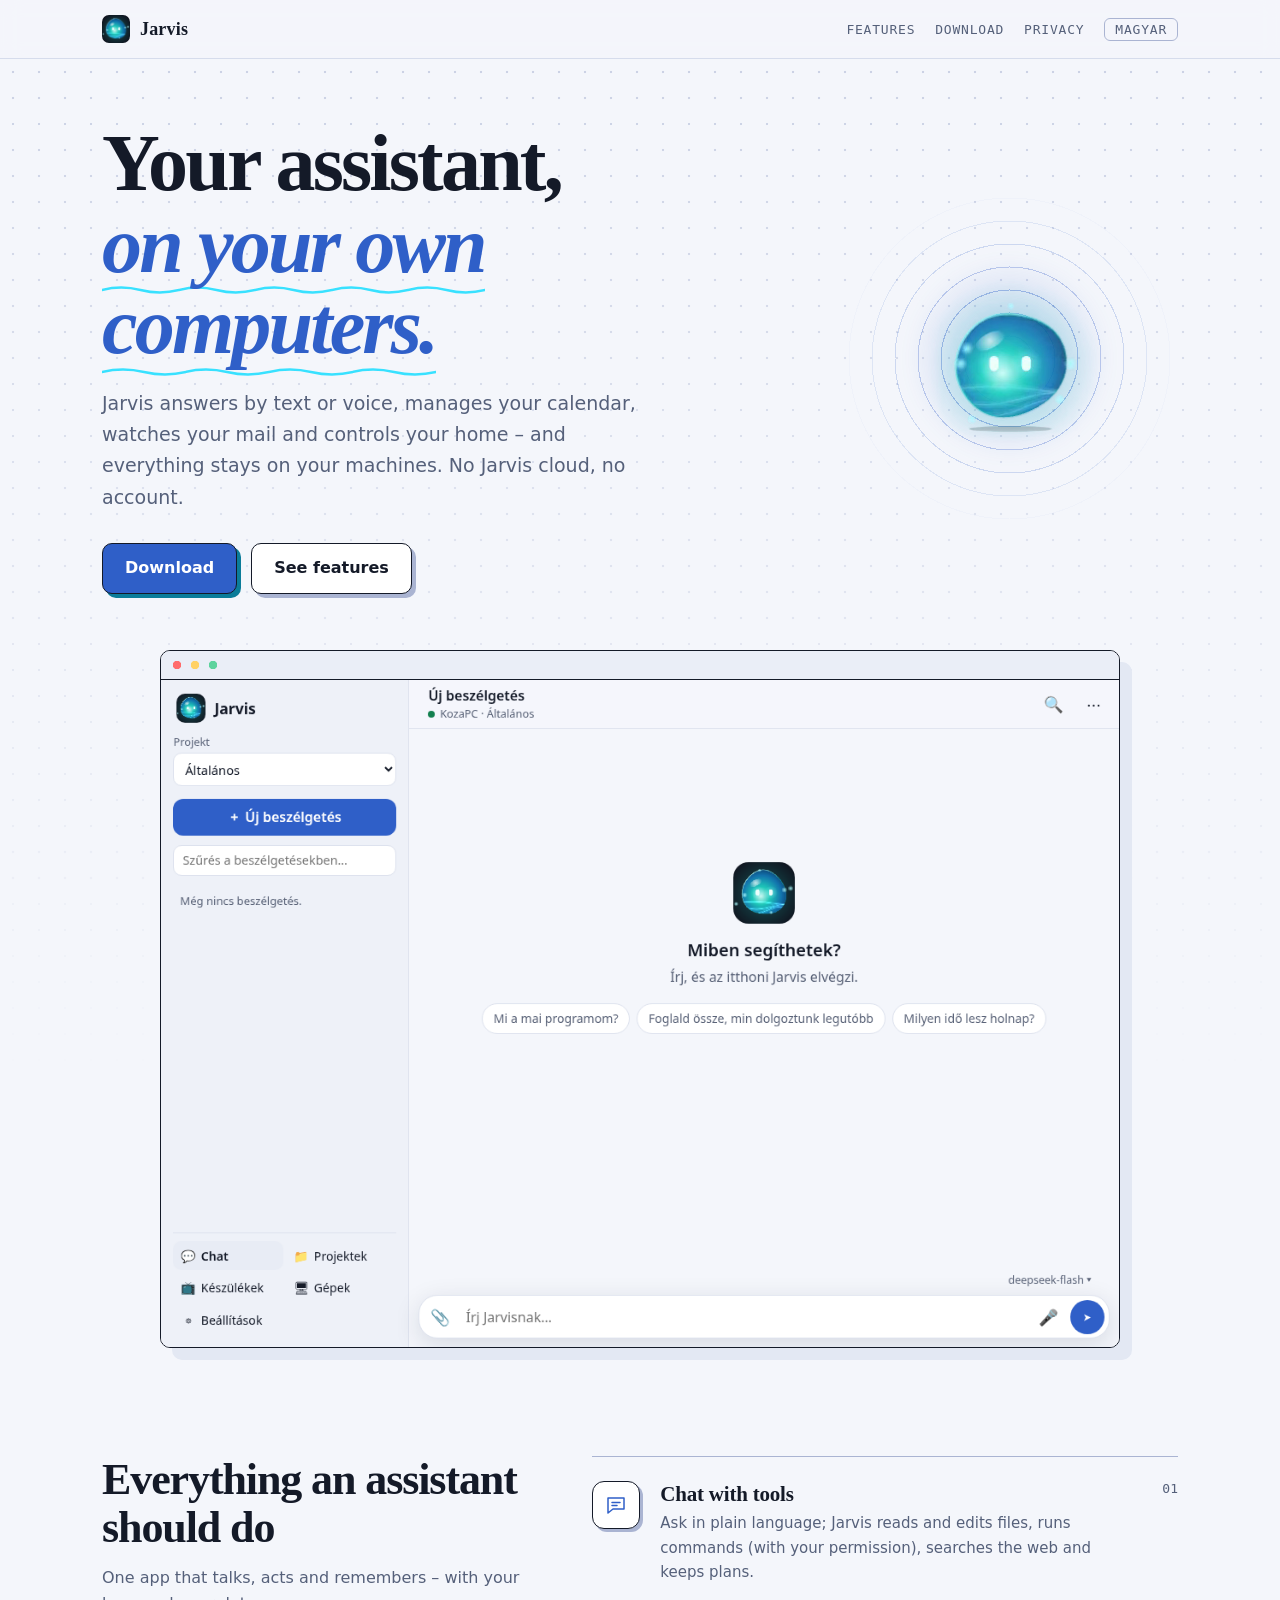
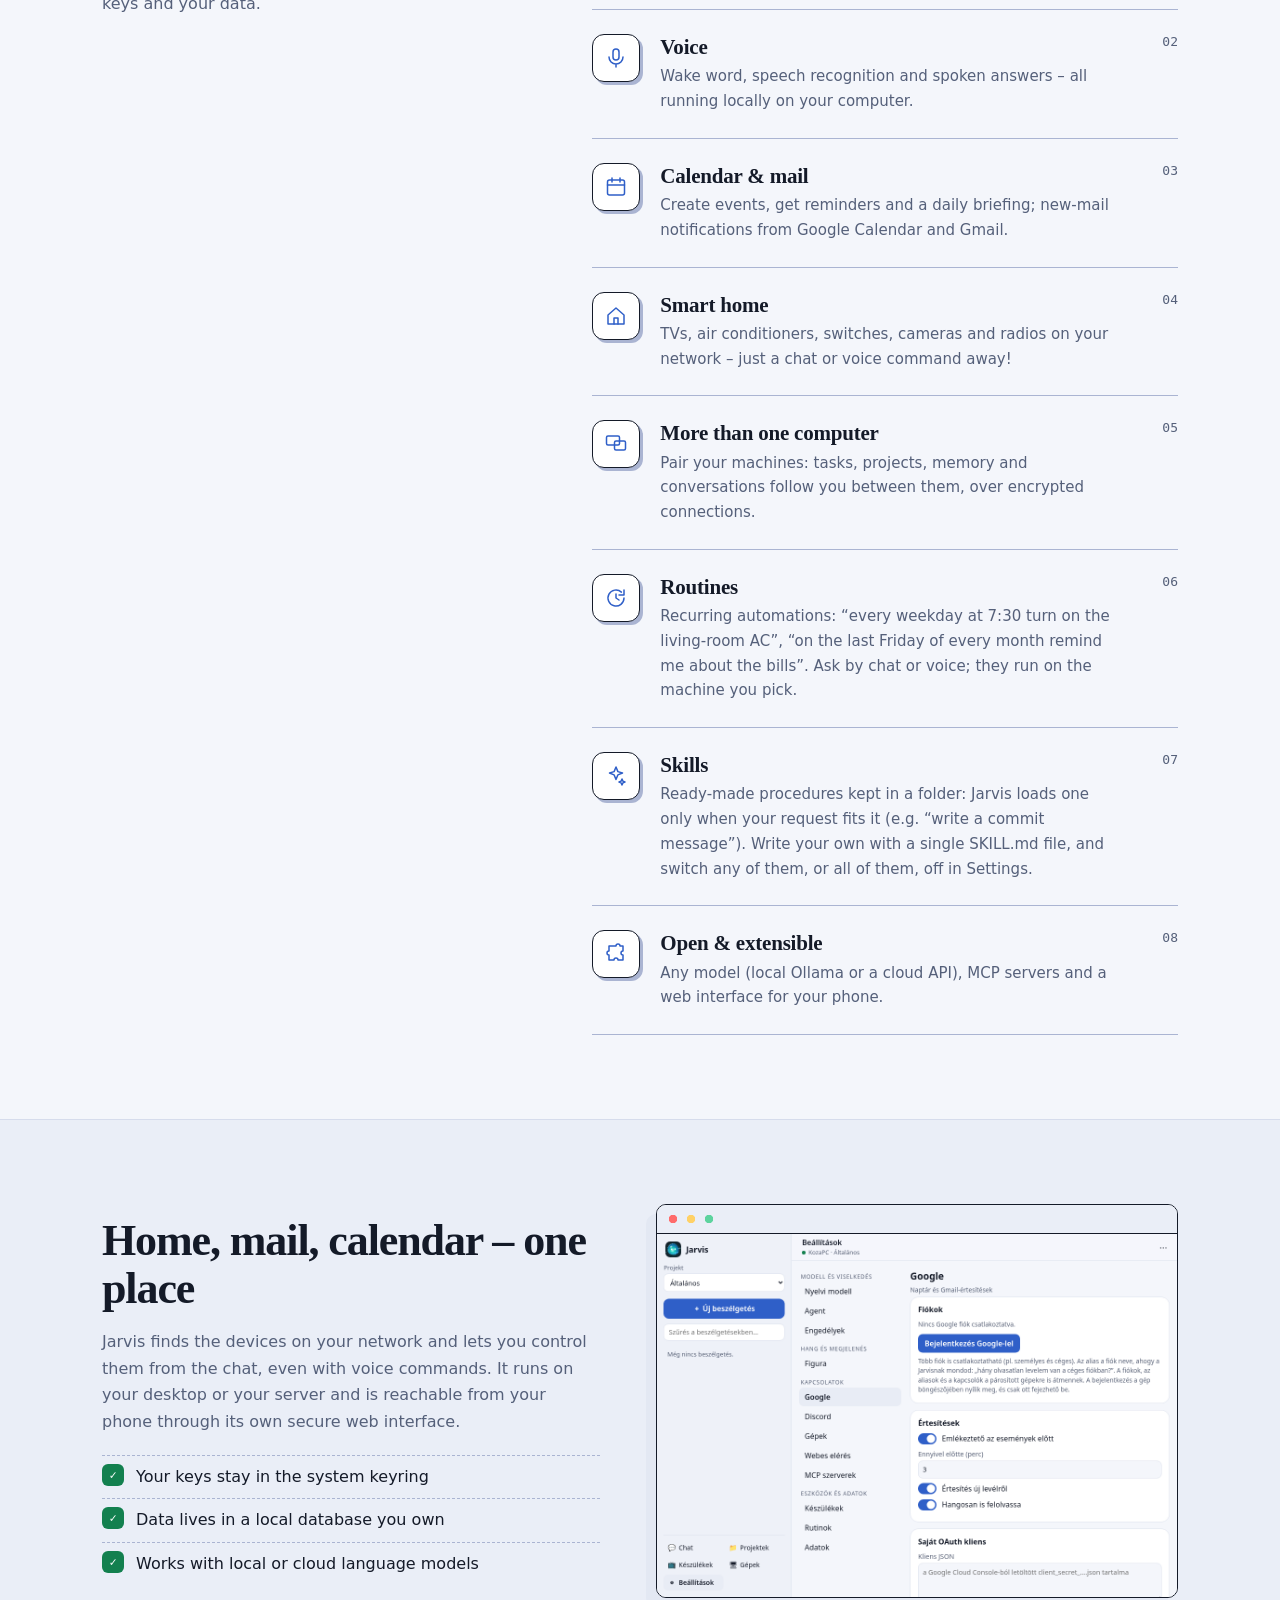
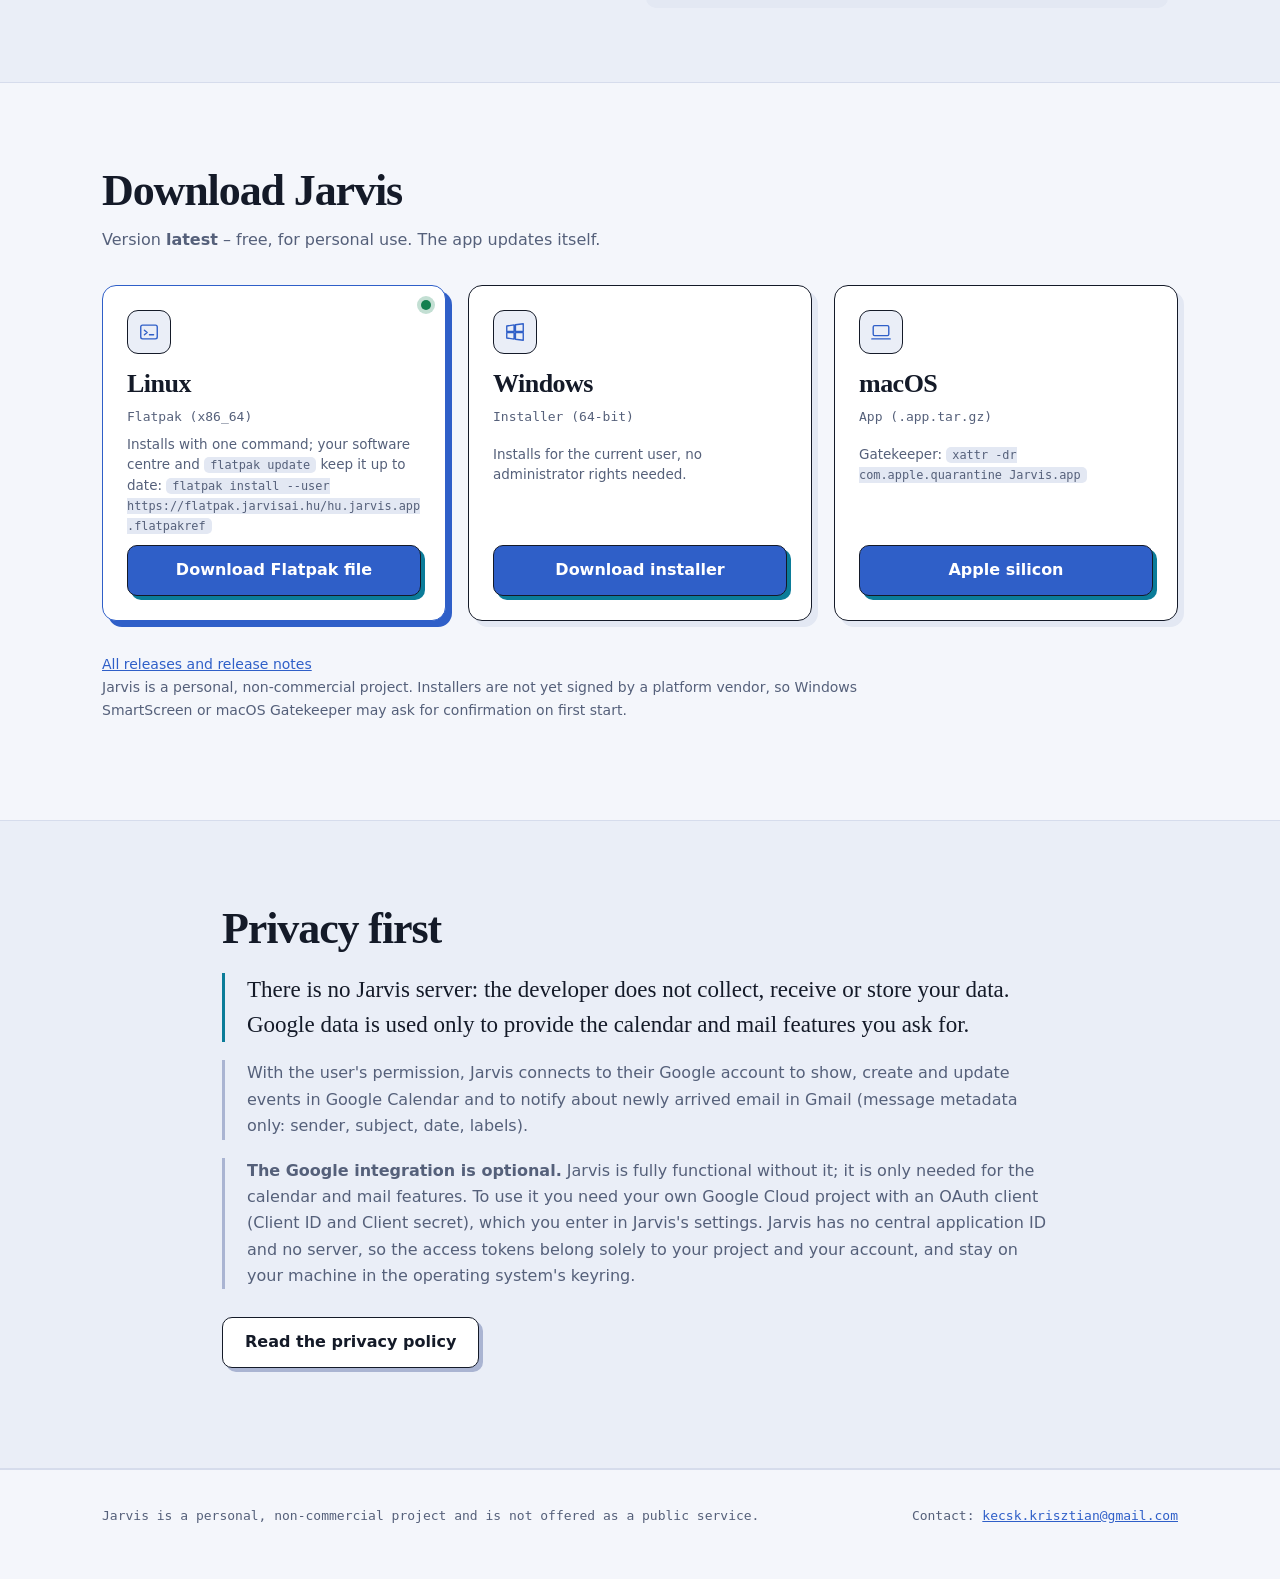
==== en/index.html @ 1eec2621 "Hős cím: a hullámos aláhúzás soronként a szöveg alá kerül (az angol sortörésnél nem fut a teljes szé" ====
<!doctype html>
<html lang="en"><head><meta charset="utf-8"><meta name="viewport" content="width=device-width,initial-scale=1">
<title>Jarvis – your private desktop assistant</title>
<meta name="description" content="Jarvis is a private, self-hosted desktop assistant for Linux, macOS and Windows: chat, voice, calendar, mail and your smart home – running on your own computers.">
<meta property="og:title" content="Jarvis – your private desktop assistant"><meta property="og:description" content="Jarvis is a private, self-hosted desktop assistant for Linux, macOS and Windows: chat, voice, calendar, mail and your smart home – running on your own computers."><meta property="og:image" content="https://jarvisai.hu/img/mascot.png">
<link rel="alternate" hreflang="hu" href="../"><link rel="alternate" hreflang="en" href="./"><script src="../lang.js"></script><link rel="stylesheet" href="../style.css?v=wave2"><link rel="icon" href="../logo.png"></head>
<body>
<header class="top"><div class="wrap">
  <a class="brand" href="index.html"><img src="../logo.png" alt="">Jarvis</a>
  <nav><a class="hide-s" href="#features">Features</a><a href="#download">Download</a><a class="hide-s" href="privacy.html">Privacy</a><a class="lang" data-lang="hu" href="../">Magyar</a></nav>
</div></header>

<div class="hero"><div class="wrap">
  <div class="orb"><img class="mascot" src="../img/mascot-idle.png" data-anim="../img/mascot-idle" alt="" width="198" height="190"></div>
  <div class="hero-copy">
  <h1>Your assistant,<br><span>on your own computers.</span></h1>
  <p class="lead">Jarvis answers by text or voice, manages your calendar, watches your mail and controls your home – and everything stays on your machines. No Jarvis cloud, no account.</p>
  <div class="cta"><a class="btn primary" href="#download">Download</a><a class="btn" href="#features">See features</a></div>
  </div>
  <div class="shot"><img class="dark-only" src="../img/chat-dark.png" alt="Jarvis chat window" width="1120" height="780"><img class="light-only" src="../img/chat-light.png" alt="Jarvis chat window" width="1120" height="780"></div>
</div></div>

<section id="features" class="feat"><div class="wrap">
  <h2>Everything an assistant should do</h2><p class="sub">One app that talks, acts and remembers – with your keys and your data.</p>
  <div class="grid">
<div class="card"><div class="ico"><svg class="gl" viewBox="0 0 24 24" aria-hidden="true"><path d="M4 5h16v11H9l-5 4z"/><path d="M8 9.5h8M8 12.5h5"/></svg></div><h3>Chat with tools</h3><p>Ask in plain language; Jarvis reads and edits files, runs commands (with your permission), searches the web and keeps plans.</p></div>
<div class="card"><div class="ico"><svg class="gl" viewBox="0 0 24 24" aria-hidden="true"><rect x="9" y="3" width="6" height="11" rx="3"/><path d="M5 11a7 7 0 0 0 14 0M12 18v3"/></svg></div><h3>Voice</h3><p>Wake word, speech recognition and spoken answers – all running locally on your computer.</p></div>
<div class="card"><div class="ico"><svg class="gl" viewBox="0 0 24 24" aria-hidden="true"><rect x="3.5" y="5" width="17" height="15" rx="2"/><path d="M3.5 10h17M8 3v4M16 3v4"/></svg></div><h3>Calendar & mail</h3><p>Create events, get reminders and a daily briefing; new-mail notifications from Google Calendar and Gmail.</p></div>
<div class="card"><div class="ico"><svg class="gl" viewBox="0 0 24 24" aria-hidden="true"><path d="M4 11l8-7 8 7v9H4z"/><path d="M10 20v-6h4v6"/></svg></div><h3>Smart home</h3><p>TVs, air conditioners, switches, cameras and radios on your network – just a chat or voice command away!</p></div>
<div class="card"><div class="ico"><svg class="gl" viewBox="0 0 24 24" aria-hidden="true"><rect x="2.5" y="4" width="13" height="9" rx="1.5"/><rect x="10.5" y="9" width="11" height="9" rx="1.5"/></svg></div><h3>More than one computer</h3><p>Pair your machines: tasks, projects, memory and conversations follow you between them, over encrypted connections.</p></div>
<div class="card"><div class="ico"><svg class="gl" viewBox="0 0 24 24" aria-hidden="true"><path d="M20 12a8 8 0 1 1-2.6-5.9"/><path d="M20 4v5h-5M12 8v4l3 2"/></svg></div><h3>Routines</h3><p>Recurring automations: “every weekday at 7:30 turn on the living-room AC”, “on the last Friday of every month remind me about the bills”. Ask by chat or voice; they run on the machine you pick.</p></div>
<div class="card"><div class="ico"><svg class="gl" viewBox="0 0 24 24" aria-hidden="true"><path d="M12 3l1.9 4.6L18.5 9l-4.6 1.9L12 15.5l-1.9-4.6L5.5 9l4.6-1.4z"/><path d="M18 15l.9 2.1L21 18l-2.1.9L18 21l-.9-2.1L15 18l2.1-.9z"/></svg></div><h3>Skills</h3><p>Ready-made procedures kept in a folder: Jarvis loads one only when your request fits it (e.g. “write a commit message”). Write your own with a single SKILL.md file, and switch any of them, or all of them, off in Settings.</p></div>
<div class="card"><div class="ico"><svg class="gl" viewBox="0 0 24 24" aria-hidden="true"><path d="M9 4h3a2 2 0 1 1 4 0h3v5a2 2 0 1 0 0 4v5h-5a2 2 0 1 0-4 0H5v-5a2 2 0 1 1 0-4V4z"/></svg></div><h3>Open & extensible</h3><p>Any model (local Ollama or a cloud API), MCP servers and a web interface for your phone.</p></div>
  </div>
</div></section>

<section class="alt"><div class="wrap split">
  <div><h2>Home, mail, calendar – one place</h2><p class="muted">Jarvis finds the devices on your network and lets you control them from the chat, even with voice commands. It runs on your desktop or your server and is reachable from your phone through its own secure web interface.</p><ul class="checks"><li>Your keys stay in the system keyring</li><li>Data lives in a local database you own</li><li>Works with local or cloud language models</li></ul></div>
  <div class="shot"><img class="dark-only" src="../img/google-dark.png" alt="Jarvis Google settings: calendar reminders and new-mail notifications" loading="lazy"><img class="light-only" src="../img/google-light.png" alt="Jarvis Google settings: calendar reminders and new-mail notifications" loading="lazy"></div>
</div></section>

<section id="download"><div class="wrap">
  <h2>Download Jarvis</h2><p class="sub">Version <b data-version>latest</b> – free, for personal use. The app updates itself.</p>
  <div class="dl">
    <div class="card" data-os="linux">
      <div class="ico"><svg class="gl" viewBox="0 0 24 24" aria-hidden="true"><rect x="3" y="4.5" width="18" height="15" rx="2"/><path d="M7 10l3 2.5L7 15M12.5 15H17"/></svg></div><h3>Linux</h3><span class="muted">Flatpak (x86_64)</span>
      <small>Installs with one command; your software centre and <code>flatpak update</code> keep it up to date: <code>flatpak install --user https://flatpak.jarvisai.hu/hu.jarvis.app.flatpakref</code></small>
      <a class="btn primary" href="https://flatpak.jarvisai.hu/hu.jarvis.app.flatpakref">Download Flatpak file</a>
    </div>
    <div class="card" data-os="windows">
      <div class="ico"><svg class="gl" viewBox="0 0 24 24" aria-hidden="true"><path d="M3 5.5l8-1.2v7.2H3zM12.5 4.1L21 3v8.5h-8.5zM3 12.5h8v7.2l-8-1.2zM12.5 12.5H21V21l-8.5-1.1z"/></svg></div><h3>Windows</h3><span class="muted">Installer (64-bit)</span>
      <small data-size></small>
      <small>Installs for the current user, no administrator rights needed.</small>
      <a class="btn primary" data-kind="windows" href="https://github.com/KriszKecskes/jarvis-app/releases/latest">Download installer</a>
    </div>
    <div class="card" data-os="mac">
      <div class="ico"><svg class="gl" viewBox="0 0 24 24" aria-hidden="true"><rect x="3.5" y="5" width="17" height="11" rx="1.5"/><path d="M2 19.5h20"/></svg></div><h3>macOS</h3><span class="muted">App (.app.tar.gz)</span>
      <small data-size></small>
      <small>Gatekeeper: <code>xattr -dr com.apple.quarantine Jarvis.app</code></small>
      <a class="btn primary" data-kind="mac-arm" href="https://github.com/KriszKecskes/jarvis-app/releases/latest">Apple silicon</a>
    </div>
  </div>
  <p class="note"><a href="https://github.com/KriszKecskes/jarvis-app/releases">All releases and release notes</a><br>Jarvis is a personal, non-commercial project. Installers are not yet signed by a platform vendor, so Windows SmartScreen or macOS Gatekeeper may ask for confirmation on first start.</p>
</div></section>

<section class="alt priv"><div class="wrap">
  <h2>Privacy first</h2><p class="muted" style="max-width:720px">There is no Jarvis server: the developer does not collect, receive or store your data. Google data is used only to provide the calendar and mail features you ask for.</p>
  <p class="muted" style="max-width:720px">With the user's permission, Jarvis connects to their Google account to show, create and update events in Google Calendar and to notify about newly arrived email in Gmail (message metadata only: sender, subject, date, labels).</p>
  <p class="muted" style="max-width:720px"><b>The Google integration is optional.</b> Jarvis is fully functional without it; it is only needed for the calendar and mail features. To use it you need your own Google Cloud project with an OAuth client (Client ID and Client secret), which you enter in Jarvis's settings. Jarvis has no central application ID and no server, so the access tokens belong solely to your project and your account, and stay on your machine in the operating system's keyring.</p>
  <p><a class="btn" href="privacy.html">Read the privacy policy</a></p>
</div></section>

<footer><div class="wrap"><span>Jarvis is a personal, non-commercial project and is not offered as a public service.</span><span>Contact: <a href="mailto:kecsk.krisztian@gmail.com">kecsk.krisztian@gmail.com</a></span></div></footer>
<script src="../app.js?v=flatpak1"></script>
</body></html>
---- style.css ----
/* A Jarvis app színei (crates/jarvis-web/static/style.css tokenjei): sötét alapból, világos a rendszer szerint.
   Betűk: rendszerbetűk (nincs külső betöltés) – a címek szerifesek, a címkék monospace-ek. */
:root {
  --bg: #0e1220; --bg-2: #121729; --panel: #171d31; --panel-2: #222a43; --line: #262f4a; --line-2: #36406a;
  --text: #e9edf7; --muted: #98a2bb; --accent: #5b8cff; --accent-2: #38e1ff; --on-accent: #0e1220;
  --ok: #5dd39e; --radius: 14px; --ink: #e9edf7;
  --serif: "Iowan Old Style", "Palatino Linotype", Palatino, "Book Antiqua", Georgia, serif;
  --mono: ui-monospace, "SF Mono", Menlo, Consolas, "DejaVu Sans Mono", monospace;
  color-scheme: dark;
}
@media (prefers-color-scheme: light) {
  :root {
    --bg: #f4f6fb; --bg-2: #eaeef7; --panel: #ffffff; --panel-2: #e3e8f3; --line: #d6dcec; --line-2: #aab4d2;
    --text: #141a28; --muted: #55607a; --accent: #2f5fc8; --accent-2: #0b7c99; --on-accent: #ffffff;
    --ok: #13804f; --ink: #141a28;
    color-scheme: light;
  }
}
* { box-sizing: border-box; }
html { scroll-behavior: smooth; }
body { margin: 0; background: var(--bg); color: var(--text); font: 16px/1.65 system-ui, -apple-system, "Segoe UI", sans-serif; overflow-x: hidden; }
a { color: var(--accent); }
img { max-width: 100%; height: auto; }
code { font: 0.88em var(--mono); background: var(--panel-2); padding: 1px 6px; border-radius: 5px; overflow-wrap: anywhere; }
.wrap { max-width: 1120px; margin: 0 auto; padding: 0 22px; }
.muted { color: var(--muted); }
.gl { width: 100%; height: 100%; fill: none; stroke: currentColor; stroke-width: 1.5; stroke-linecap: round; stroke-linejoin: round; }

/* fejléc */
.top { position: sticky; top: 0; z-index: 5; background: color-mix(in srgb, var(--bg) 90%, transparent); backdrop-filter: blur(10px); border-bottom: 1px solid var(--line); }
.top .wrap { display: flex; align-items: center; gap: 20px; height: 58px; }
.brand { display: flex; align-items: center; gap: 10px; font: 700 18px var(--serif); letter-spacing: 0.01em; color: var(--text); text-decoration: none; }
.brand img { width: 28px; height: 28px; border-radius: 7px; }
.top nav { margin-left: auto; display: flex; align-items: center; gap: 20px; font: 500 13px var(--mono); text-transform: uppercase; letter-spacing: 0.06em; }
.top nav a { color: var(--muted); text-decoration: none; }
.top nav a:hover { color: var(--text); }
.top .lang { border: 1px solid var(--line-2); border-radius: 6px; padding: 3px 10px; }
@media (max-width: 560px) { .top nav .hide-s { display: none; } .top nav { gap: 14px; } }

/* hős: pontrács háttér, bal oldalt a szöveg, jobb oldalt a figura a gyűrűk közt */
.hero { position: relative; padding: 64px 0 24px; }
.hero::before {
  content: ""; position: absolute; inset: 0; z-index: -1;
  background: radial-gradient(circle, var(--line-2) 1px, transparent 1.6px) 0 0 / 26px 26px;
  -webkit-mask-image: linear-gradient(to bottom, #000 0, transparent 78%); mask-image: linear-gradient(to bottom, #000 0, transparent 78%);
  opacity: 0.55;
}
.hero .wrap { display: grid; grid-template-columns: minmax(0, 1.35fr) minmax(0, 0.65fr); column-gap: 40px; align-items: center; }
.hero-copy { grid-column: 1; grid-row: 1; }
.hero .shot { grid-column: 1 / -1; grid-row: 2; width: 100%; }
.orb { grid-column: 2; grid-row: 1; position: relative; display: grid; place-items: center; aspect-ratio: 1; max-width: 340px; width: 100%; justify-self: center; }
.orb::before, .orb::after { content: ""; position: absolute; border-radius: 50%; }
.orb::before { inset: 0; background: repeating-radial-gradient(circle, transparent 0 22px, color-mix(in srgb, var(--accent) 38%, transparent) 22px 23px); -webkit-mask-image: radial-gradient(circle, #000 28%, transparent 70%); mask-image: radial-gradient(circle, #000 28%, transparent 70%); animation: ripple 7s linear infinite; }
.orb::after { inset: 18%; background: radial-gradient(circle, color-mix(in srgb, var(--accent) 30%, transparent), transparent 68%); filter: blur(10px); }
@keyframes ripple { from { transform: scale(0.9); opacity: 1; } to { transform: scale(1.12); opacity: 0.75; } }
.hero .mascot { position: relative; z-index: 1; width: 58%; transform: translate(8%, -5%); height: auto; aspect-ratio: 198 / 190; pointer-events: none; }
.hero h1 { font: 700 clamp(40px, 7vw, 80px)/1.02 var(--serif); letter-spacing: -0.035em; margin: 0 0 20px; }
.hero h1 span { display: inline; -webkit-box-decoration-break: clone; box-decoration-break: clone; font-style: italic; font-weight: 600; color: var(--accent); padding-bottom: 0.08em;
  /* a hullám egy 1em széles, szabályosan ismétlődő csempe, soronként a szöveg alatt (inline + clone): a sortörésnél sem fut a doboz teljes szélességére */
  background: url("data:image/svg+xml,%3Csvg xmlns='http://www.w3.org/2000/svg' width='100' height='10' viewBox='0 0 100 10' preserveAspectRatio='none'%3E%3Cpath d='M0 5 Q25 0 50 5 T100 5' fill='none' stroke='%2338e1ff' stroke-width='2.4' stroke-linecap='round'/%3E%3C/svg%3E") left bottom / 1em 0.12em round no-repeat; }
.hero p.lead { max-width: 560px; margin: 0 0 30px; font-size: 19px; color: var(--muted); }
.cta { display: flex; flex-wrap: wrap; gap: 14px; }
.btn { display: inline-flex; align-items: center; justify-content: center; gap: 8px; padding: 11px 22px; border-radius: 10px; font-weight: 700; text-decoration: none; border: 1.5px solid var(--ink); color: var(--text); background: var(--panel); box-shadow: 4px 4px 0 var(--line-2); transition: transform 0.12s, box-shadow 0.12s; }
.btn:hover { transform: translate(2px, 2px); box-shadow: 2px 2px 0 var(--line-2); }
.btn:active { transform: translate(4px, 4px); box-shadow: 0 0 0 var(--line-2); }
.btn.primary { background: var(--accent); border-color: var(--ink); color: var(--on-accent); box-shadow: 4px 4px 0 var(--accent-2); }
.btn.primary:hover { box-shadow: 2px 2px 0 var(--accent-2); }
.btn.primary:active { box-shadow: 0 0 0 var(--accent-2); }
.btn:focus-visible, a:focus-visible { outline: 3px solid var(--accent-2); outline-offset: 3px; }

/* képernyőképek: ablakkeret, eltolt „árnyék” */
.shot { position: relative; margin: 56px auto 0; max-width: 960px; border-radius: 10px; overflow: hidden; border: 1.5px solid var(--ink); background: var(--panel); box-shadow: 12px 12px 0 var(--panel-2); }
.shot::before { content: ""; display: block; height: 28px; border-bottom: 1.5px solid var(--ink);
  background: radial-gradient(circle at 16px 14px, #ff6b6b 4px, transparent 4.5px), radial-gradient(circle at 34px 14px, #ffd166 4px, transparent 4.5px), radial-gradient(circle at 52px 14px, #5dd39e 4px, transparent 4.5px), var(--bg-2); }
.shot img { display: block; width: 100%; }
.shot img.light-only { display: none; }
@media (prefers-color-scheme: light) { .shot img.dark-only { display: none; } .shot img.light-only { display: block; } }

/* szekciók */
section { padding: 84px 0; }
section h2 { font: 700 clamp(28px, 4.4vw, 44px)/1.1 var(--serif); letter-spacing: -0.025em; margin: 0 0 12px; }
section .sub { color: var(--muted); max-width: 520px; margin: 0 0 32px; }
.alt { background: var(--bg-2); border-block: 1px solid var(--line); }

/* funkciók: bal oldalt a cím, jobb oldalt a számozott lista (nem kártyarács) */
.feat .wrap { display: grid; grid-template-columns: minmax(0, 5fr) minmax(0, 7fr); column-gap: 72px; align-items: start; }
.feat h2, .feat .sub { grid-column: 1; }
.feat .sub { margin-bottom: 0; }
.feat .grid { grid-column: 2; grid-row: 1 / span 3; counter-reset: f; border-bottom: 1px solid var(--line-2); }
.grid .card { counter-increment: f; position: relative; display: grid; grid-template-columns: 48px 1fr; column-gap: 20px; padding: 24px 56px 24px 0; border-top: 1px solid var(--line-2); transition: padding-left 0.18s, background 0.18s; }
.grid .card::after { content: counter(f, decimal-leading-zero); position: absolute; right: 0; top: 24px; font: 500 13px var(--mono); color: var(--muted); }
.grid .card:hover { padding-left: 12px; background: linear-gradient(90deg, color-mix(in srgb, var(--accent) 10%, transparent), transparent 70%); }
.grid .card .ico { grid-row: 1 / span 2; width: 48px; height: 48px; padding: 11px; border: 1.5px solid var(--ink); border-radius: 12px; color: var(--accent); background: var(--panel); box-shadow: 3px 3px 0 var(--line-2); }
.grid .card h3 { margin: 0 0 4px; font: 700 21px/1.25 var(--serif); letter-spacing: -0.01em; }
.grid .card p { margin: 0; color: var(--muted); font-size: 15px; }
@media (max-width: 900px) {
  .feat .wrap { grid-template-columns: 1fr; }
  .feat .grid { grid-column: 1; grid-row: auto; margin-top: 32px; }
}

.split { display: grid; gap: 56px; align-items: center; grid-template-columns: 1fr 1.05fr; }
@media (max-width: 860px) { .split { grid-template-columns: 1fr; gap: 40px; } }
.split .shot { margin: 0; box-shadow: -10px 10px 0 var(--panel-2); }
.checks { list-style: none; padding: 0; margin: 20px 0 0; }
.checks li { padding: 8px 0 8px 34px; position: relative; border-top: 1px dashed var(--line-2); }
.checks li::before { content: "✓"; position: absolute; left: 0; top: 8px; width: 22px; height: 22px; display: grid; place-items: center; font: 700 12px var(--mono); color: var(--on-accent); background: var(--ok); border-radius: 6px; }

/* letöltő: egyforma magas kártyák, a gomb mindig az alján */
.dl { display: grid; gap: 22px; grid-template-columns: repeat(auto-fit, minmax(260px, 1fr)); align-items: stretch; margin-top: 8px; }
.dl .card { position: relative; display: flex; flex-direction: column; gap: 10px; padding: 24px; background: var(--panel); border: 1.5px solid var(--ink); border-radius: var(--radius); box-shadow: 6px 6px 0 var(--panel-2); }
.dl .card .ico { width: 44px; height: 44px; padding: 10px; border: 1.5px solid var(--ink); border-radius: 11px; color: var(--accent); background: var(--bg-2); }
.dl .card h3 { margin: 6px 0 0; font: 700 26px/1.1 var(--serif); letter-spacing: -0.02em; }
.dl .card .muted { font: 500 13px var(--mono); }
.dl .card small { color: var(--muted); font-size: 13.5px; line-height: 1.5; overflow-wrap: anywhere; }
.dl .card .btn { margin-top: auto; align-self: stretch; }
.dl .card.me { border-color: var(--accent); box-shadow: 6px 6px 0 var(--accent); }
.dl .card.me::after { content: ""; position: absolute; top: 14px; right: 14px; width: 10px; height: 10px; border-radius: 50%; background: var(--ok); box-shadow: 0 0 0 4px color-mix(in srgb, var(--ok) 25%, transparent); }
.badge { align-self: flex-start; font-size: 12px; font-weight: 700; color: var(--on-accent); background: var(--accent); border-radius: 6px; padding: 2px 10px; }
.note { margin-top: 32px; color: var(--muted); font-size: 14px; max-width: 760px; }

/* adatvédelem: nagy betűs bevezető, bal oldali vonallal */
.priv .wrap { max-width: 880px; }
.priv h2 { margin-bottom: 20px; }
.priv p.muted { max-width: none !important; padding-left: 22px; border-left: 3px solid var(--line-2); margin: 0 0 18px; }
.priv h2 + p.muted { font: 400 clamp(19px, 2.4vw, 23px)/1.5 var(--serif); color: var(--text); border-left-color: var(--accent-2); }
.priv .btn { margin-top: 10px; }

/* oldal alja, jogi oldal */
footer { padding: 36px 0 52px; color: var(--muted); font: 13px/1.6 var(--mono); border-top: 1px solid var(--line); }
footer .wrap { display: flex; flex-wrap: wrap; gap: 8px 28px; justify-content: space-between; }
.doc { max-width: 760px; margin: 0 auto; padding: 56px 22px 72px; }
.doc h1 { font: 700 clamp(34px, 6vw, 48px)/1.05 var(--serif); letter-spacing: -0.03em; margin: 0 0 6px; }
.doc h2 { margin-top: 2em; font: 700 24px var(--serif); }
.doc li { margin: 6px 0; }

/* telefon */
@media (max-width: 760px) {
  .hero { padding: 36px 0 8px; }
  .hero .wrap { grid-template-columns: 1fr; row-gap: 8px; }
  .orb { grid-column: 1; grid-row: 1; max-width: 210px; justify-self: center; }
  .hero-copy { grid-row: 2; }
  .hero .shot { grid-row: 3; }
  .hero p.lead { font-size: 17.5px; }
  .shot { margin-top: 40px; box-shadow: 7px 7px 0 var(--panel-2); }
  .split .shot { box-shadow: 7px 7px 0 var(--panel-2); }
  section { padding: 60px 0; }
  .cta .btn { flex: 1 1 140px; }
}
@media (prefers-reduced-motion: reduce) {
  .orb::before { animation: none; }
  .btn, .grid .card { transition: none; }
  html { scroll-behavior: auto; }
}
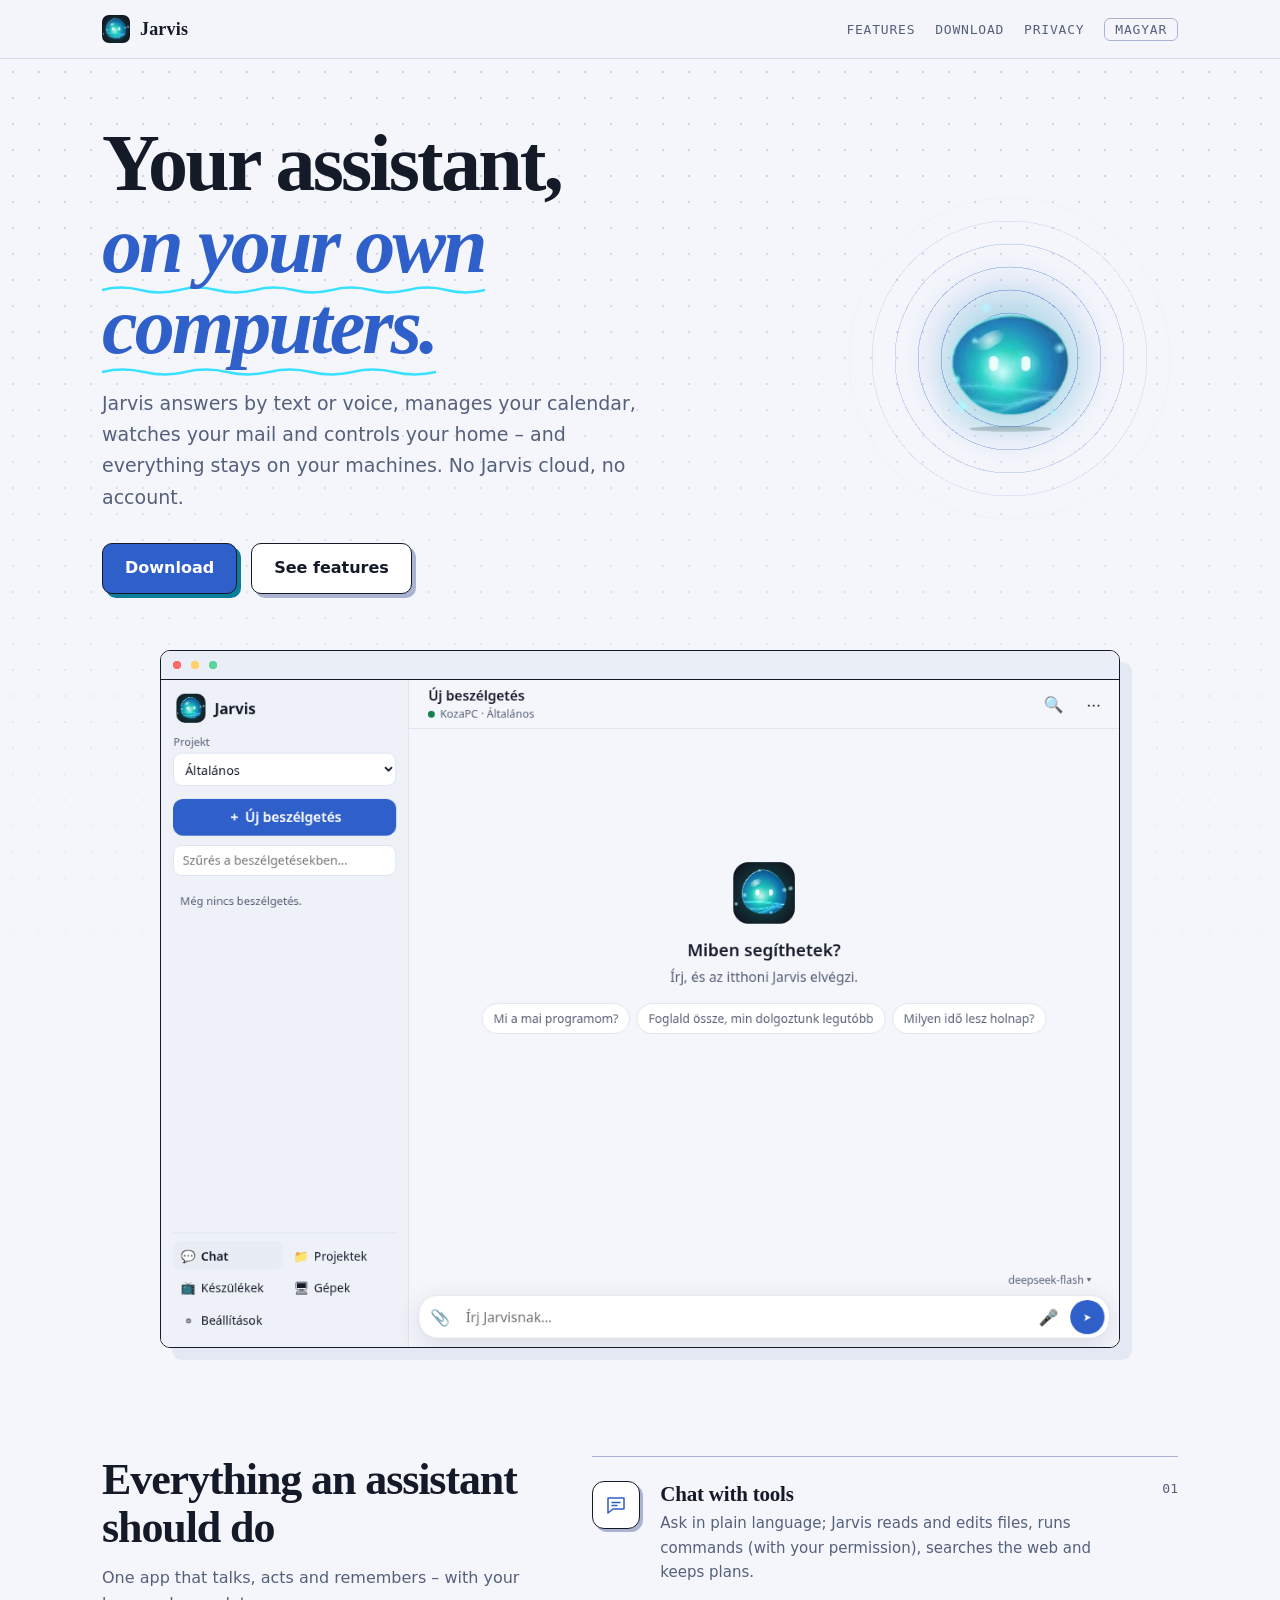
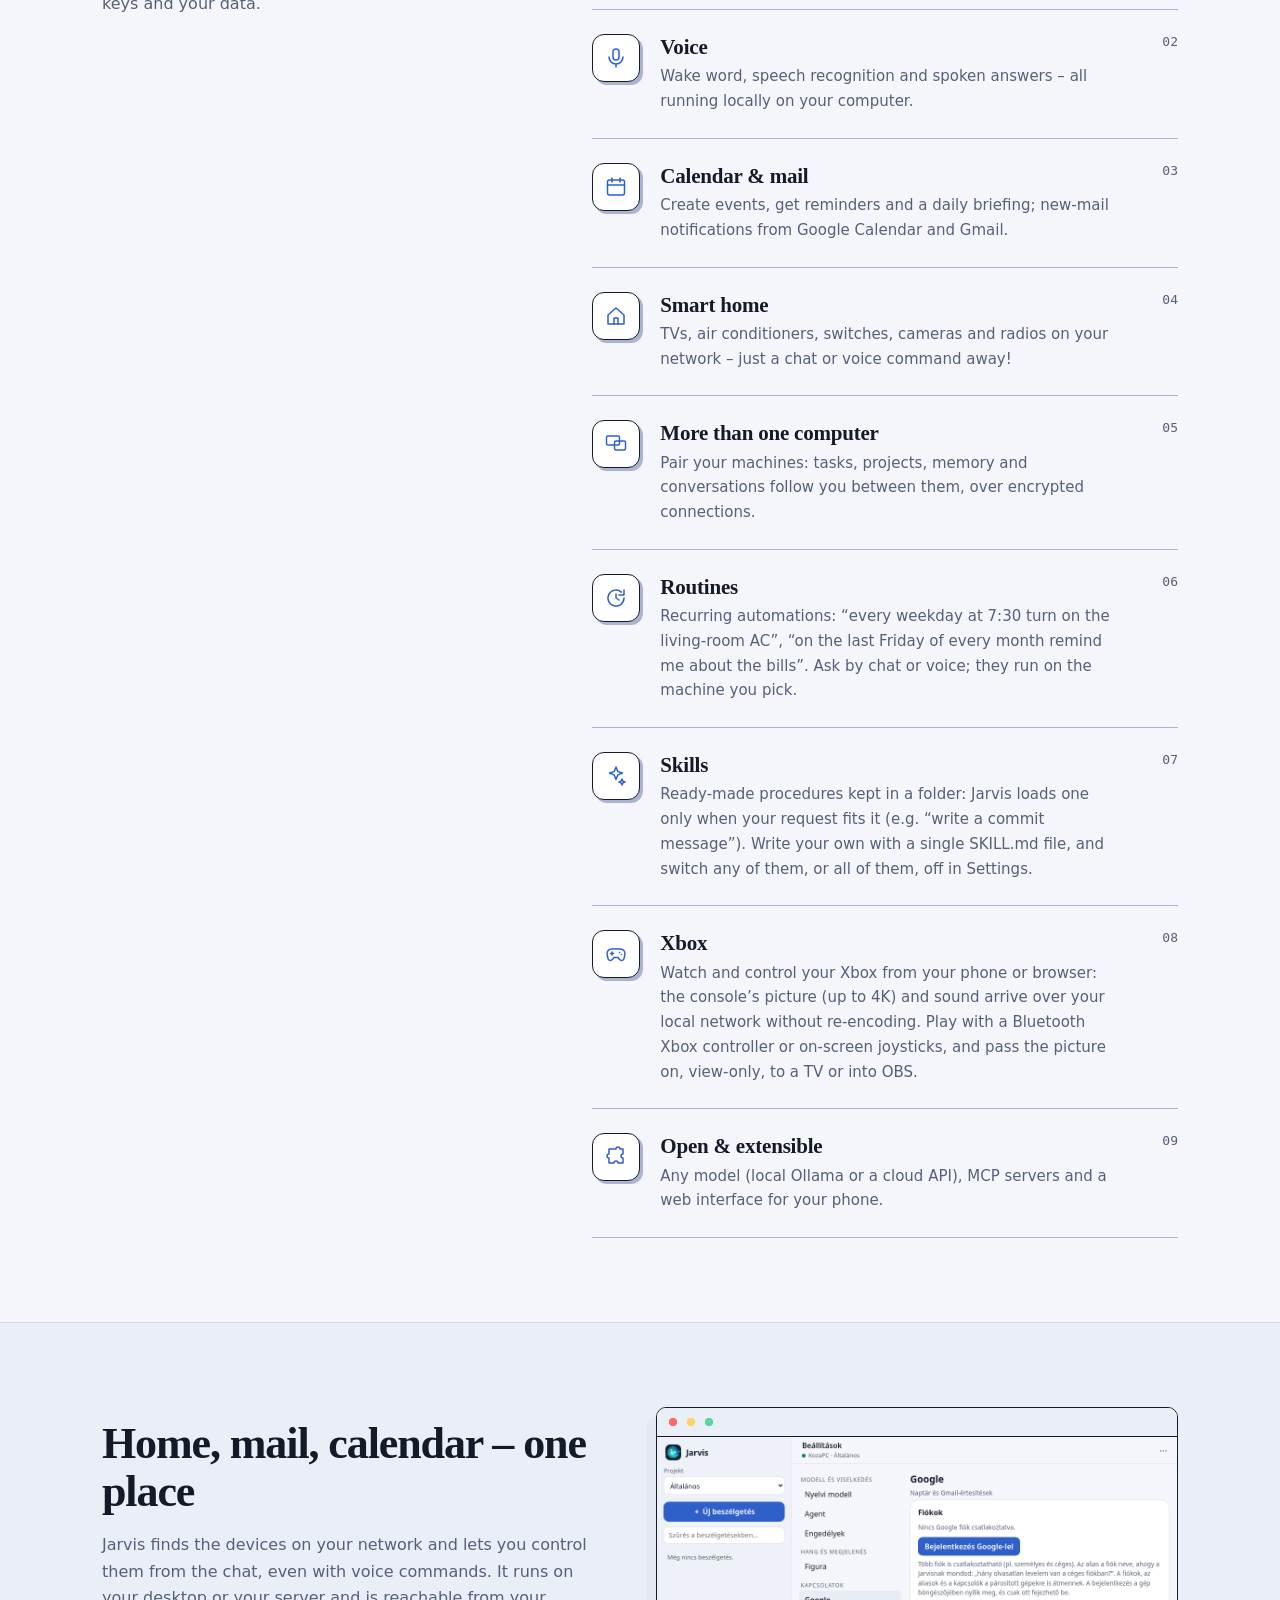
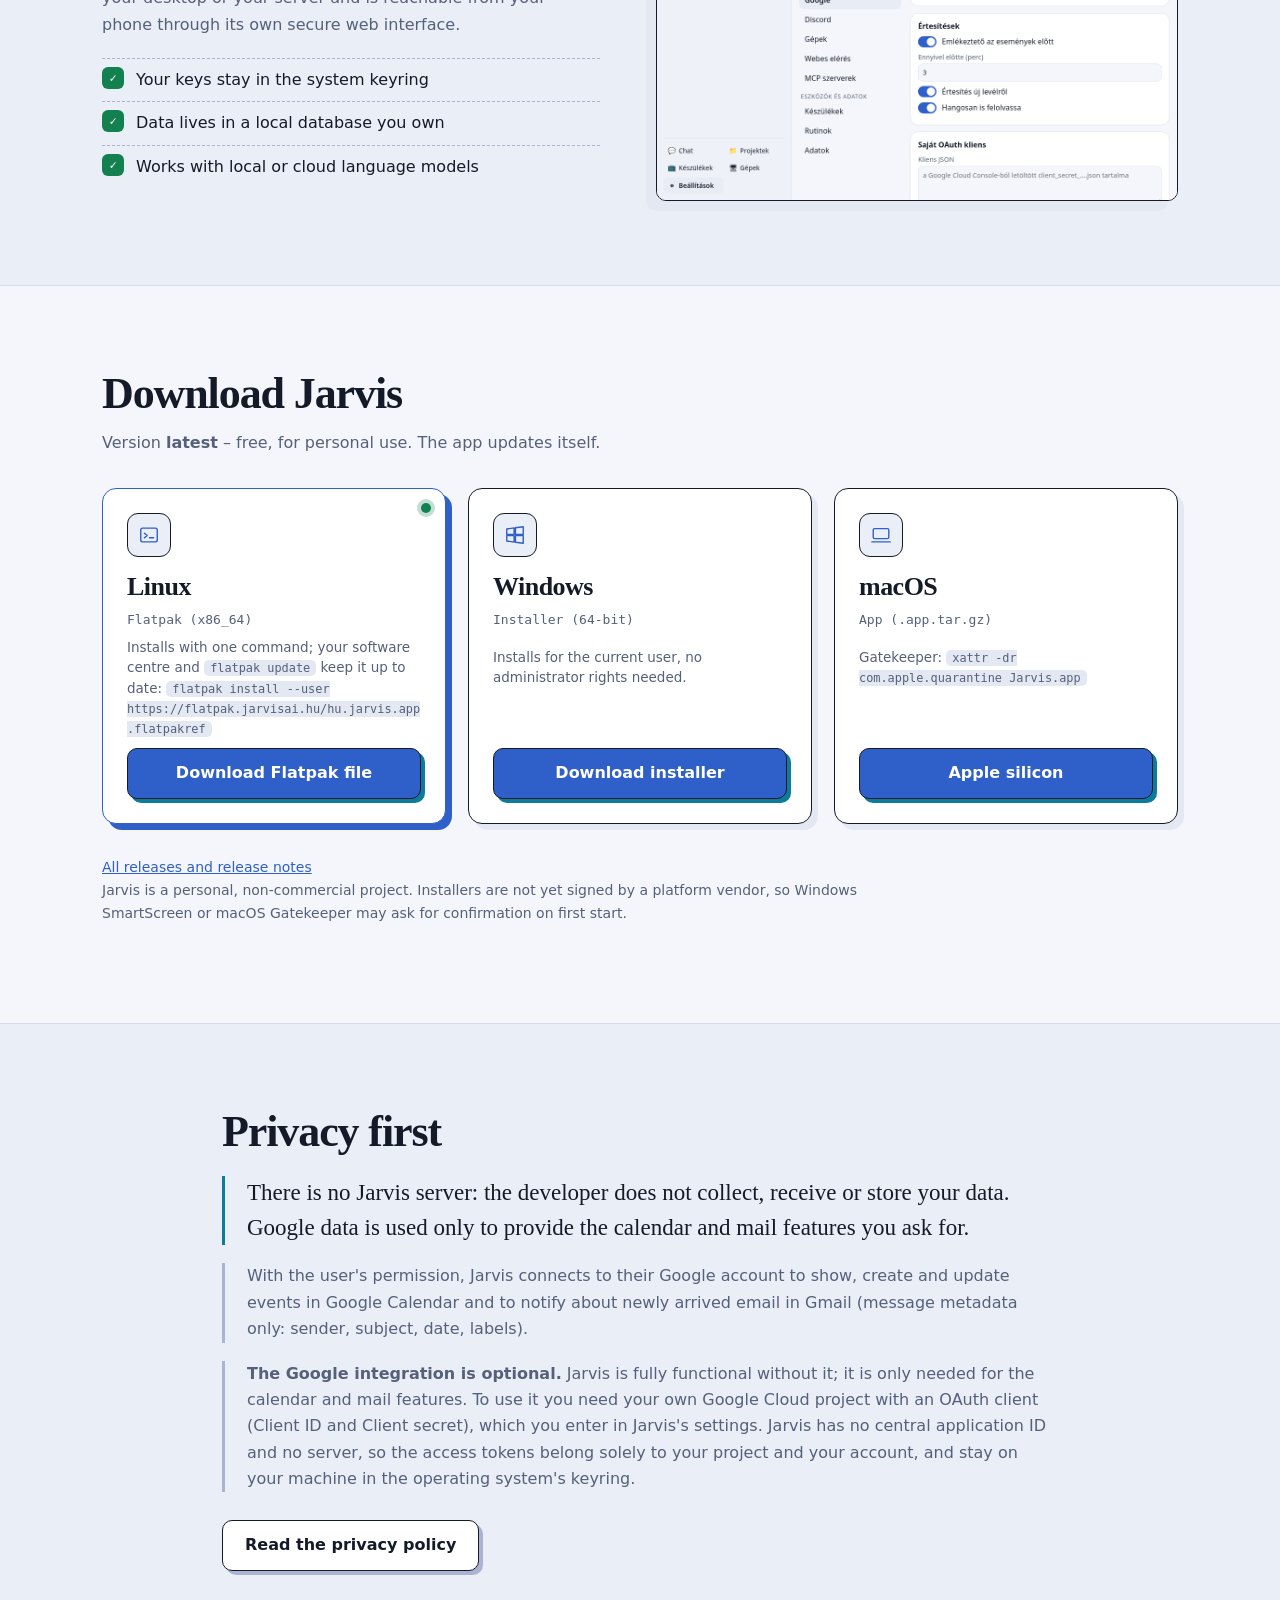
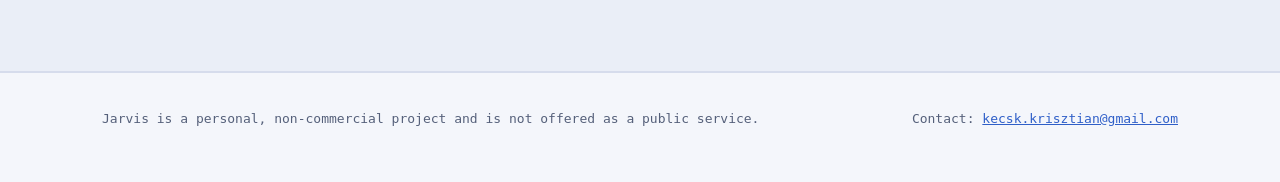
==== commit af767d72: "Funkciók: új pont az Xboxról (magyar és angol)" ====
--- a/en/index.html
+++ b/en/index.html
@@ -30,6 +30,7 @@
 <div class="card"><div class="ico"><svg class="gl" viewBox="0 0 24 24" aria-hidden="true"><rect x="2.5" y="4" width="13" height="9" rx="1.5"/><rect x="10.5" y="9" width="11" height="9" rx="1.5"/></svg></div><h3>More than one computer</h3><p>Pair your machines: tasks, projects, memory and conversations follow you between them, over encrypted connections.</p></div>
 <div class="card"><div class="ico"><svg class="gl" viewBox="0 0 24 24" aria-hidden="true"><path d="M20 12a8 8 0 1 1-2.6-5.9"/><path d="M20 4v5h-5M12 8v4l3 2"/></svg></div><h3>Routines</h3><p>Recurring automations: “every weekday at 7:30 turn on the living-room AC”, “on the last Friday of every month remind me about the bills”. Ask by chat or voice; they run on the machine you pick.</p></div>
 <div class="card"><div class="ico"><svg class="gl" viewBox="0 0 24 24" aria-hidden="true"><path d="M12 3l1.9 4.6L18.5 9l-4.6 1.9L12 15.5l-1.9-4.6L5.5 9l4.6-1.4z"/><path d="M18 15l.9 2.1L21 18l-2.1.9L18 21l-.9-2.1L15 18l2.1-.9z"/></svg></div><h3>Skills</h3><p>Ready-made procedures kept in a folder: Jarvis loads one only when your request fits it (e.g. “write a commit message”). Write your own with a single SKILL.md file, and switch any of them, or all of them, off in Settings.</p></div>
+<div class="card"><div class="ico"><svg class="gl" viewBox="0 0 24 24" aria-hidden="true"><path d="M7.5 7h9a4.5 4.5 0 0 1 4.4 5.4l-.8 4a2.6 2.6 0 0 1-4.5 1.2L14 15.5h-4l-1.6 2.1a2.6 2.6 0 0 1-4.5-1.2l-.8-4A4.5 4.5 0 0 1 7.5 7z"/><path d="M8 10v3M6.5 11.5h3M15.5 10.5h.01M17.5 12.5h.01"/></svg></div><h3>Xbox</h3><p>Watch and control your Xbox from your phone or browser: the console’s picture (up to 4K) and sound arrive over your local network without re-encoding. Play with a Bluetooth Xbox controller or on-screen joysticks, and pass the picture on, view-only, to a TV or into OBS.</p></div>
 <div class="card"><div class="ico"><svg class="gl" viewBox="0 0 24 24" aria-hidden="true"><path d="M9 4h3a2 2 0 1 1 4 0h3v5a2 2 0 1 0 0 4v5h-5a2 2 0 1 0-4 0H5v-5a2 2 0 1 1 0-4V4z"/></svg></div><h3>Open & extensible</h3><p>Any model (local Ollama or a cloud API), MCP servers and a web interface for your phone.</p></div>
   </div>
 </div></section>
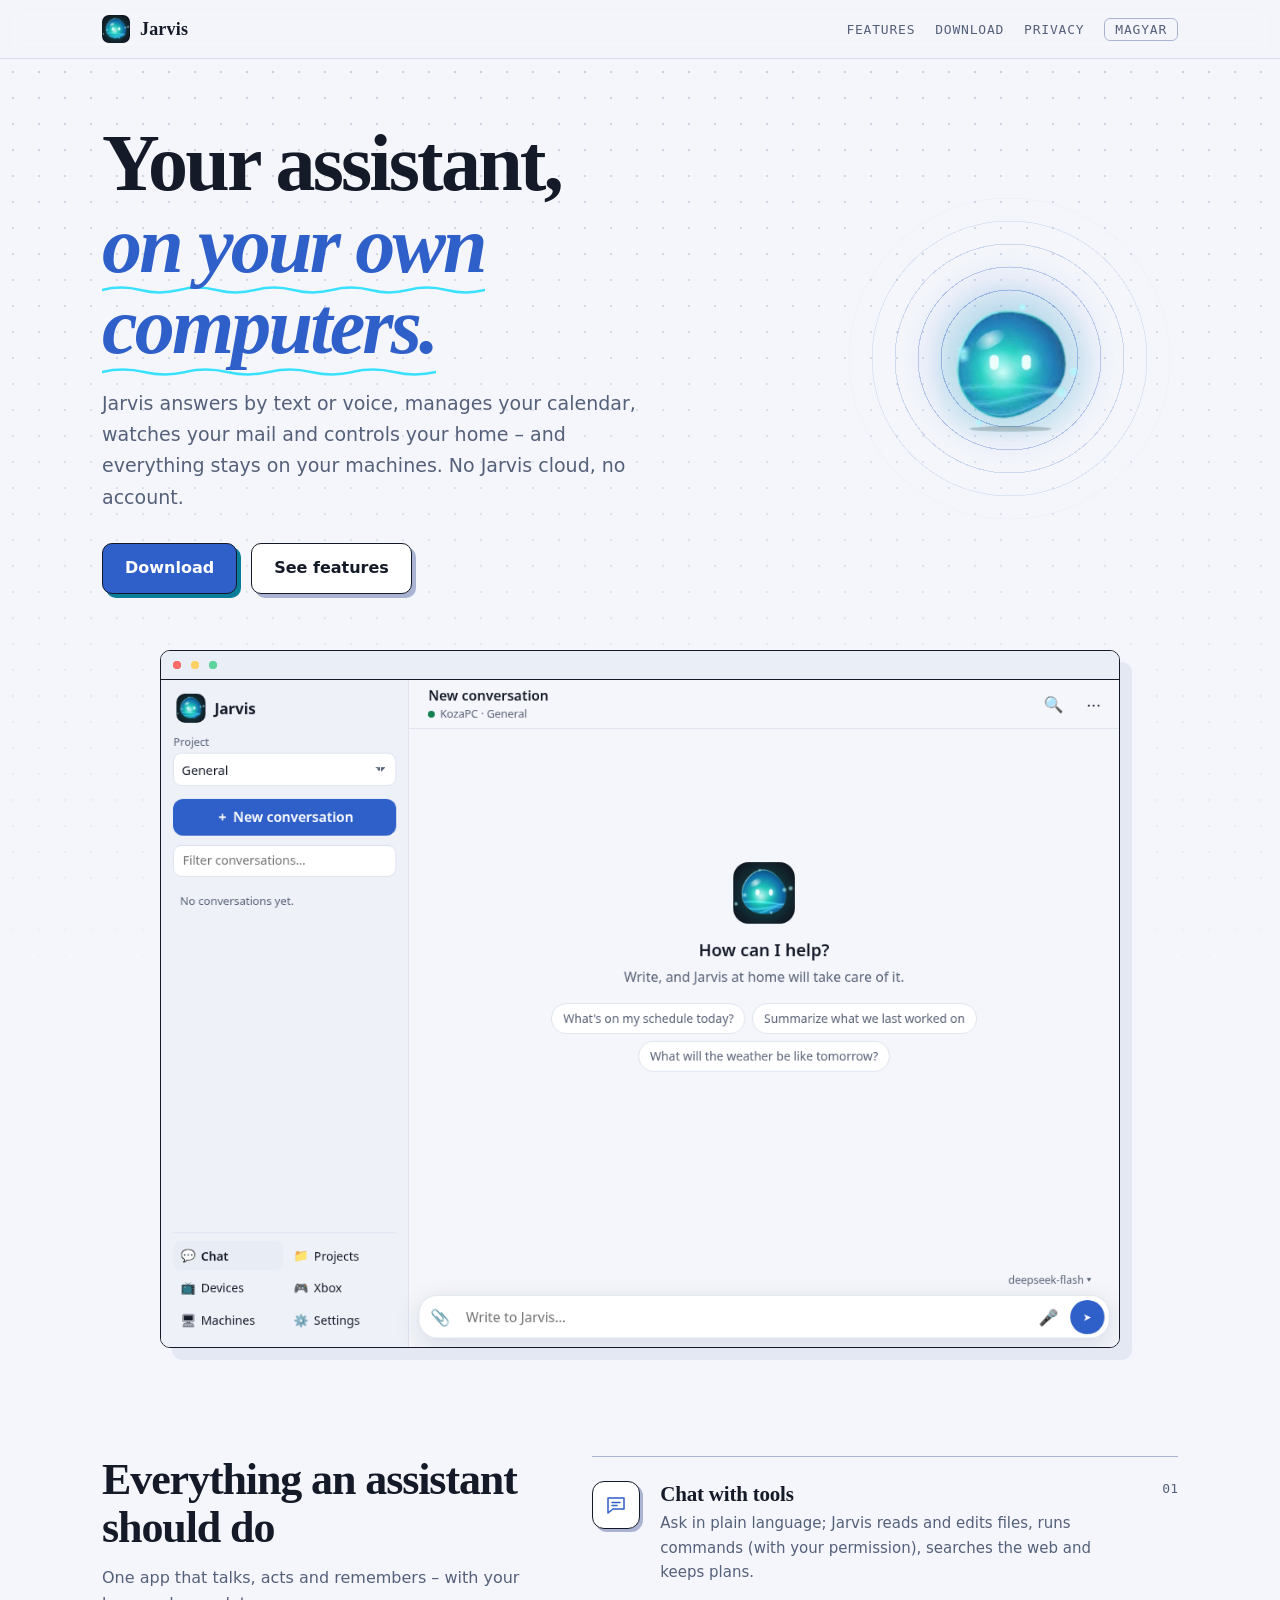
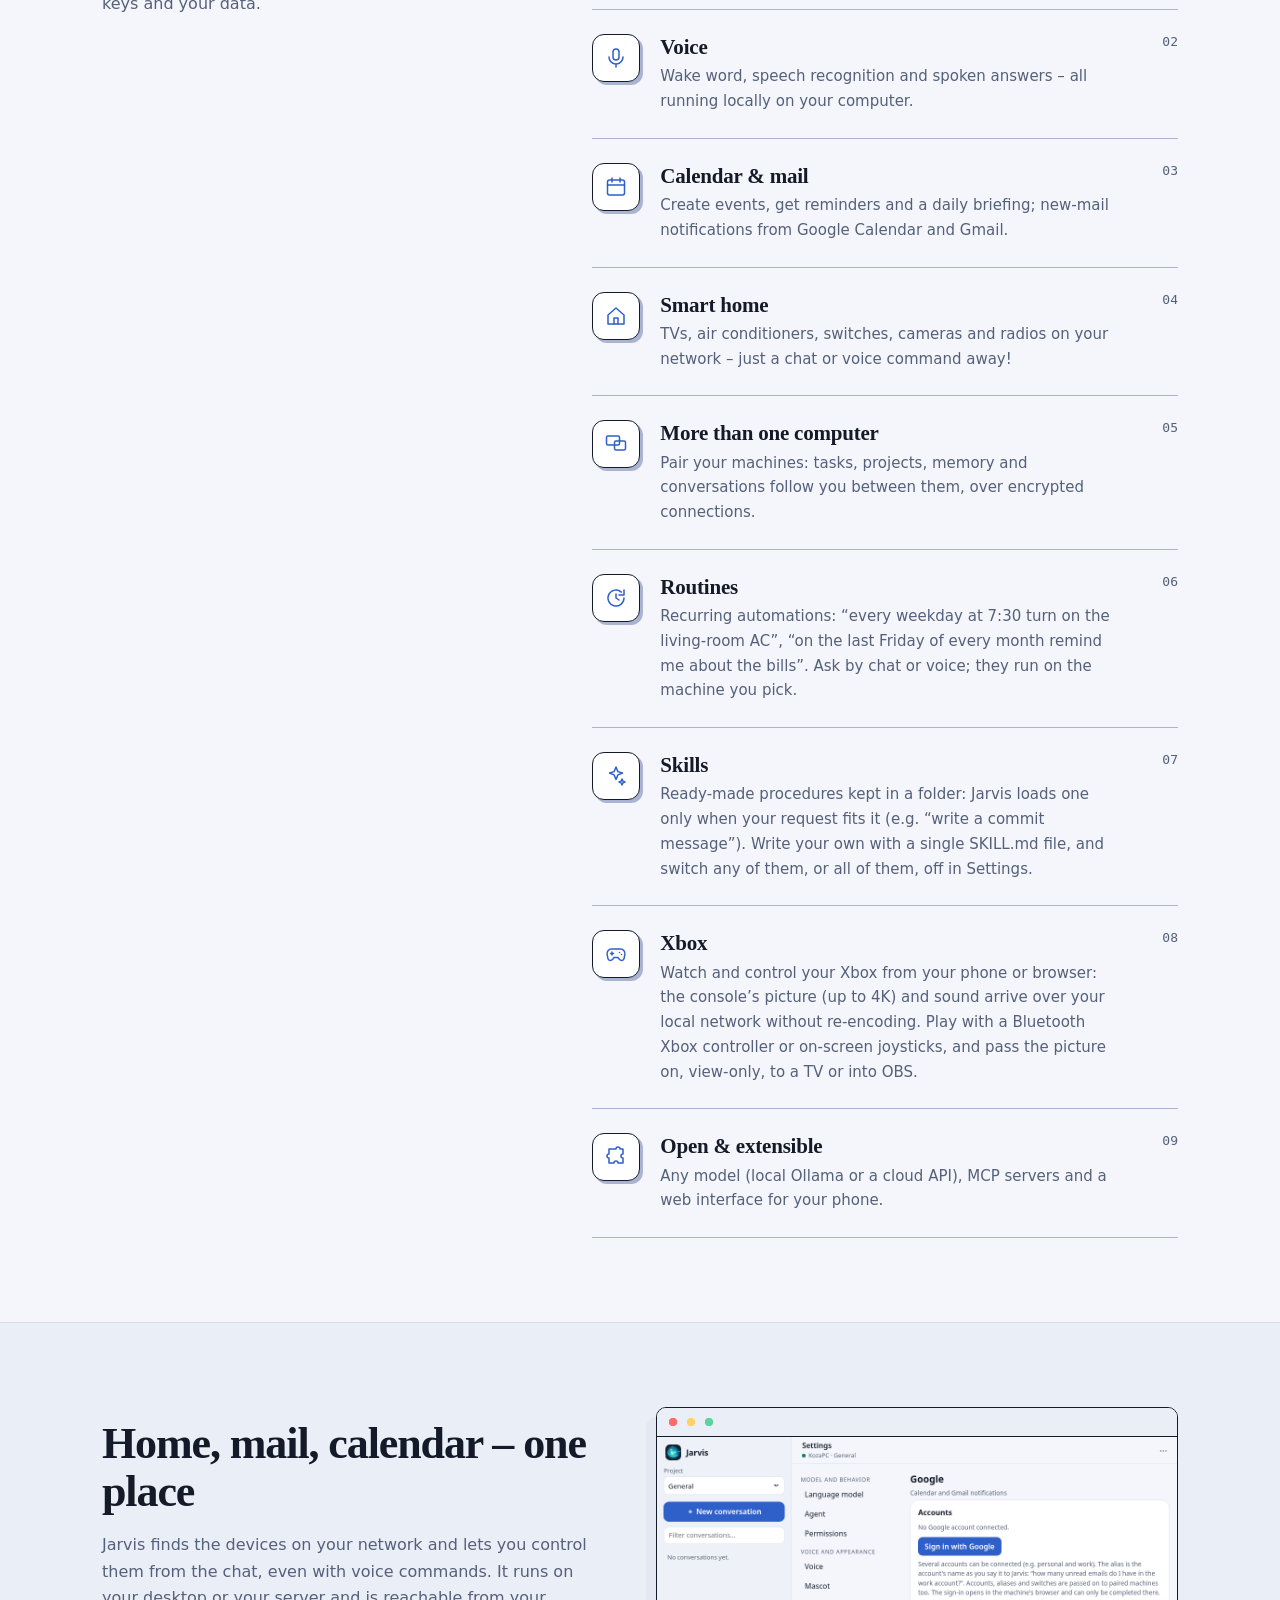
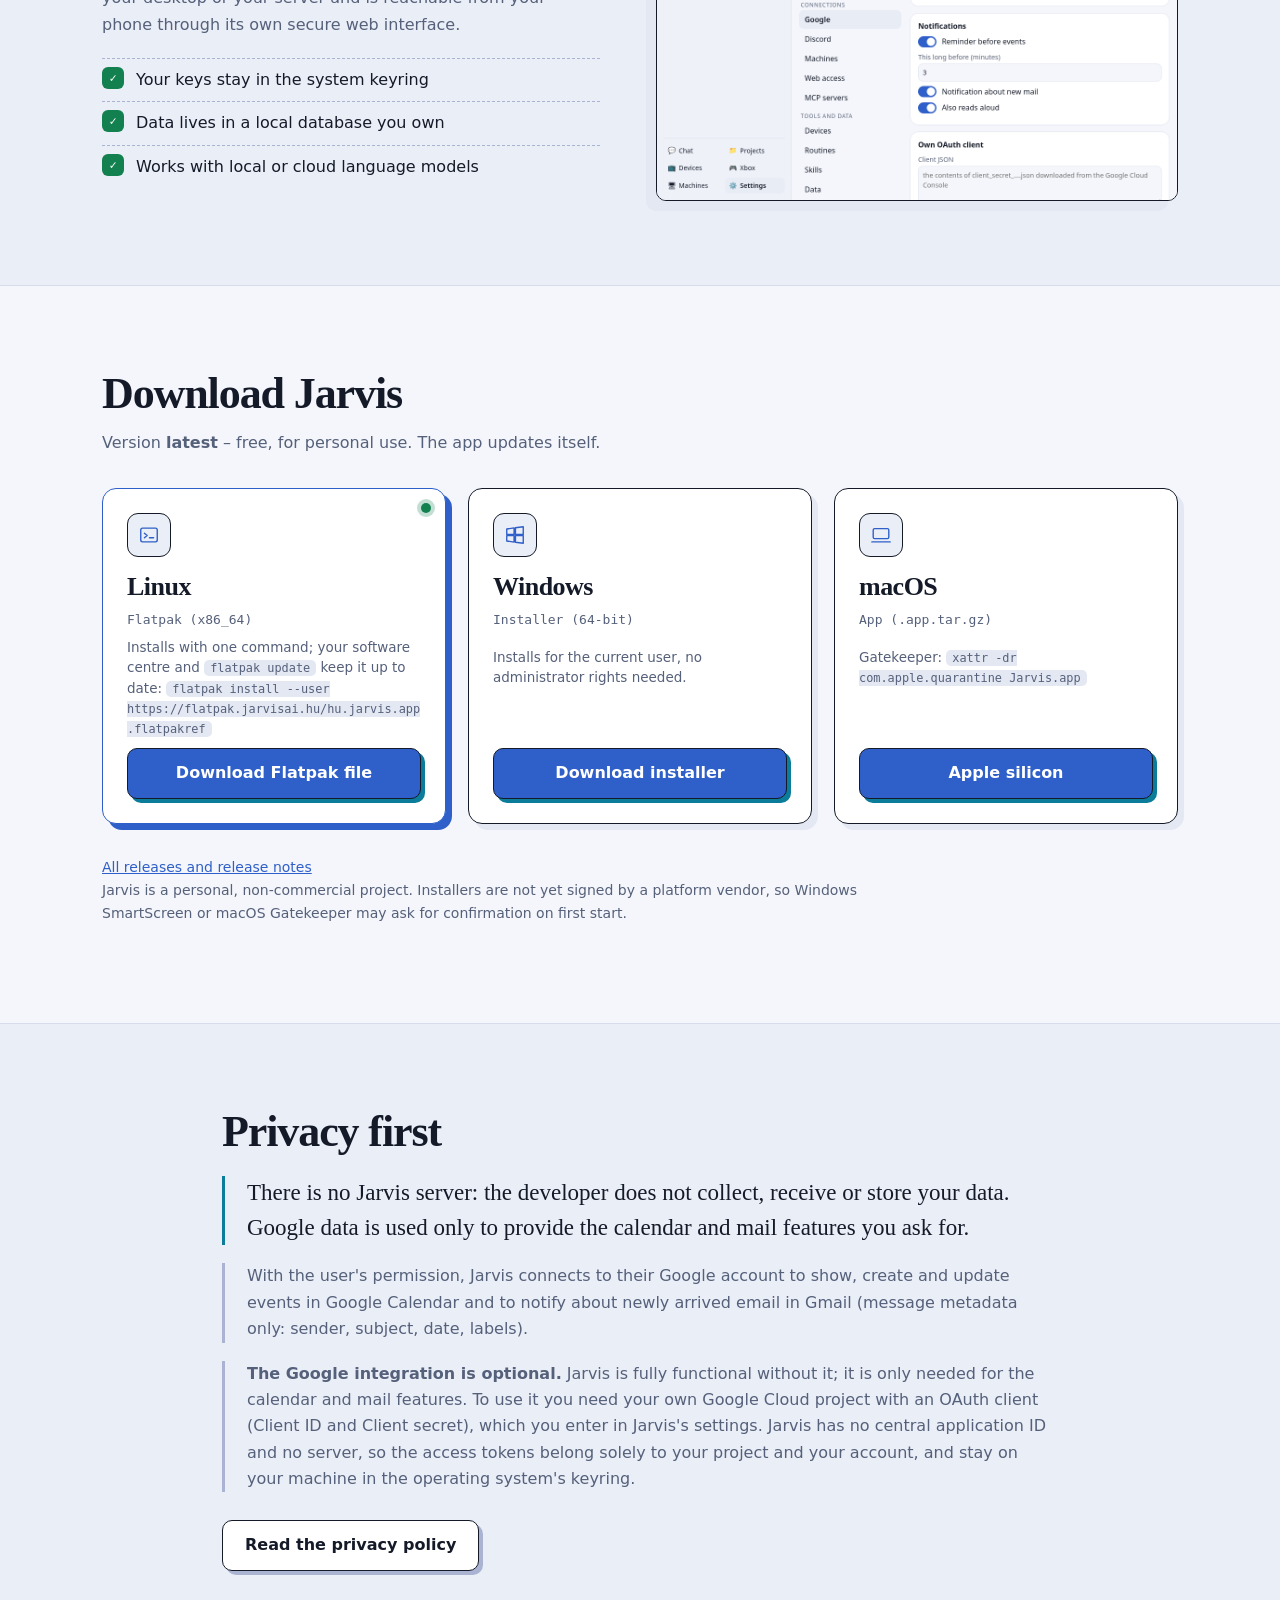
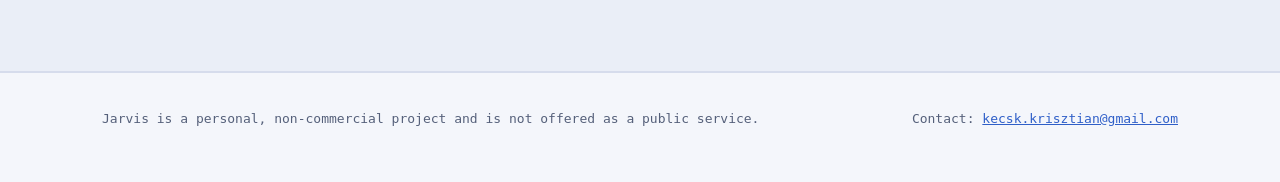
==== commit bc43f7e9: "Angol oldal: a képek angol felületű képernyőképekre cserélve (chat, Google-beállítások; világos/söté" ====
--- a/en/index.html
+++ b/en/index.html
@@ -17,7 +17,7 @@
   <p class="lead">Jarvis answers by text or voice, manages your calendar, watches your mail and controls your home – and everything stays on your machines. No Jarvis cloud, no account.</p>
   <div class="cta"><a class="btn primary" href="#download">Download</a><a class="btn" href="#features">See features</a></div>
   </div>
-  <div class="shot"><img class="dark-only" src="../img/chat-dark.png" alt="Jarvis chat window" width="1120" height="780"><img class="light-only" src="../img/chat-light.png" alt="Jarvis chat window" width="1120" height="780"></div>
+  <div class="shot"><img class="dark-only" src="../img/chat-dark-en.png" alt="Jarvis chat window" width="1120" height="780"><img class="light-only" src="../img/chat-light-en.png" alt="Jarvis chat window" width="1120" height="780"></div>
 </div></div>
 
 <section id="features" class="feat"><div class="wrap">
@@ -37,7 +37,7 @@
 
 <section class="alt"><div class="wrap split">
   <div><h2>Home, mail, calendar – one place</h2><p class="muted">Jarvis finds the devices on your network and lets you control them from the chat, even with voice commands. It runs on your desktop or your server and is reachable from your phone through its own secure web interface.</p><ul class="checks"><li>Your keys stay in the system keyring</li><li>Data lives in a local database you own</li><li>Works with local or cloud language models</li></ul></div>
-  <div class="shot"><img class="dark-only" src="../img/google-dark.png" alt="Jarvis Google settings: calendar reminders and new-mail notifications" loading="lazy"><img class="light-only" src="../img/google-light.png" alt="Jarvis Google settings: calendar reminders and new-mail notifications" loading="lazy"></div>
+  <div class="shot"><img class="dark-only" src="../img/google-dark-en.png" alt="Jarvis Google settings: calendar reminders and new-mail notifications" loading="lazy"><img class="light-only" src="../img/google-light-en.png" alt="Jarvis Google settings: calendar reminders and new-mail notifications" loading="lazy"></div>
 </div></section>
 
 <section id="download"><div class="wrap">
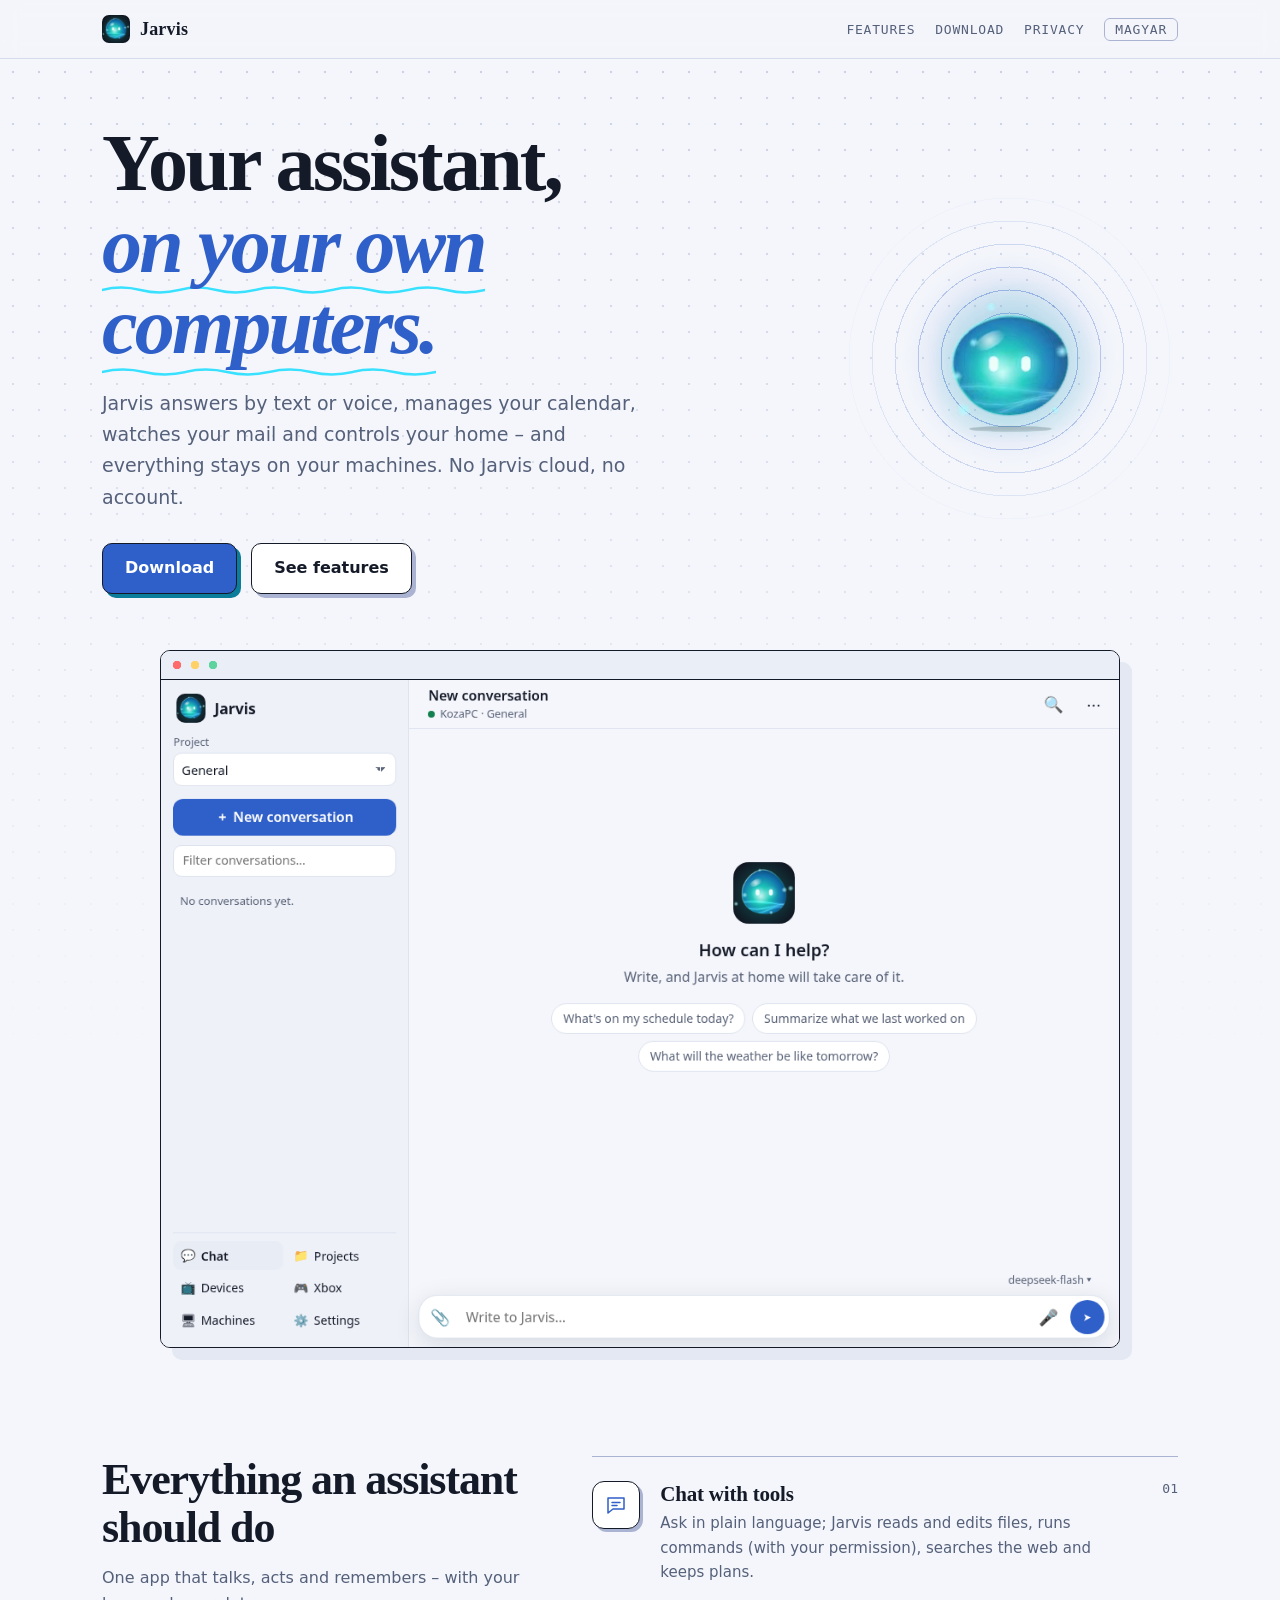
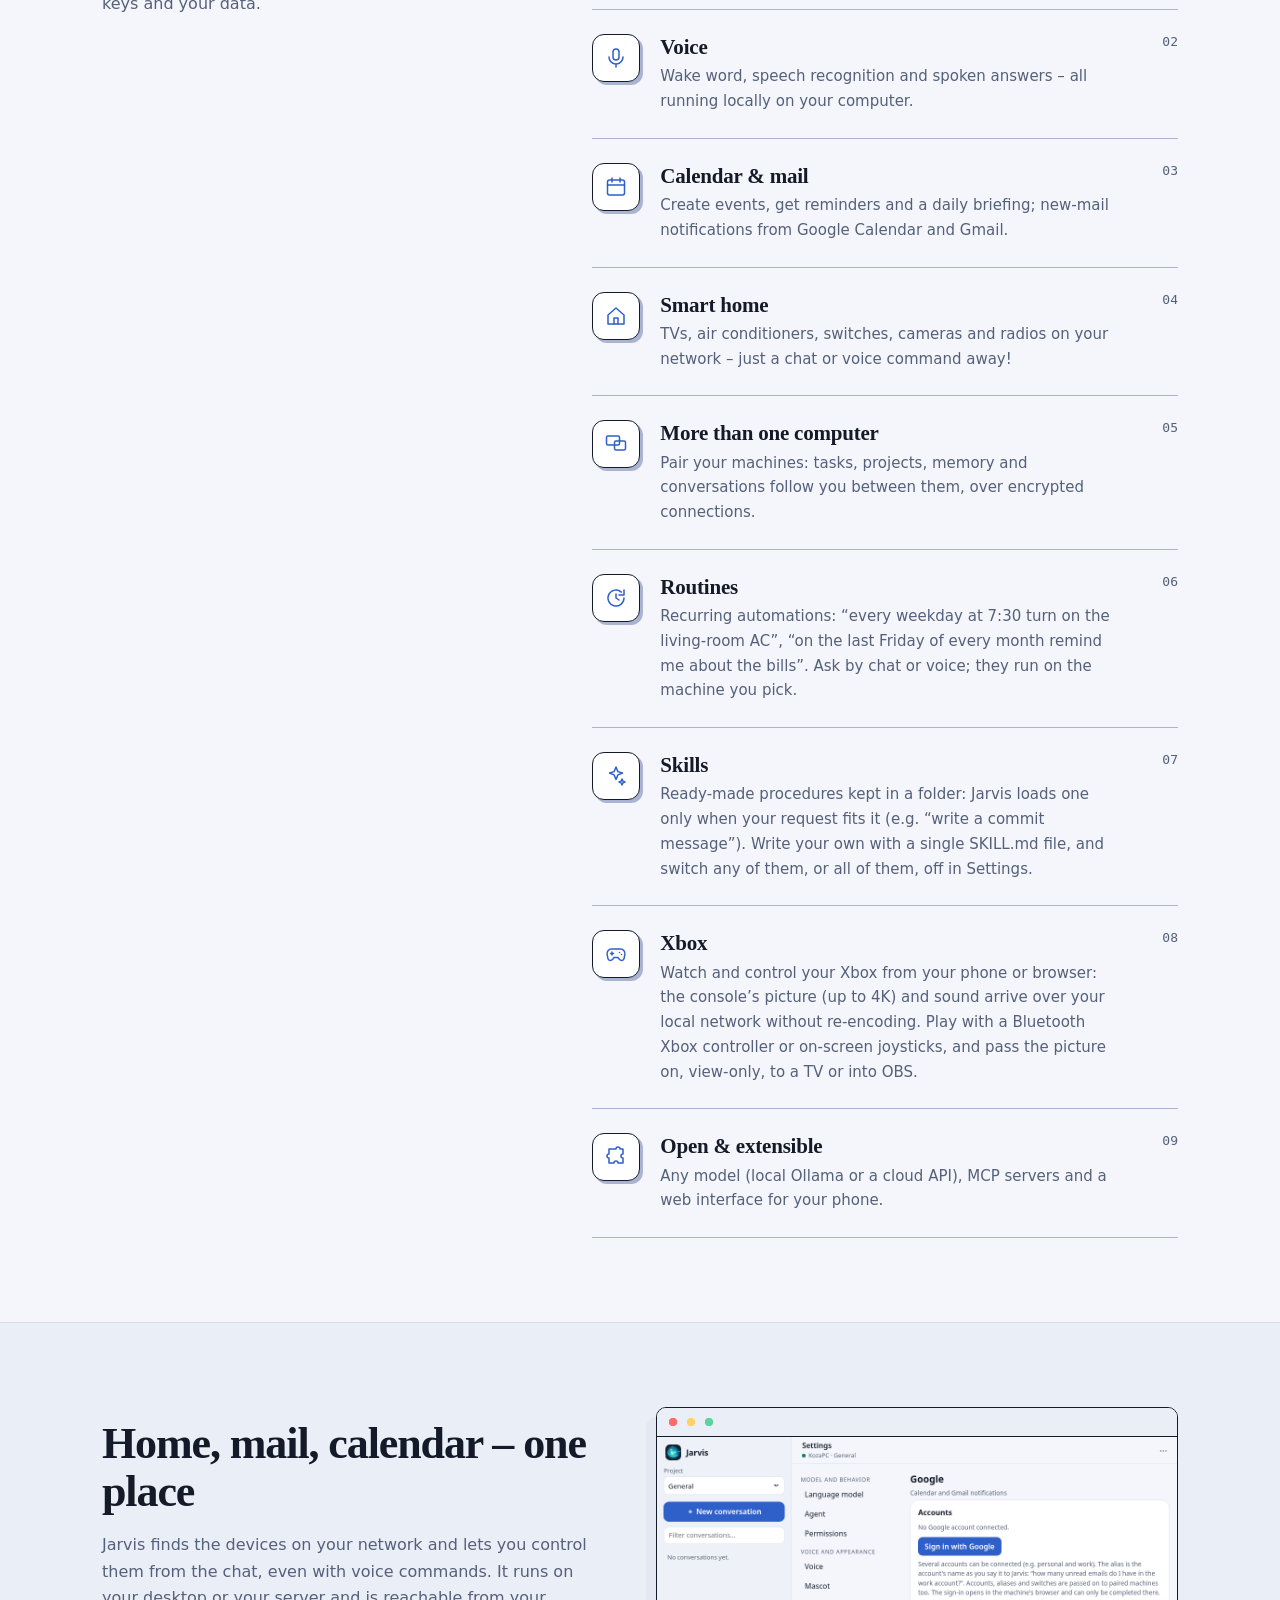
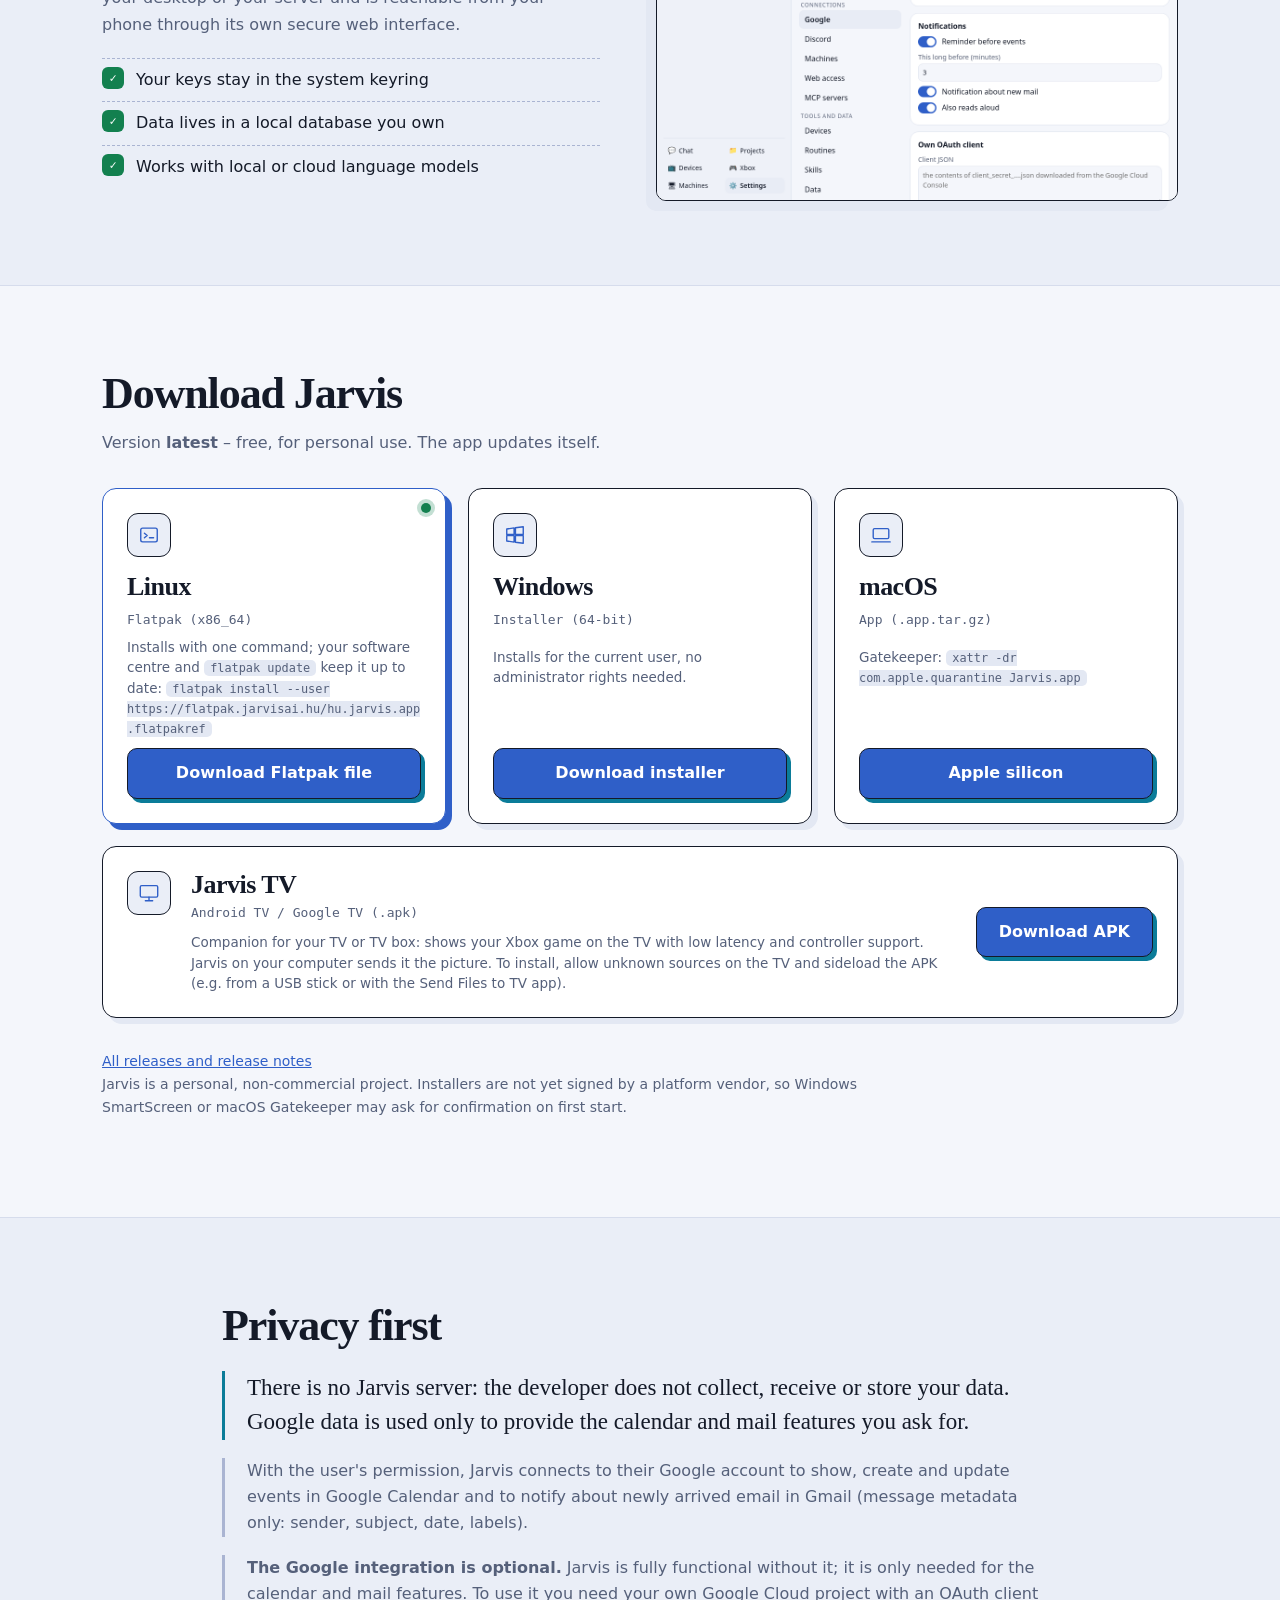
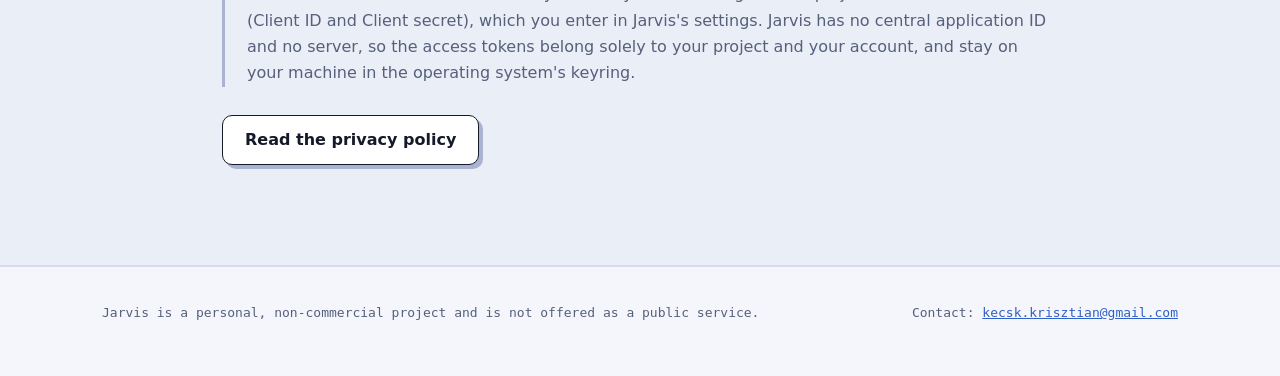
==== commit aee21873: "Letöltés: Jarvis TV (Android TV / Google TV APK) kártya, magyarul és angolul" ====
--- a/en/index.html
+++ b/en/index.html
@@ -60,6 +60,12 @@
       <small>Gatekeeper: <code>xattr -dr com.apple.quarantine Jarvis.app</code></small>
       <a class="btn primary" data-kind="mac-arm" href="https://github.com/KriszKecskes/jarvis-app/releases/latest">Apple silicon</a>
     </div>
+    <div class="card wide" data-os="android-tv">
+      <div class="ico"><svg class="gl" viewBox="0 0 24 24" aria-hidden="true"><rect x="2.5" y="4" width="19" height="12.5" rx="1.5"/><path d="M8 20.5h8M12 16.5v4"/></svg></div><h3>Jarvis TV</h3><span class="muted">Android TV / Google TV (.apk)</span>
+      <small data-size></small>
+      <small>Companion for your TV or TV box: shows your Xbox game on the TV with low latency and controller support. Jarvis on your computer sends it the picture. To install, allow unknown sources on the TV and sideload the APK (e.g. from a USB stick or with the Send Files to TV app).</small>
+      <a class="btn primary" data-kind="android-tv" href="https://github.com/KriszKecskes/jarvis-app/releases/latest">Download APK</a>
+    </div>
   </div>
   <p class="note"><a href="https://github.com/KriszKecskes/jarvis-app/releases">All releases and release notes</a><br>Jarvis is a personal, non-commercial project. Installers are not yet signed by a platform vendor, so Windows SmartScreen or macOS Gatekeeper may ask for confirmation on first start.</p>
 </div></section>
@@ -72,5 +78,5 @@
 </div></section>
 
 <footer><div class="wrap"><span>Jarvis is a personal, non-commercial project and is not offered as a public service.</span><span>Contact: <a href="mailto:kecsk.krisztian@gmail.com">kecsk.krisztian@gmail.com</a></span></div></footer>
-<script src="../app.js?v=flatpak1"></script>
+<script src="../app.js?v=tv1"></script>
 </body></html>
--- a/style.css
+++ b/style.css
@@ -113,6 +113,16 @@
 .dl .card .muted { font: 500 13px var(--mono); }
 .dl .card small { color: var(--muted); font-size: 13.5px; line-height: 1.5; overflow-wrap: anywhere; }
 .dl .card .btn { margin-top: auto; align-self: stretch; }
+/* a TV-kiegészítő: teljes szélességű sor a platformkártyák alatt; széles képernyőn a gomb jobbra, keskenyen alul */
+.dl .card.wide { grid-column: 1 / -1; display: grid; grid-template-columns: auto 1fr auto; column-gap: 20px; row-gap: 6px; align-items: center; }
+.dl .card.wide .ico { grid-row: 1 / span 4; align-self: start; }
+.dl .card.wide > :not(.ico):not(.btn) { grid-column: 2; }
+.dl .card.wide h3 { margin: 0; }
+.dl .card.wide .btn { grid-column: 3; grid-row: 1 / span 4; margin: 0; align-self: center; white-space: nowrap; }
+@media (max-width: 760px) {
+  .dl .card.wide { grid-template-columns: auto 1fr; }
+  .dl .card.wide .btn { grid-column: 1 / -1; grid-row: auto; align-self: stretch; }
+}
 .dl .card.me { border-color: var(--accent); box-shadow: 6px 6px 0 var(--accent); }
 .dl .card.me::after { content: ""; position: absolute; top: 14px; right: 14px; width: 10px; height: 10px; border-radius: 50%; background: var(--ok); box-shadow: 0 0 0 4px color-mix(in srgb, var(--ok) 25%, transparent); }
 .badge { align-self: flex-start; font-size: 12px; font-weight: 700; color: var(--on-accent); background: var(--accent); border-radius: 6px; padding: 2px 10px; }
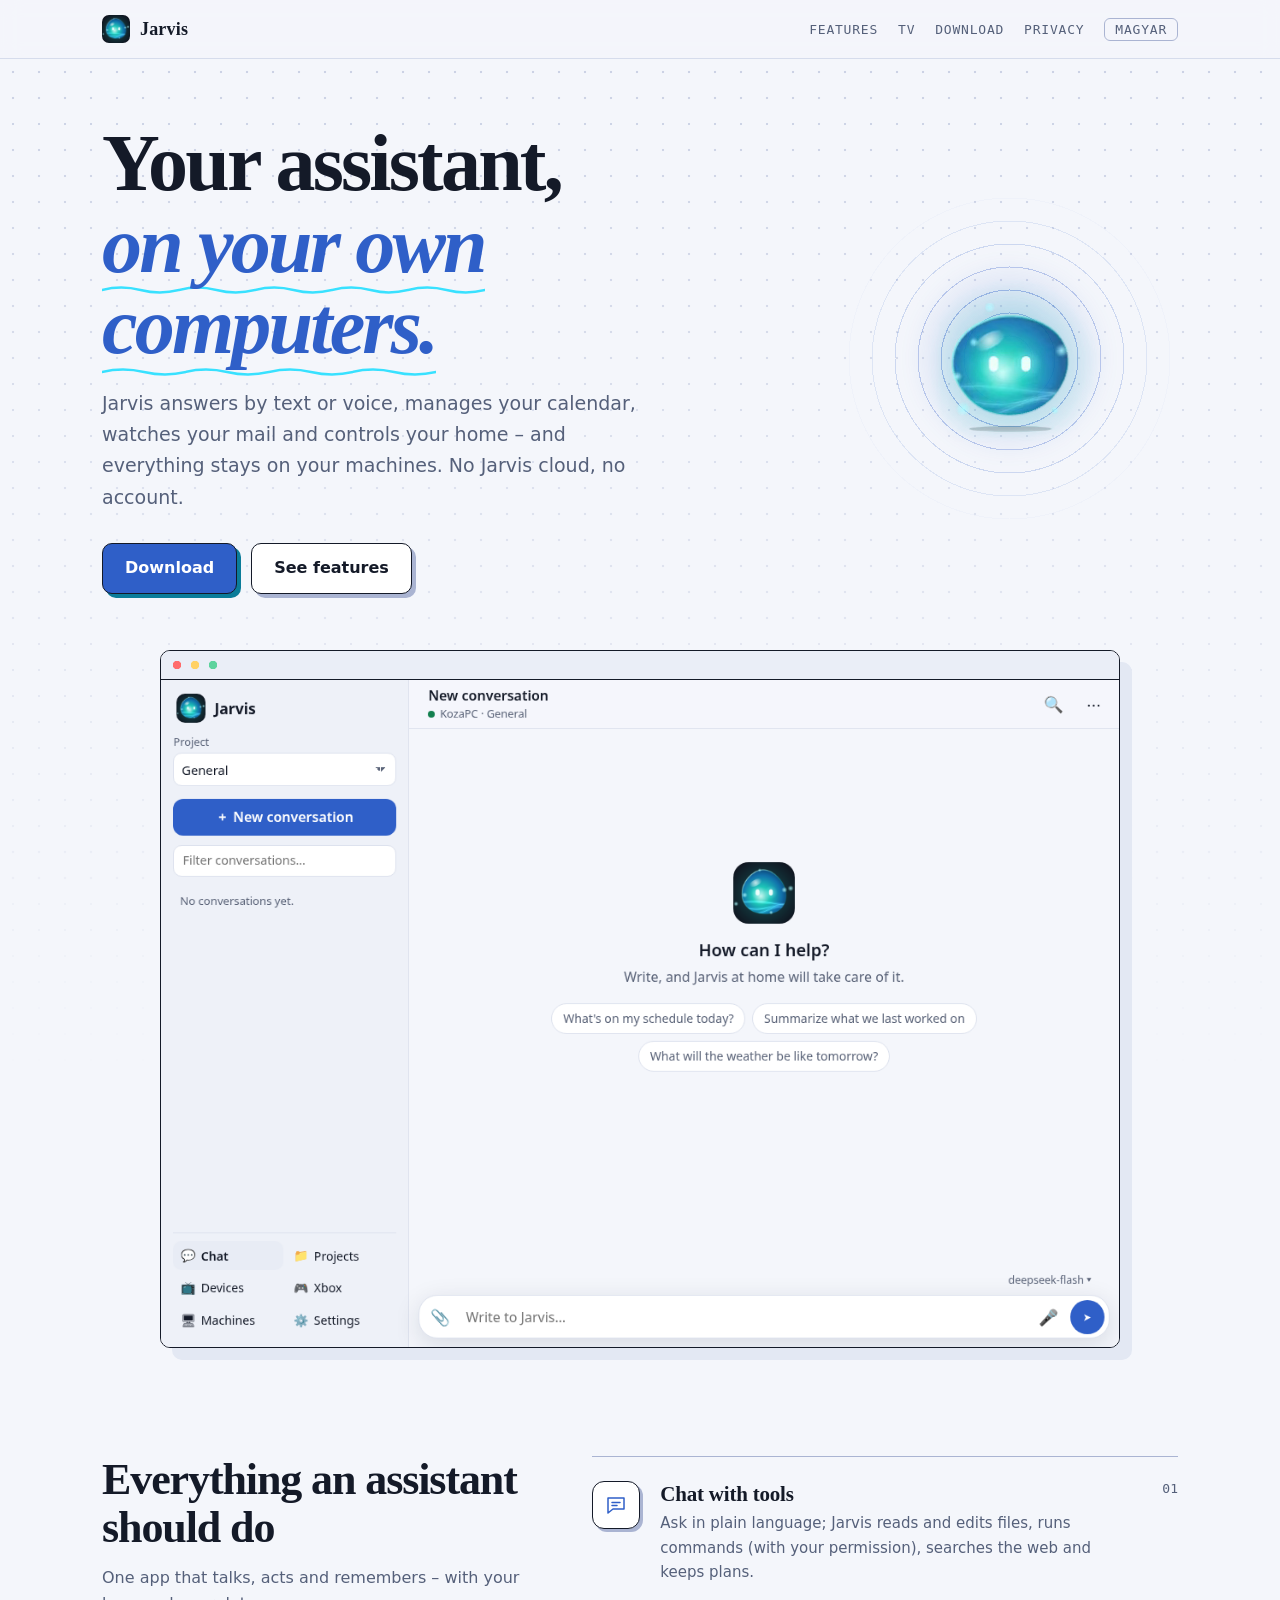
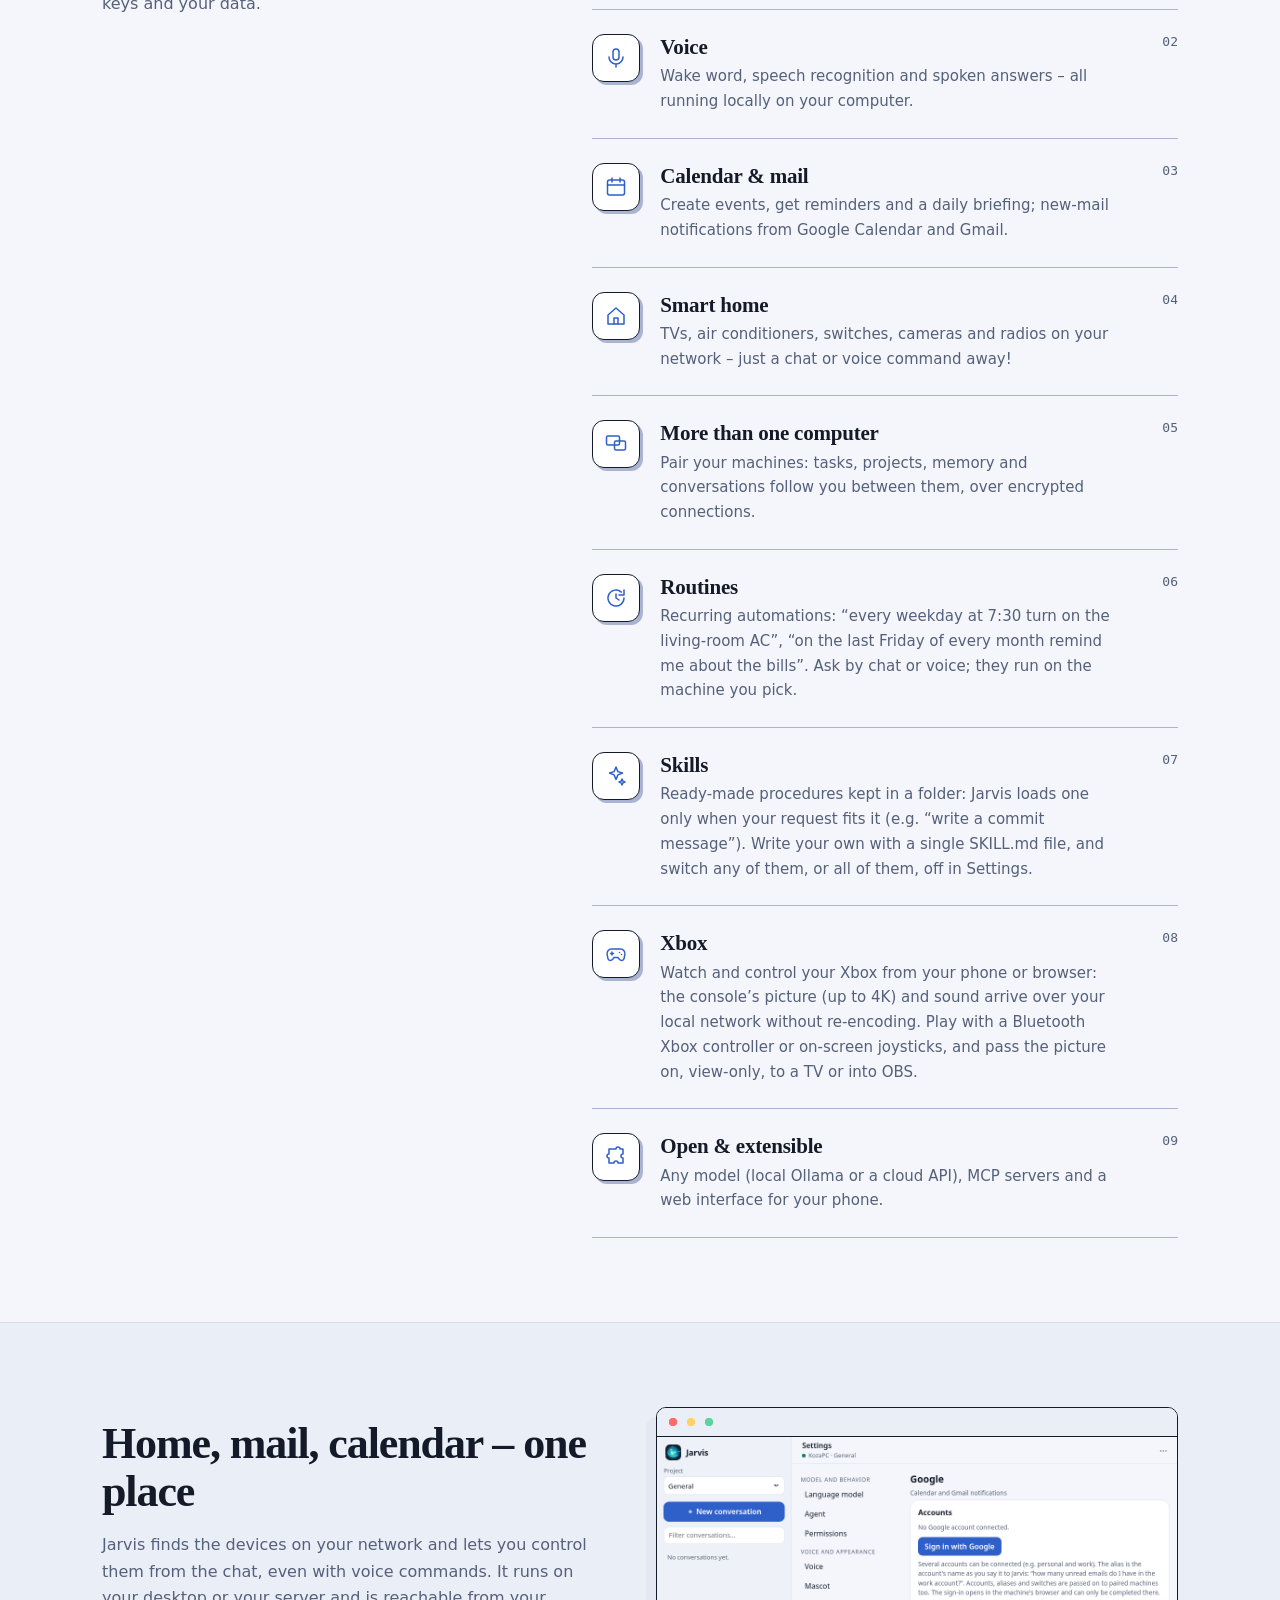
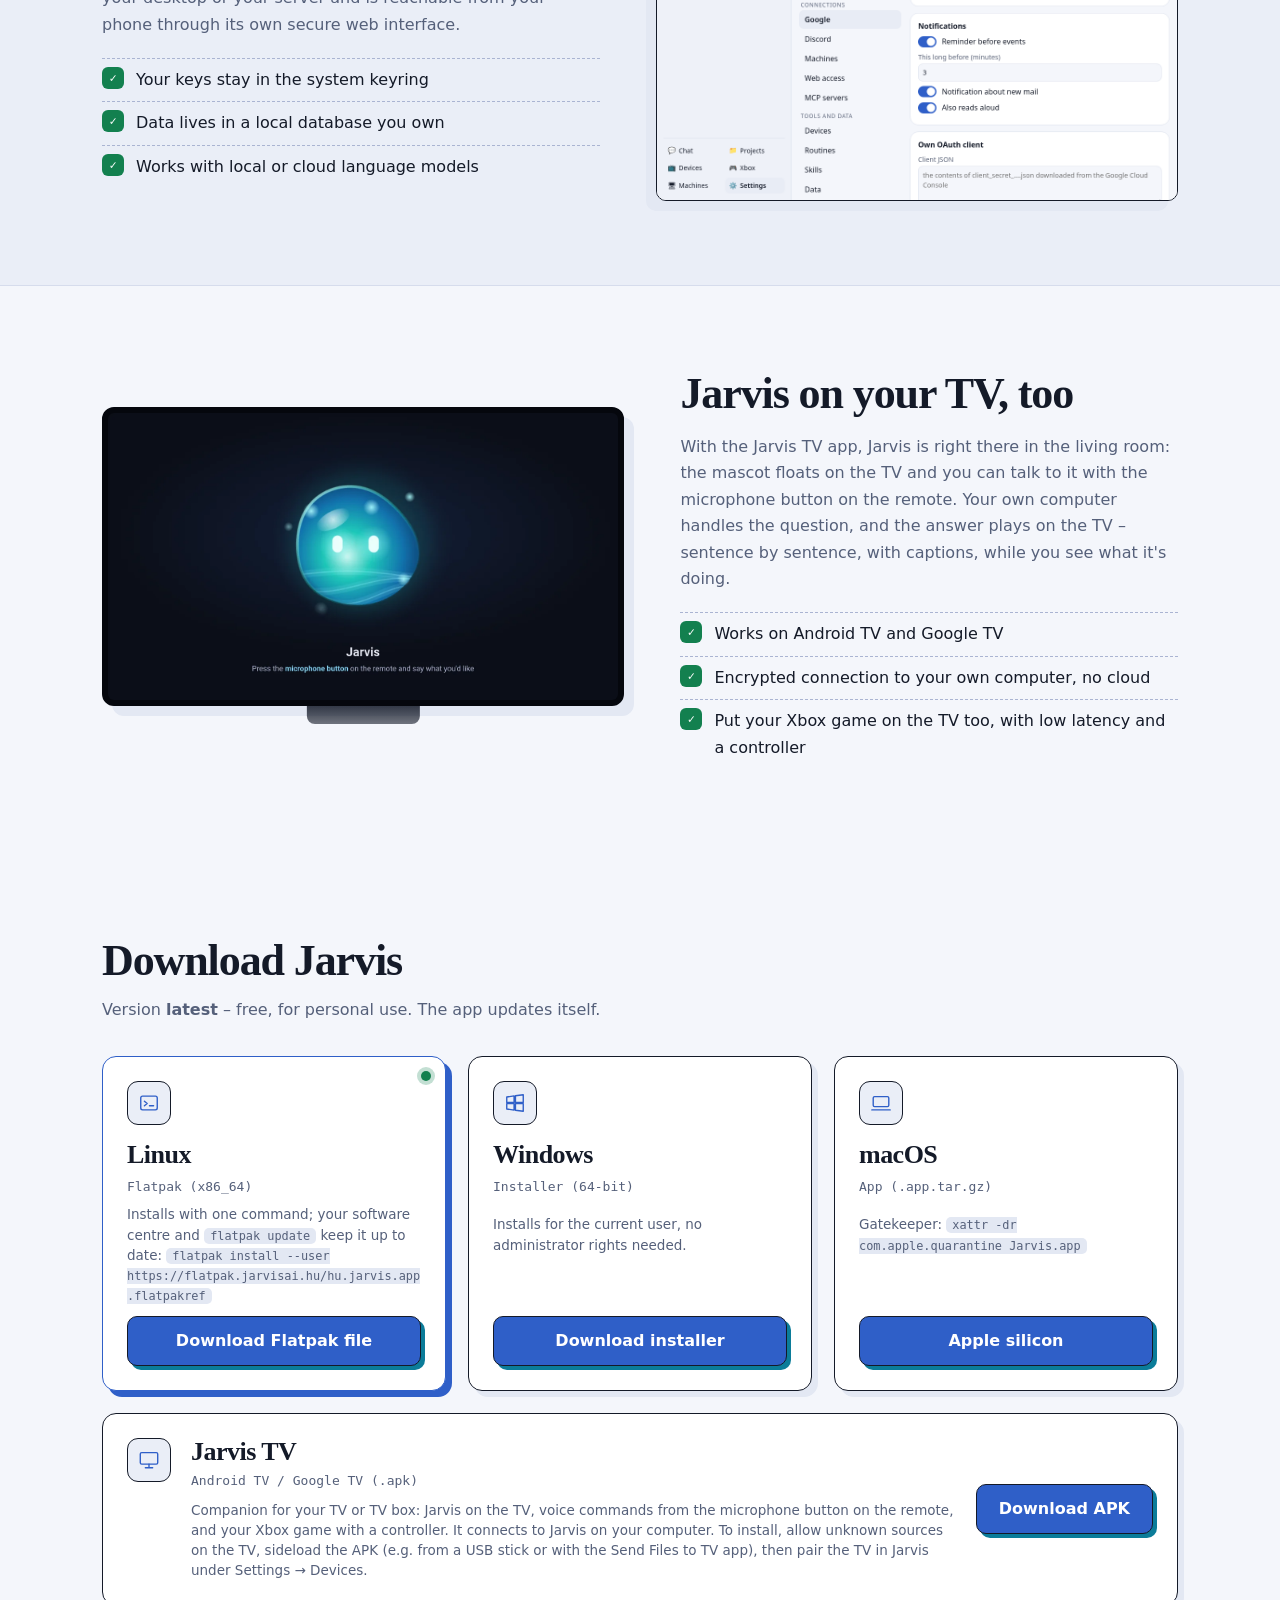
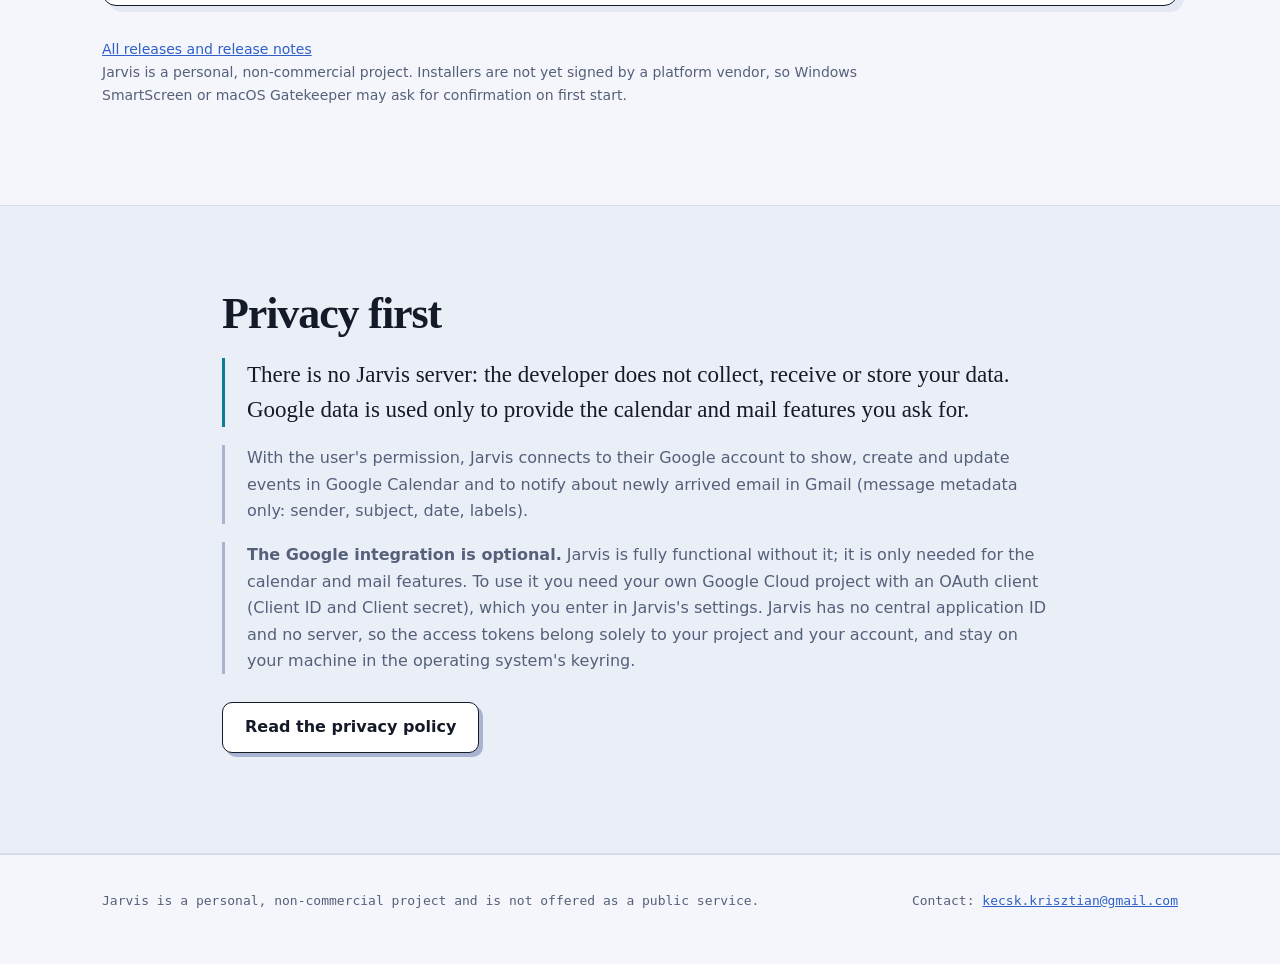
==== commit b99d8ad7: "Jarvis TV: új szekció („A Jarvis a tévén is”, magyar/angol képernyőkép), a letöltőkártya szövege már" ====
--- a/en/index.html
+++ b/en/index.html
@@ -7,7 +7,7 @@
 <body>
 <header class="top"><div class="wrap">
   <a class="brand" href="index.html"><img src="../logo.png" alt="">Jarvis</a>
-  <nav><a class="hide-s" href="#features">Features</a><a href="#download">Download</a><a class="hide-s" href="privacy.html">Privacy</a><a class="lang" data-lang="hu" href="../">Magyar</a></nav>
+  <nav><a class="hide-s" href="#features">Features</a><a class="hide-s" href="#tv">TV</a><a href="#download">Download</a><a class="hide-s" href="privacy.html">Privacy</a><a class="lang" data-lang="hu" href="../">Magyar</a></nav>
 </div></header>
 
 <div class="hero"><div class="wrap">
@@ -40,6 +40,11 @@
   <div class="shot"><img class="dark-only" src="../img/google-dark-en.png" alt="Jarvis Google settings: calendar reminders and new-mail notifications" loading="lazy"><img class="light-only" src="../img/google-light-en.png" alt="Jarvis Google settings: calendar reminders and new-mail notifications" loading="lazy"></div>
 </div></section>
 
+<section id="tv"><div class="wrap split tv">
+  <div class="shot"><img src="../img/tv-en.webp" width="1280" height="720" alt="The Jarvis TV home screen: the mascot in the middle, below it: Press the microphone button on the remote and say what you'd like" loading="lazy"></div>
+  <div><h2>Jarvis on your TV, too</h2><p class="muted">With the Jarvis TV app, Jarvis is right there in the living room: the mascot floats on the TV and you can talk to it with the microphone button on the remote. Your own computer handles the question, and the answer plays on the TV – sentence by sentence, with captions, while you see what it's doing.</p><ul class="checks"><li>Works on Android TV and Google TV</li><li>Encrypted connection to your own computer, no cloud</li><li>Put your Xbox game on the TV too, with low latency and a controller</li></ul></div>
+</div></section>
+
 <section id="download"><div class="wrap">
   <h2>Download Jarvis</h2><p class="sub">Version <b data-version>latest</b> – free, for personal use. The app updates itself.</p>
   <div class="dl">
@@ -63,7 +68,7 @@
     <div class="card wide" data-os="android-tv">
       <div class="ico"><svg class="gl" viewBox="0 0 24 24" aria-hidden="true"><rect x="2.5" y="4" width="19" height="12.5" rx="1.5"/><path d="M8 20.5h8M12 16.5v4"/></svg></div><h3>Jarvis TV</h3><span class="muted">Android TV / Google TV (.apk)</span>
       <small data-size></small>
-      <small>Companion for your TV or TV box: shows your Xbox game on the TV with low latency and controller support. Jarvis on your computer sends it the picture. To install, allow unknown sources on the TV and sideload the APK (e.g. from a USB stick or with the Send Files to TV app).</small>
+      <small>Companion for your TV or TV box: Jarvis on the TV, voice commands from the microphone button on the remote, and your Xbox game with a controller. It connects to Jarvis on your computer. To install, allow unknown sources on the TV, sideload the APK (e.g. from a USB stick or with the Send Files to TV app), then pair the TV in Jarvis under Settings → Devices.</small>
       <a class="btn primary" data-kind="android-tv" href="https://github.com/KriszKecskes/jarvis-app/releases/latest">Download APK</a>
     </div>
   </div>
@@ -78,5 +83,5 @@
 </div></section>
 
 <footer><div class="wrap"><span>Jarvis is a personal, non-commercial project and is not offered as a public service.</span><span>Contact: <a href="mailto:kecsk.krisztian@gmail.com">kecsk.krisztian@gmail.com</a></span></div></footer>
-<script src="../app.js?v=tv1"></script>
+<script src="../app.js?v=tv2"></script>
 </body></html>
--- a/style.css
+++ b/style.css
@@ -101,6 +101,14 @@
 .split { display: grid; gap: 56px; align-items: center; grid-template-columns: 1fr 1.05fr; }
 @media (max-width: 860px) { .split { grid-template-columns: 1fr; gap: 40px; } }
 .split .shot { margin: 0; box-shadow: -10px 10px 0 var(--panel-2); }
+/* a tévés szekció: a kép balra (a fölötte lévő szekció fordítottja), a tévé képe mindig sötét */
+.split.tv { grid-template-columns: 1.05fr 1fr; }
+/* tévé, nem ablak: vékony sötét káva (a kép maga is sötét, a téma nem változtat rajta) és alul kis talp */
+.split.tv .shot { overflow: visible; border: 6px solid #05070d; border-radius: 12px; background: #05070d; box-shadow: 10px 10px 0 var(--panel-2); margin-bottom: 26px; }
+.split.tv .shot::before { display: none; }
+.split.tv .shot::after { content: ""; position: absolute; left: 50%; bottom: -24px; width: 22%; height: 18px; transform: translateX(-50%); border-radius: 0 0 8px 8px; background: linear-gradient(var(--ink), color-mix(in srgb, var(--ink) 70%, transparent)); opacity: 0.85; }
+.split.tv .shot img { display: block; width: 100%; height: auto; border-radius: 6px; }
+@media (max-width: 860px) { .split.tv { grid-template-columns: 1fr; } }
 .checks { list-style: none; padding: 0; margin: 20px 0 0; }
 .checks li { padding: 8px 0 8px 34px; position: relative; border-top: 1px dashed var(--line-2); }
 .checks li::before { content: "✓"; position: absolute; left: 0; top: 8px; width: 22px; height: 22px; display: grid; place-items: center; font: 700 12px var(--mono); color: var(--on-accent); background: var(--ok); border-radius: 6px; }
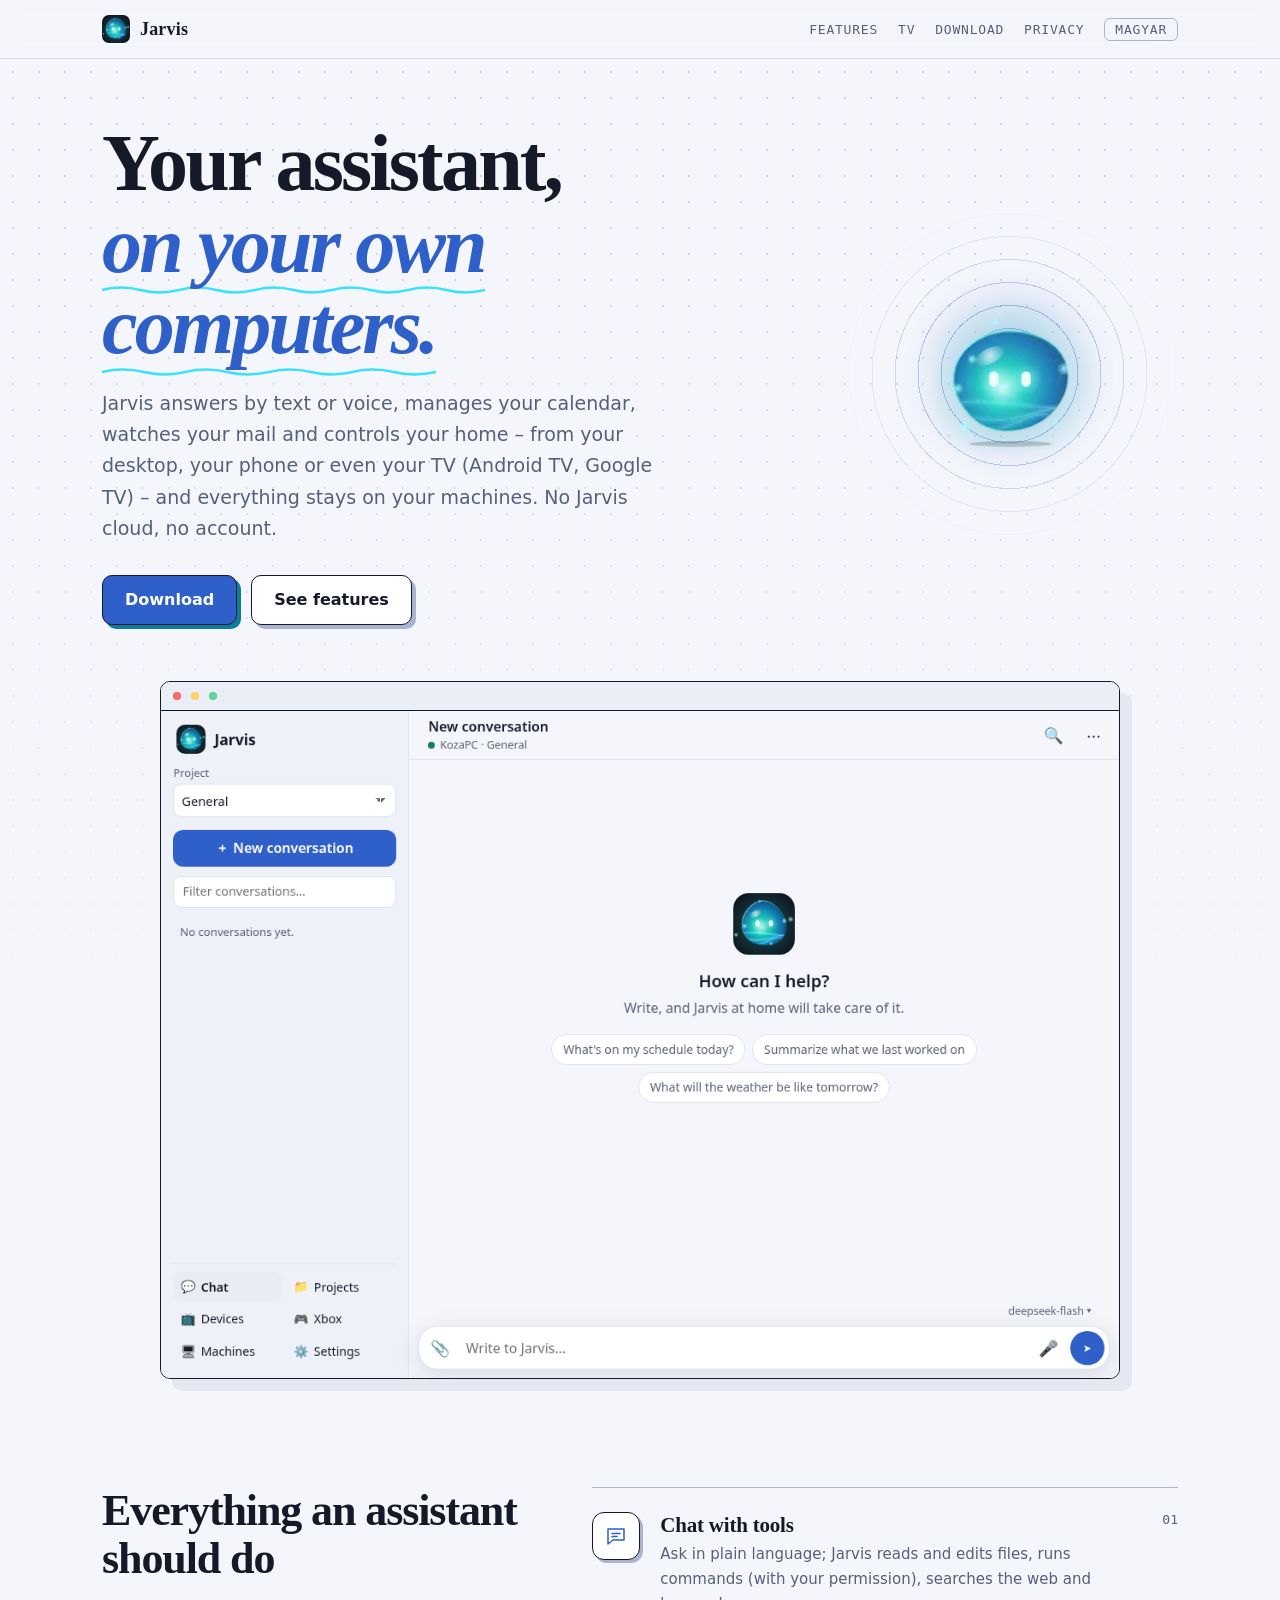
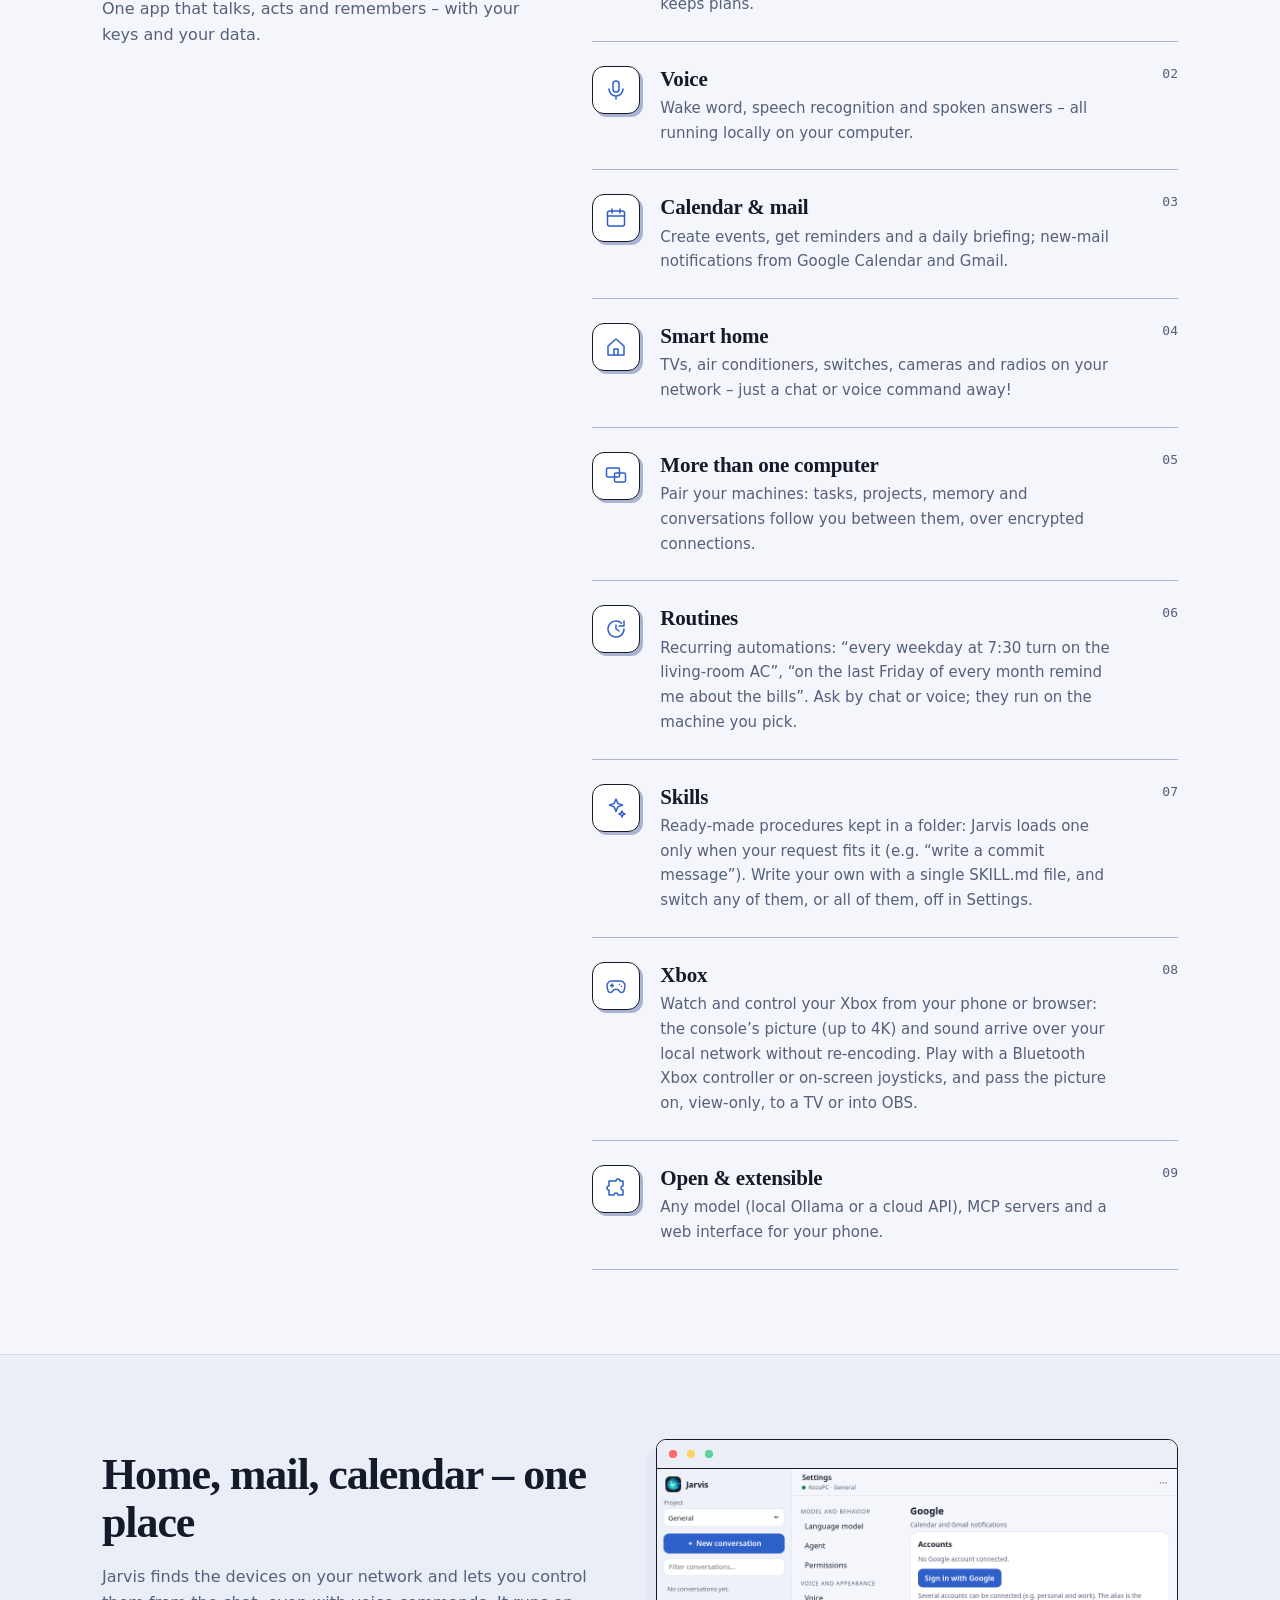
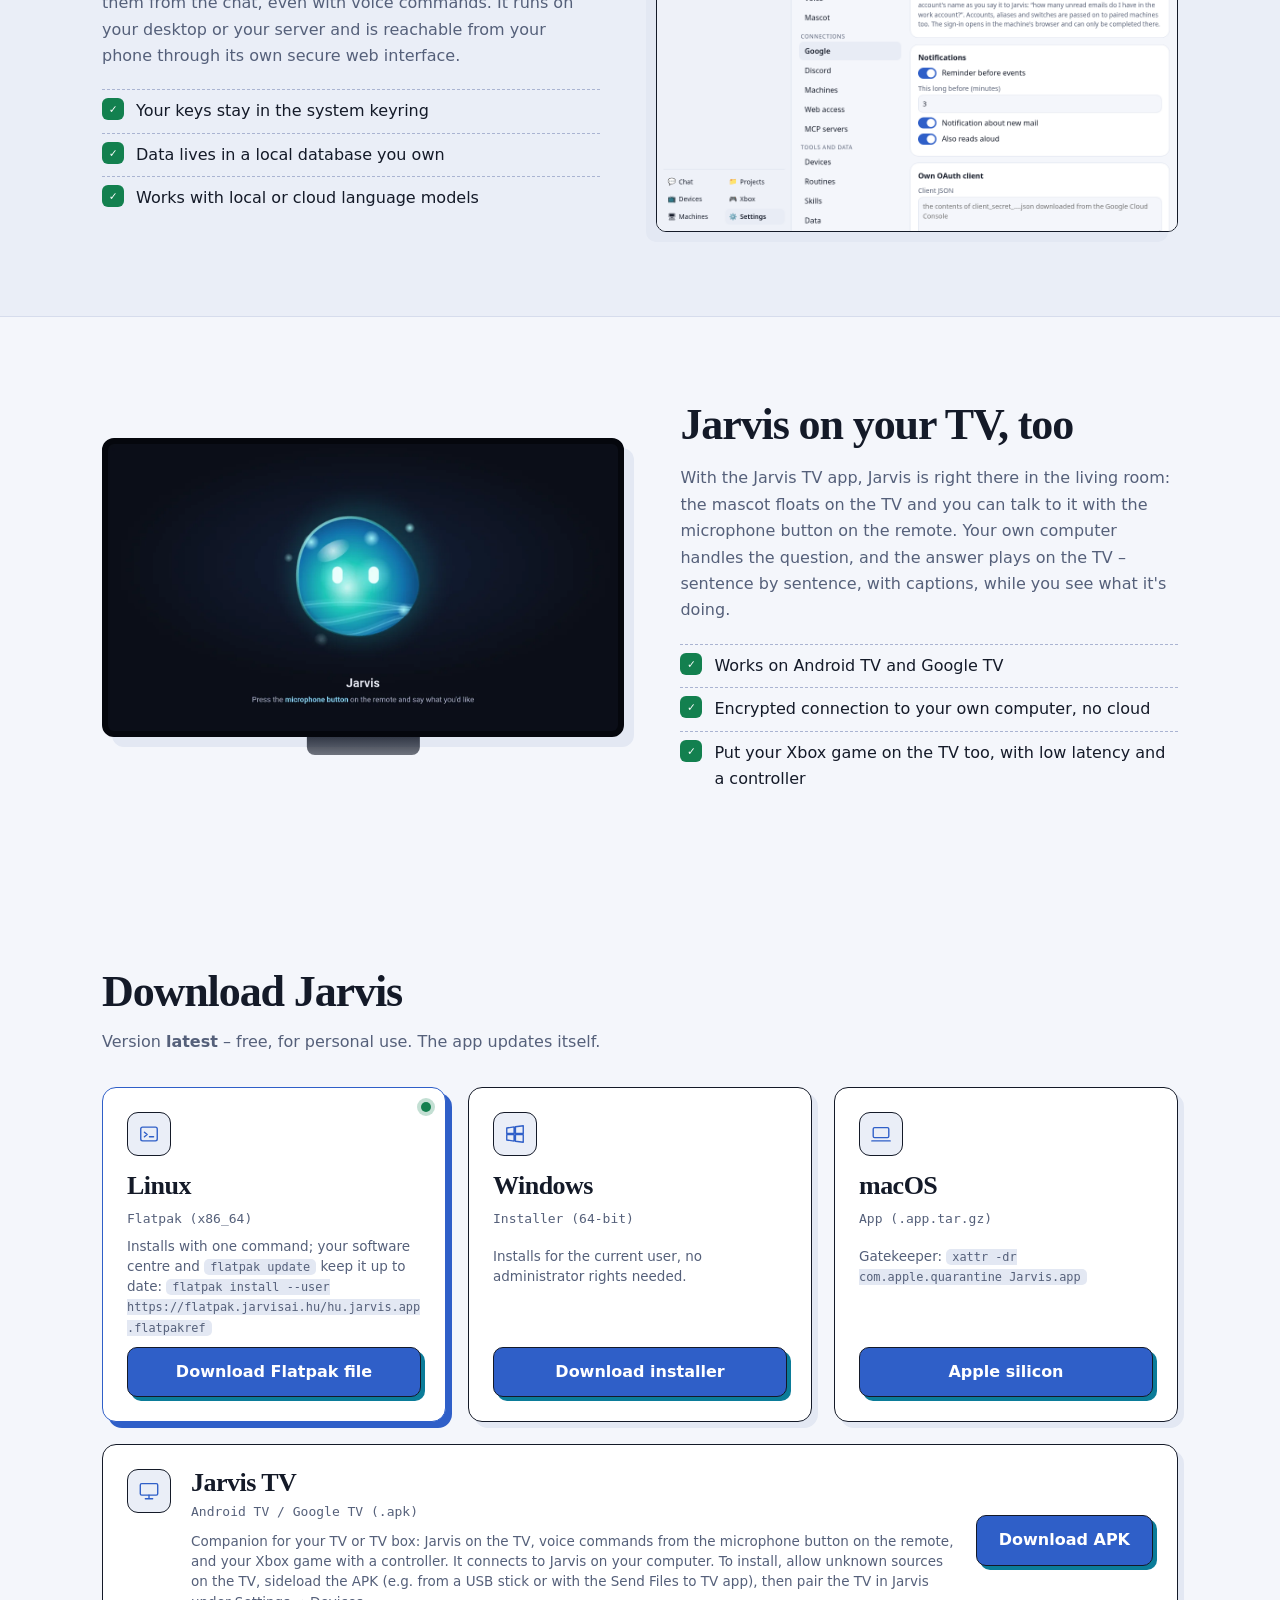
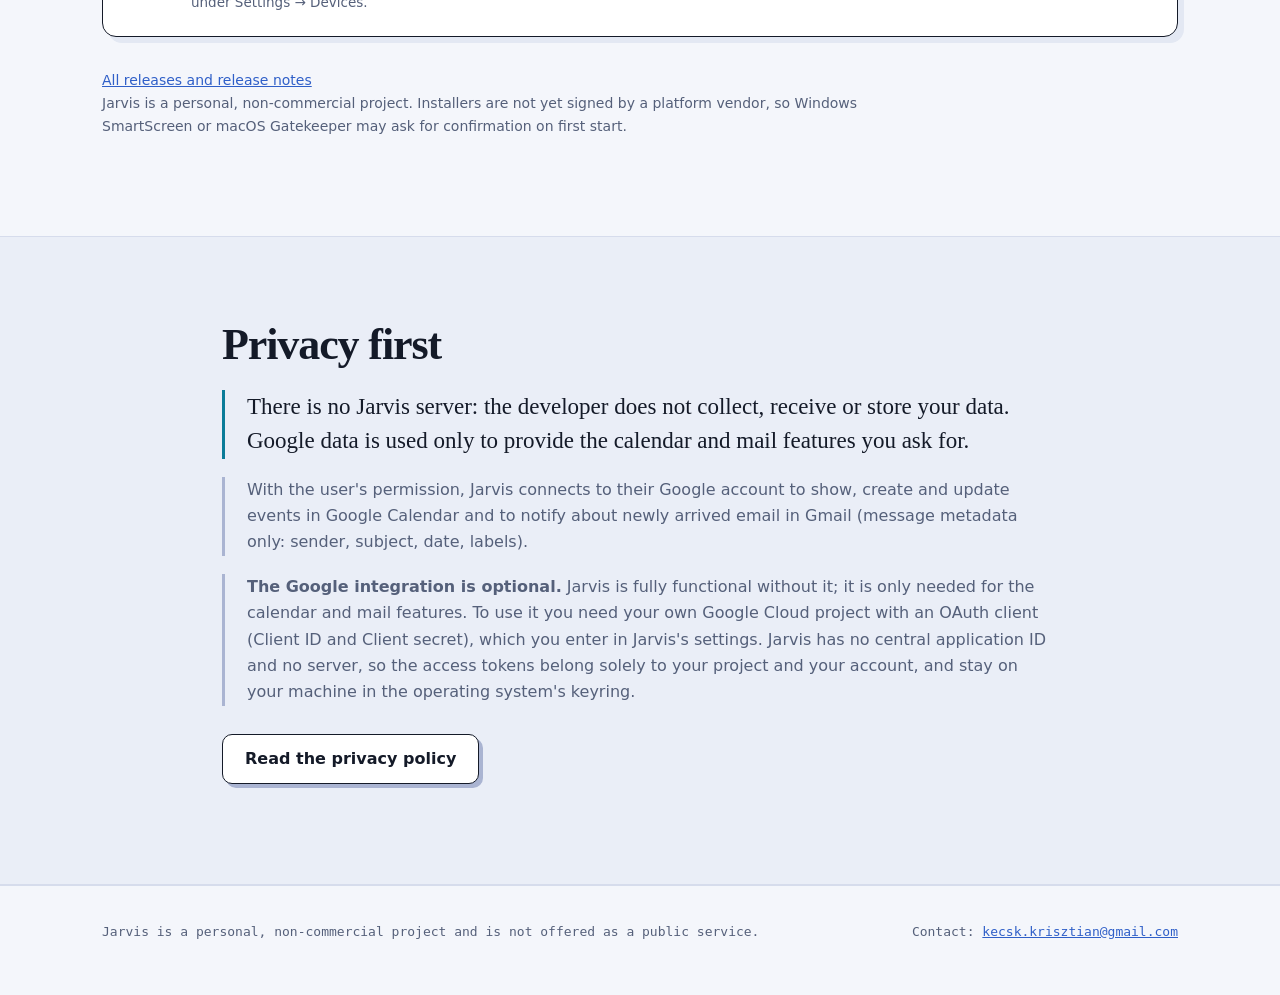
==== commit 68bcaf8c: "Főoldal: a bemutatkozás és a meta-leírás kitér az Android TV-re és a Google TV-re (magyar, angol)" ====
--- a/en/index.html
+++ b/en/index.html
@@ -1,8 +1,8 @@
 <!doctype html>
 <html lang="en"><head><meta charset="utf-8"><meta name="viewport" content="width=device-width,initial-scale=1">
 <title>Jarvis – your private desktop assistant</title>
-<meta name="description" content="Jarvis is a private, self-hosted desktop assistant for Linux, macOS and Windows: chat, voice, calendar, mail and your smart home – running on your own computers.">
-<meta property="og:title" content="Jarvis – your private desktop assistant"><meta property="og:description" content="Jarvis is a private, self-hosted desktop assistant for Linux, macOS and Windows: chat, voice, calendar, mail and your smart home – running on your own computers."><meta property="og:image" content="https://jarvisai.hu/img/mascot.png">
+<meta name="description" content="Jarvis is a private, self-hosted desktop assistant for Linux, macOS and Windows, with a companion for Android TV and Google TV: chat, voice, calendar, mail and your smart home – running on your own computers.">
+<meta property="og:title" content="Jarvis – your private desktop assistant"><meta property="og:description" content="Jarvis is a private, self-hosted desktop assistant for Linux, macOS and Windows, with a companion for Android TV and Google TV: chat, voice, calendar, mail and your smart home – running on your own computers."><meta property="og:image" content="https://jarvisai.hu/img/mascot.png">
 <link rel="alternate" hreflang="hu" href="../"><link rel="alternate" hreflang="en" href="./"><script src="../lang.js"></script><link rel="stylesheet" href="../style.css?v=wave2"><link rel="icon" href="../logo.png"></head>
 <body>
 <header class="top"><div class="wrap">
@@ -14,7 +14,7 @@
   <div class="orb"><img class="mascot" src="../img/mascot-idle.png" data-anim="../img/mascot-idle" alt="" width="198" height="190"></div>
   <div class="hero-copy">
   <h1>Your assistant,<br><span>on your own computers.</span></h1>
-  <p class="lead">Jarvis answers by text or voice, manages your calendar, watches your mail and controls your home – and everything stays on your machines. No Jarvis cloud, no account.</p>
+  <p class="lead">Jarvis answers by text or voice, manages your calendar, watches your mail and controls your home – from your desktop, your phone or even your TV (Android TV, Google TV) – and everything stays on your machines. No Jarvis cloud, no account.</p>
   <div class="cta"><a class="btn primary" href="#download">Download</a><a class="btn" href="#features">See features</a></div>
   </div>
   <div class="shot"><img class="dark-only" src="../img/chat-dark-en.png" alt="Jarvis chat window" width="1120" height="780"><img class="light-only" src="../img/chat-light-en.png" alt="Jarvis chat window" width="1120" height="780"></div>
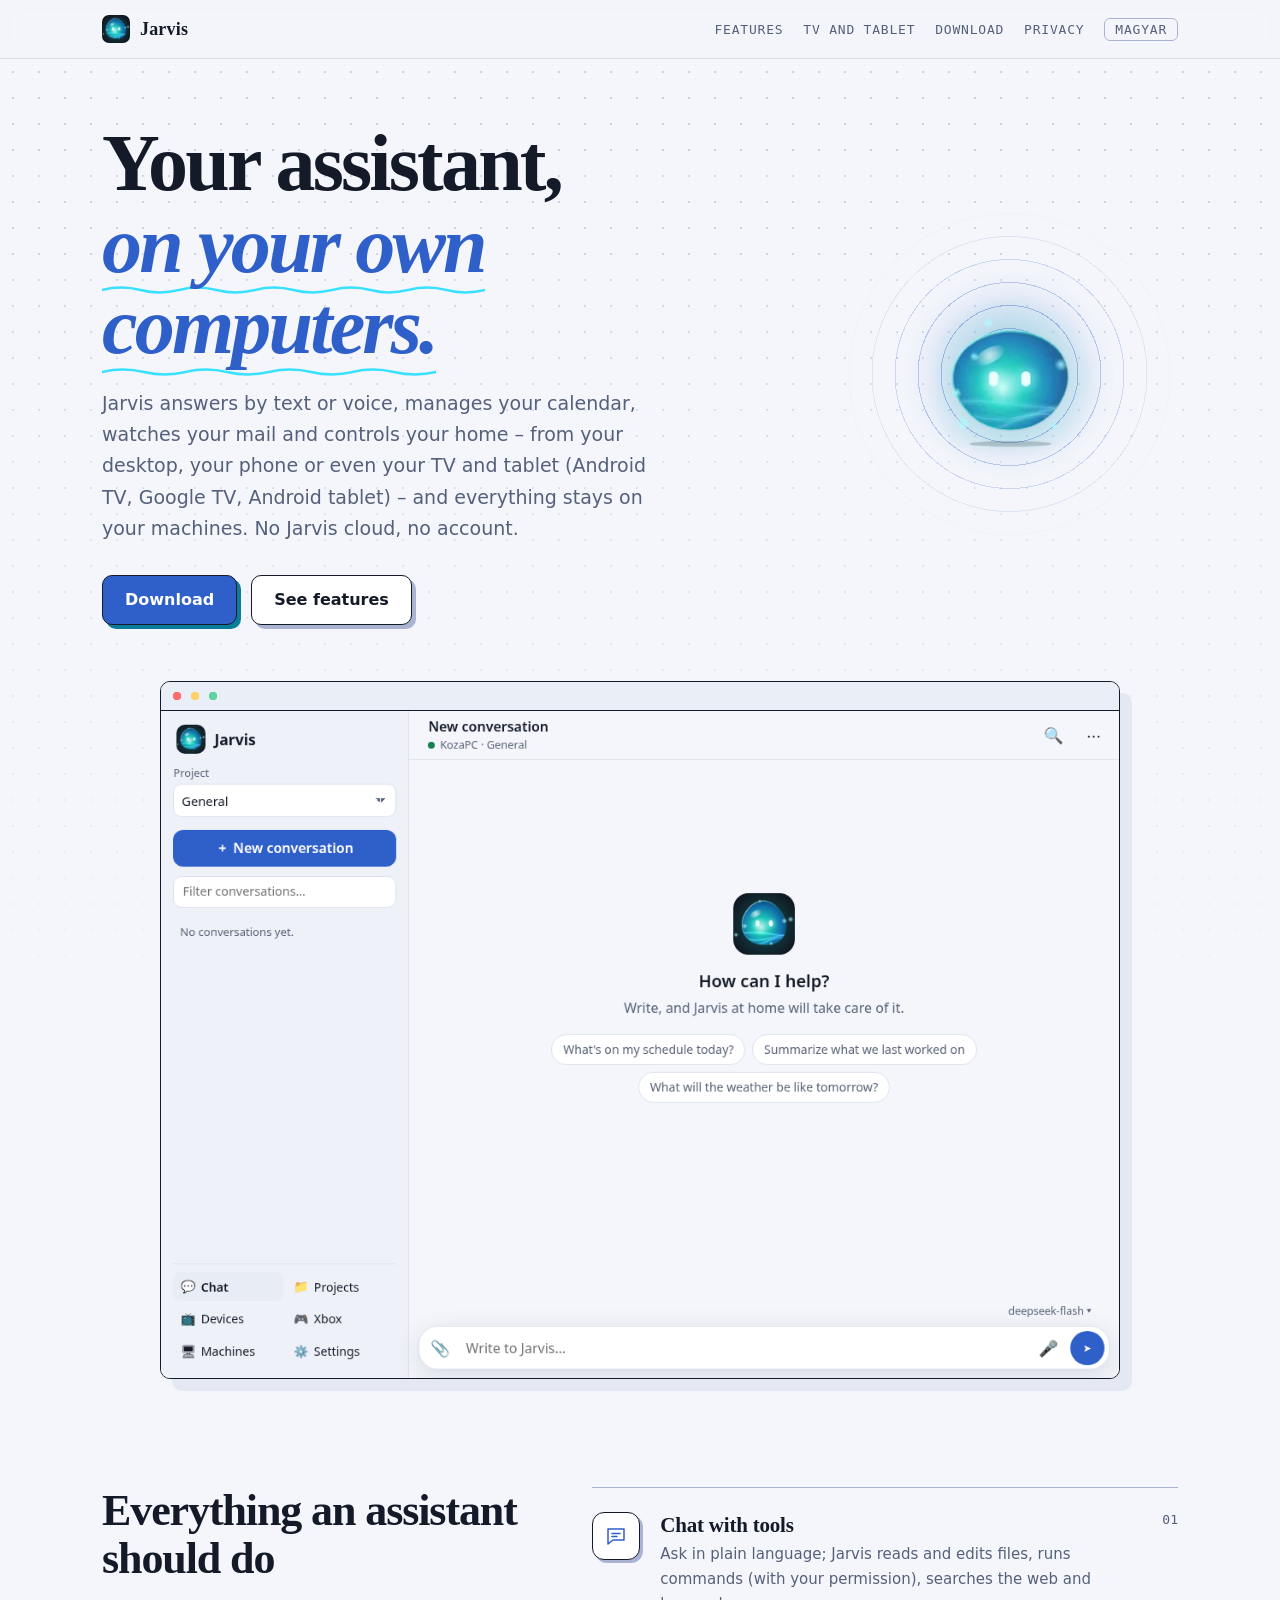
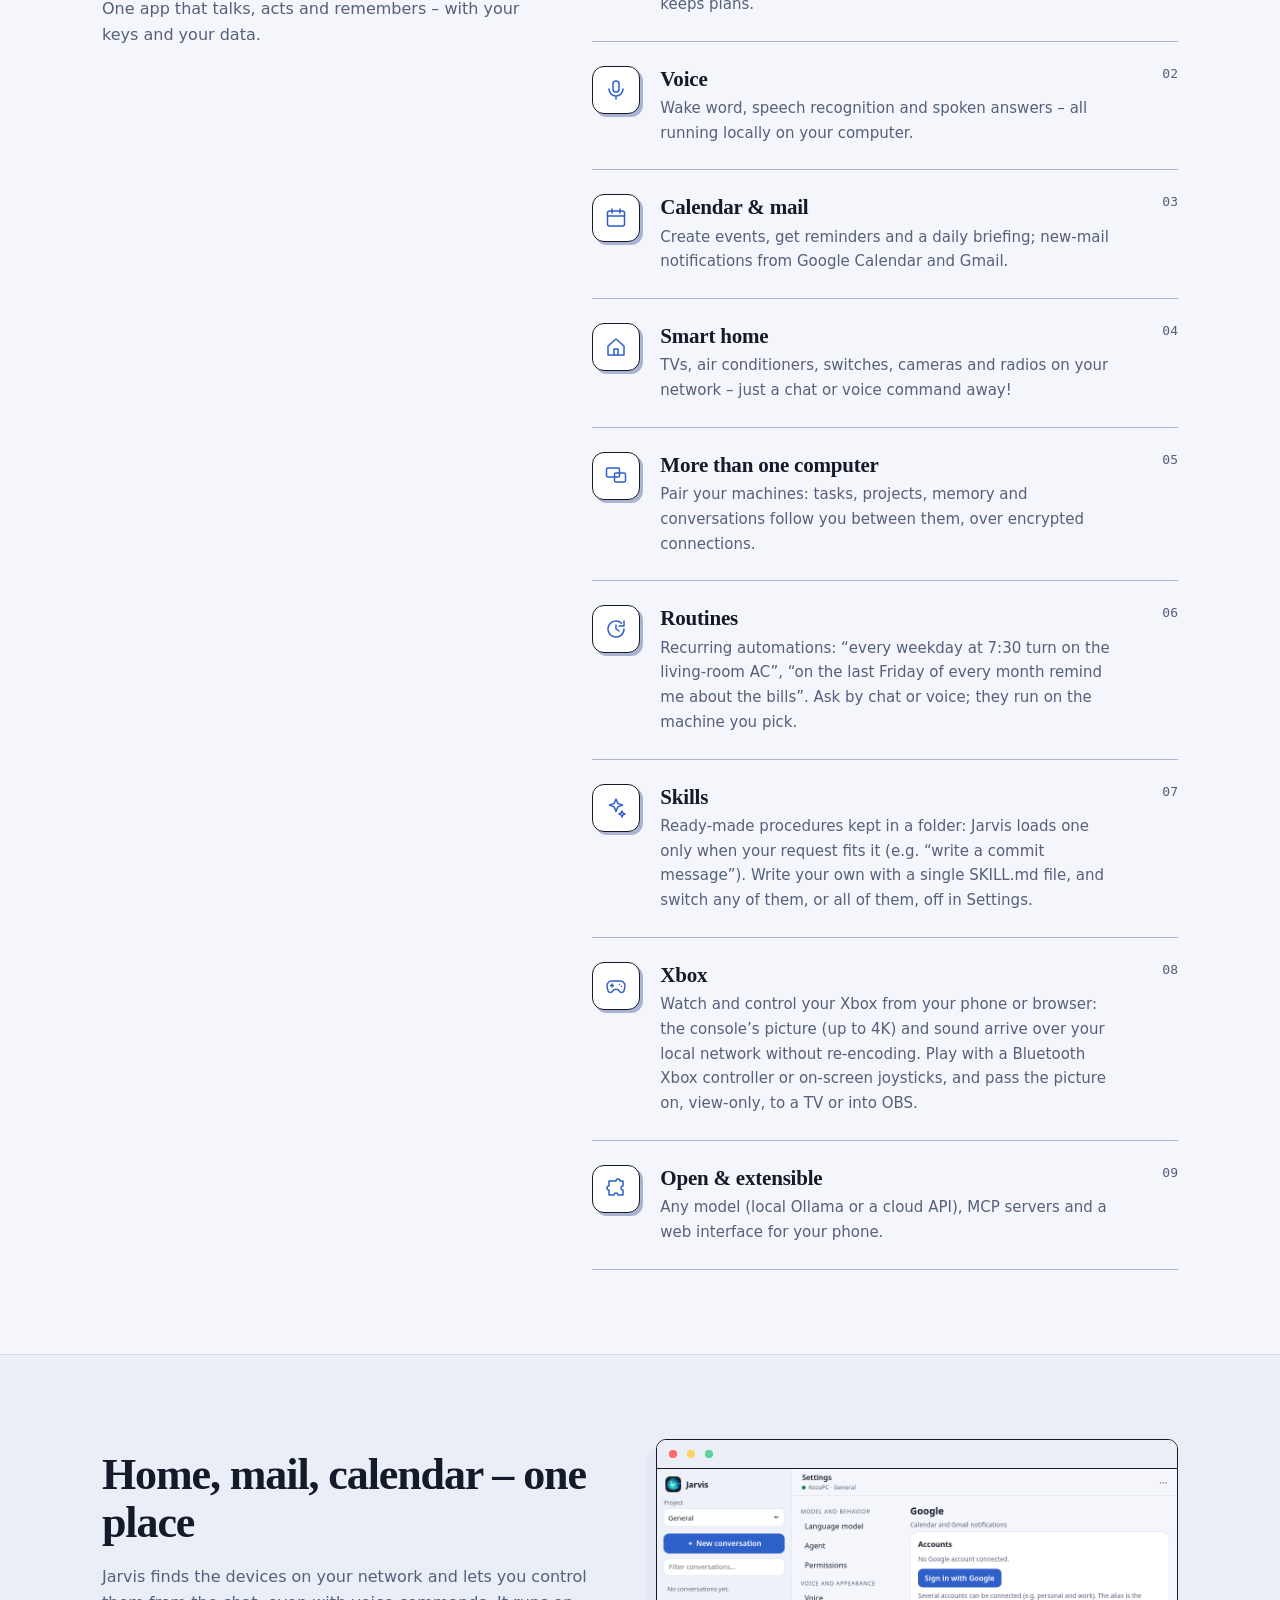
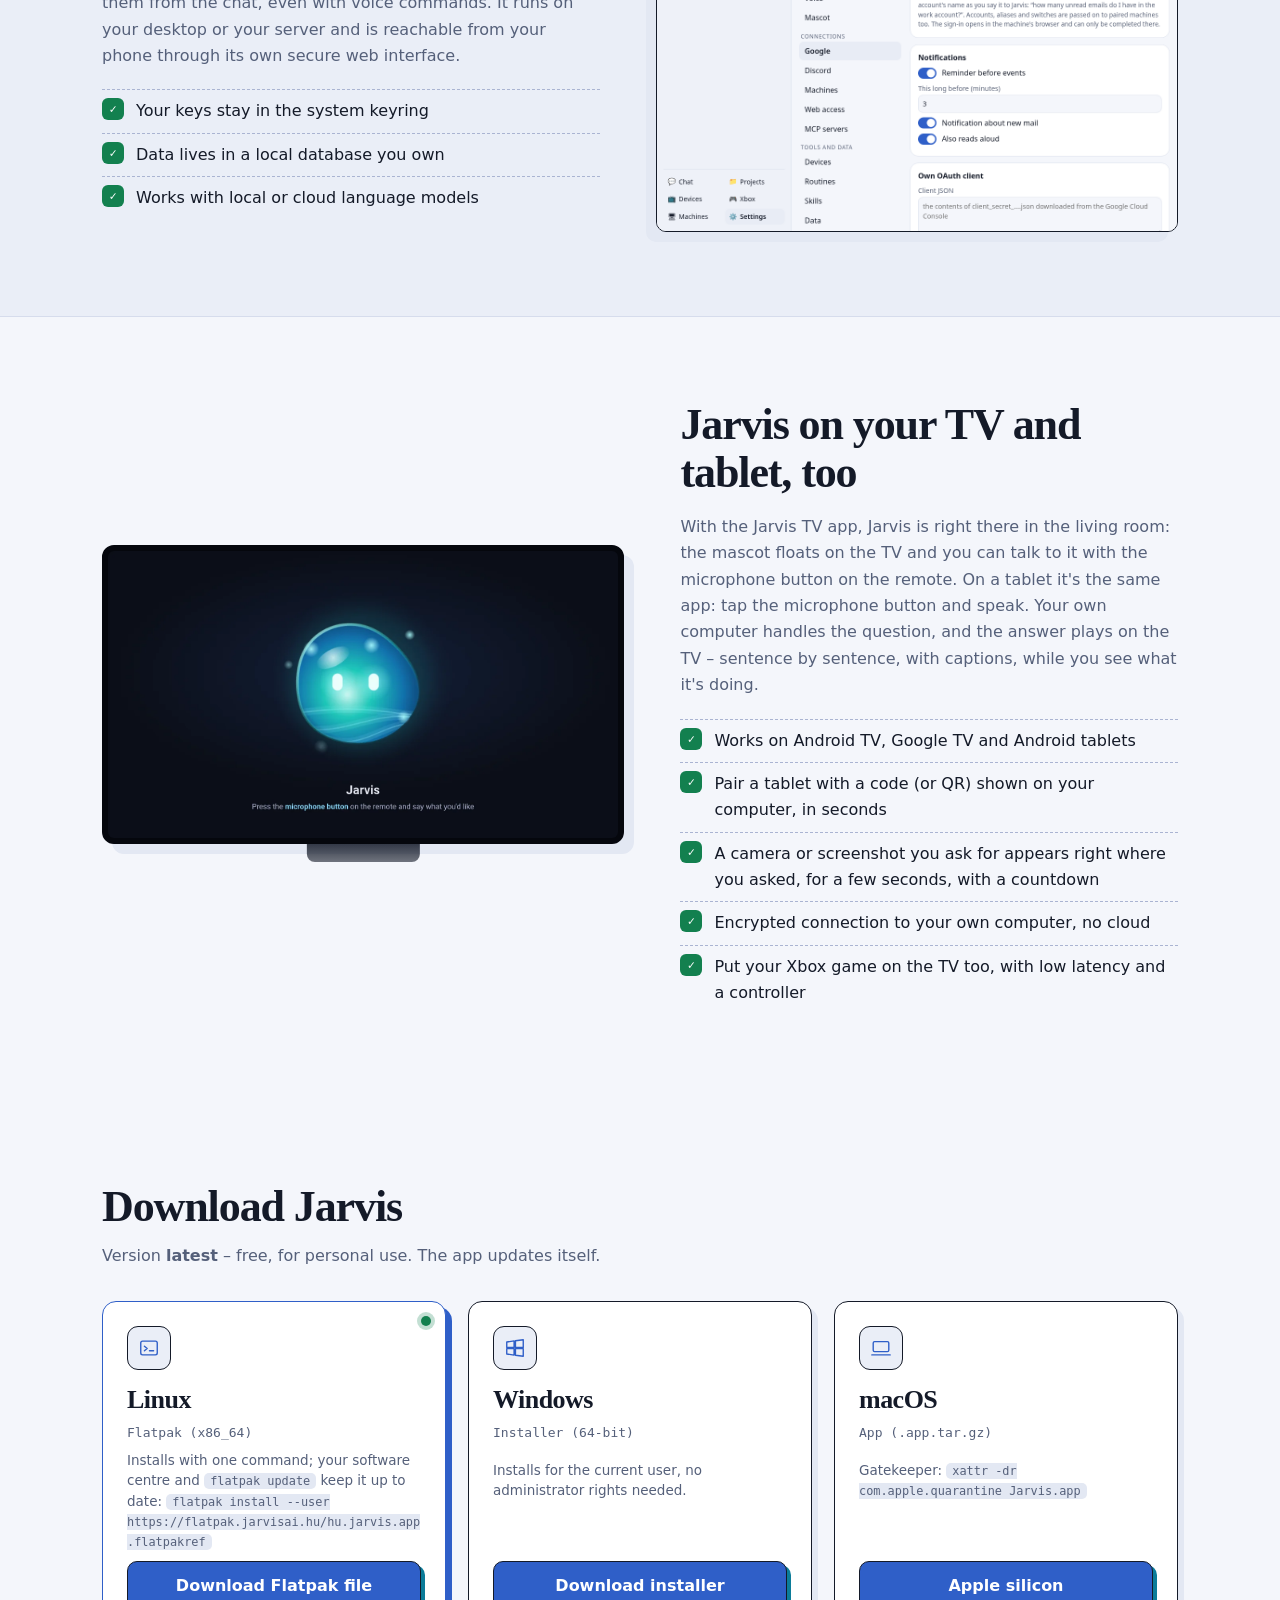
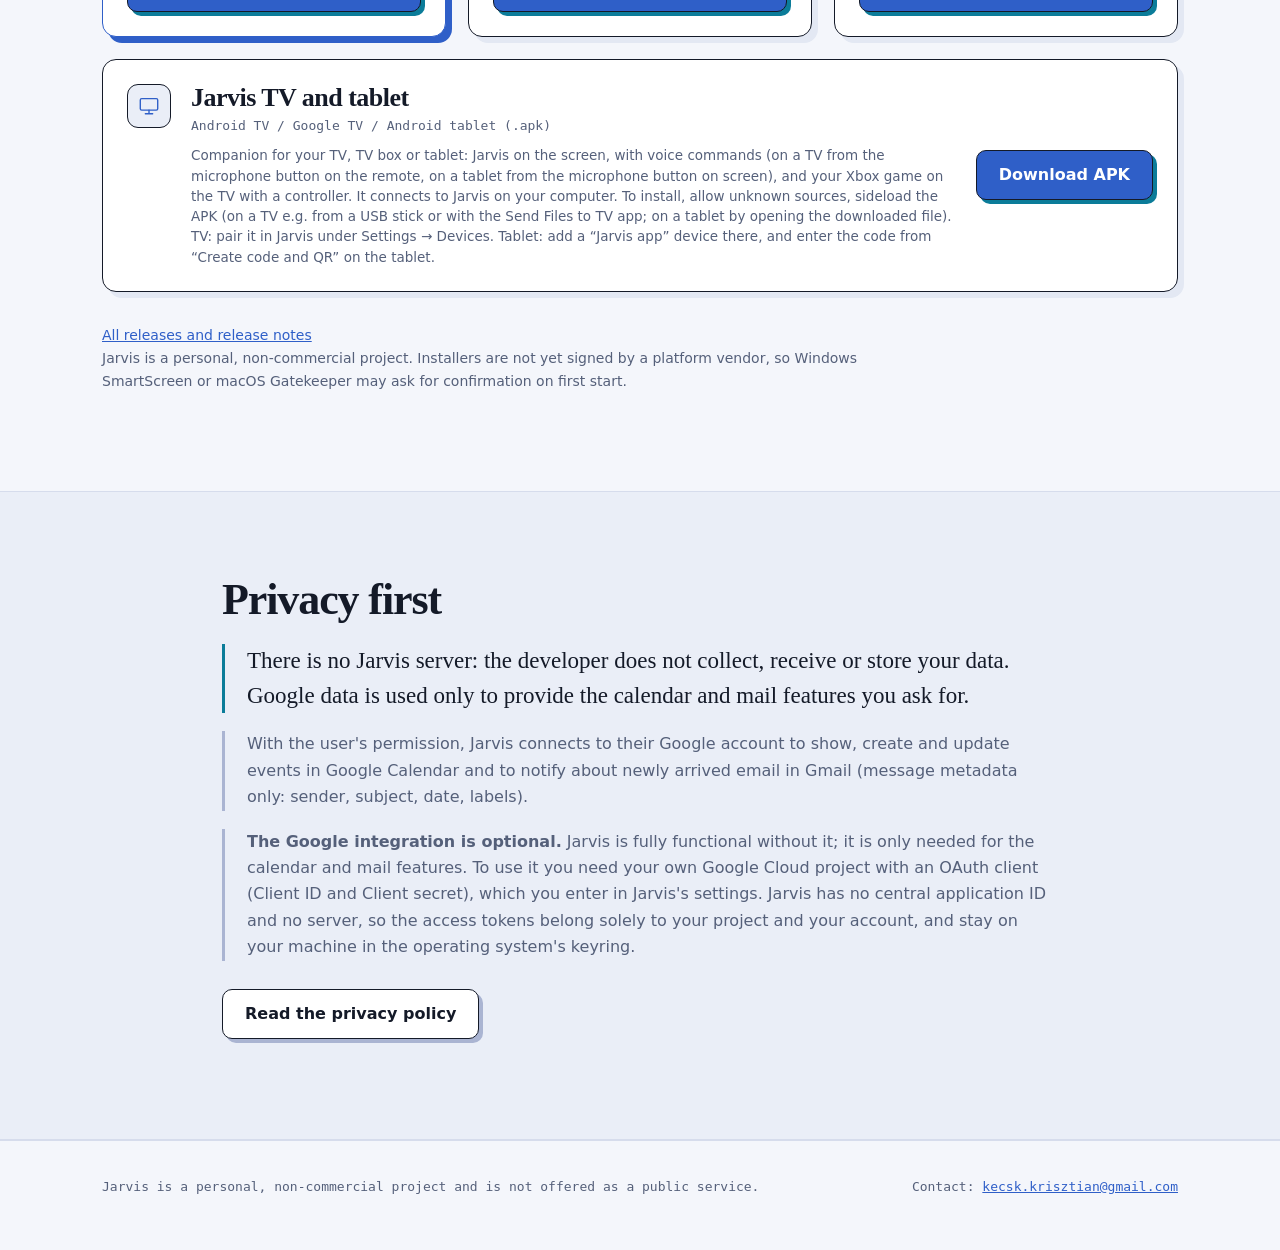
==== commit 33b0d30b: "Tévé szekció és letöltőkártya: tablet is (Android tablet, kóddal párosítás, a kért kép a kérdező esz" ====
--- a/en/index.html
+++ b/en/index.html
@@ -1,20 +1,20 @@
 <!doctype html>
 <html lang="en"><head><meta charset="utf-8"><meta name="viewport" content="width=device-width,initial-scale=1">
 <title>Jarvis – your private desktop assistant</title>
-<meta name="description" content="Jarvis is a private, self-hosted desktop assistant for Linux, macOS and Windows, with a companion for Android TV and Google TV: chat, voice, calendar, mail and your smart home – running on your own computers.">
-<meta property="og:title" content="Jarvis – your private desktop assistant"><meta property="og:description" content="Jarvis is a private, self-hosted desktop assistant for Linux, macOS and Windows, with a companion for Android TV and Google TV: chat, voice, calendar, mail and your smart home – running on your own computers."><meta property="og:image" content="https://jarvisai.hu/img/mascot.png">
+<meta name="description" content="Jarvis is a private, self-hosted desktop assistant for Linux, macOS and Windows, with a companion for Android TV, Google TV and Android tablets: chat, voice, calendar, mail and your smart home – running on your own computers.">
+<meta property="og:title" content="Jarvis – your private desktop assistant"><meta property="og:description" content="Jarvis is a private, self-hosted desktop assistant for Linux, macOS and Windows, with a companion for Android TV, Google TV and Android tablets: chat, voice, calendar, mail and your smart home – running on your own computers."><meta property="og:image" content="https://jarvisai.hu/img/mascot.png">
 <link rel="alternate" hreflang="hu" href="../"><link rel="alternate" hreflang="en" href="./"><script src="../lang.js"></script><link rel="stylesheet" href="../style.css?v=wave2"><link rel="icon" href="../logo.png"></head>
 <body>
 <header class="top"><div class="wrap">
   <a class="brand" href="index.html"><img src="../logo.png" alt="">Jarvis</a>
-  <nav><a class="hide-s" href="#features">Features</a><a class="hide-s" href="#tv">TV</a><a href="#download">Download</a><a class="hide-s" href="privacy.html">Privacy</a><a class="lang" data-lang="hu" href="../">Magyar</a></nav>
+  <nav><a class="hide-s" href="#features">Features</a><a class="hide-s" href="#tv">TV and tablet</a><a href="#download">Download</a><a class="hide-s" href="privacy.html">Privacy</a><a class="lang" data-lang="hu" href="../">Magyar</a></nav>
 </div></header>
 
 <div class="hero"><div class="wrap">
   <div class="orb"><img class="mascot" src="../img/mascot-idle.png" data-anim="../img/mascot-idle" alt="" width="198" height="190"></div>
   <div class="hero-copy">
   <h1>Your assistant,<br><span>on your own computers.</span></h1>
-  <p class="lead">Jarvis answers by text or voice, manages your calendar, watches your mail and controls your home – from your desktop, your phone or even your TV (Android TV, Google TV) – and everything stays on your machines. No Jarvis cloud, no account.</p>
+  <p class="lead">Jarvis answers by text or voice, manages your calendar, watches your mail and controls your home – from your desktop, your phone or even your TV and tablet (Android TV, Google TV, Android tablet) – and everything stays on your machines. No Jarvis cloud, no account.</p>
   <div class="cta"><a class="btn primary" href="#download">Download</a><a class="btn" href="#features">See features</a></div>
   </div>
   <div class="shot"><img class="dark-only" src="../img/chat-dark-en.png" alt="Jarvis chat window" width="1120" height="780"><img class="light-only" src="../img/chat-light-en.png" alt="Jarvis chat window" width="1120" height="780"></div>
@@ -42,7 +42,7 @@
 
 <section id="tv"><div class="wrap split tv">
   <div class="shot"><img src="../img/tv-en.webp" width="1280" height="720" alt="The Jarvis TV home screen: the mascot in the middle, below it: Press the microphone button on the remote and say what you'd like" loading="lazy"></div>
-  <div><h2>Jarvis on your TV, too</h2><p class="muted">With the Jarvis TV app, Jarvis is right there in the living room: the mascot floats on the TV and you can talk to it with the microphone button on the remote. Your own computer handles the question, and the answer plays on the TV – sentence by sentence, with captions, while you see what it's doing.</p><ul class="checks"><li>Works on Android TV and Google TV</li><li>Encrypted connection to your own computer, no cloud</li><li>Put your Xbox game on the TV too, with low latency and a controller</li></ul></div>
+  <div><h2>Jarvis on your TV and tablet, too</h2><p class="muted">With the Jarvis TV app, Jarvis is right there in the living room: the mascot floats on the TV and you can talk to it with the microphone button on the remote. On a tablet it's the same app: tap the microphone button and speak. Your own computer handles the question, and the answer plays on the TV – sentence by sentence, with captions, while you see what it's doing.</p><ul class="checks"><li>Works on Android TV, Google TV and Android tablets</li><li>Pair a tablet with a code (or QR) shown on your computer, in seconds</li><li>A camera or screenshot you ask for appears right where you asked, for a few seconds, with a countdown</li><li>Encrypted connection to your own computer, no cloud</li><li>Put your Xbox game on the TV too, with low latency and a controller</li></ul></div>
 </div></section>
 
 <section id="download"><div class="wrap">
@@ -66,9 +66,9 @@
       <a class="btn primary" data-kind="mac-arm" href="https://github.com/KriszKecskes/jarvis-app/releases/latest">Apple silicon</a>
     </div>
     <div class="card wide" data-os="android-tv">
-      <div class="ico"><svg class="gl" viewBox="0 0 24 24" aria-hidden="true"><rect x="2.5" y="4" width="19" height="12.5" rx="1.5"/><path d="M8 20.5h8M12 16.5v4"/></svg></div><h3>Jarvis TV</h3><span class="muted">Android TV / Google TV (.apk)</span>
+      <div class="ico"><svg class="gl" viewBox="0 0 24 24" aria-hidden="true"><rect x="2.5" y="4" width="19" height="12.5" rx="1.5"/><path d="M8 20.5h8M12 16.5v4"/></svg></div><h3>Jarvis TV and tablet</h3><span class="muted">Android TV / Google TV / Android tablet (.apk)</span>
       <small data-size></small>
-      <small>Companion for your TV or TV box: Jarvis on the TV, voice commands from the microphone button on the remote, and your Xbox game with a controller. It connects to Jarvis on your computer. To install, allow unknown sources on the TV, sideload the APK (e.g. from a USB stick or with the Send Files to TV app), then pair the TV in Jarvis under Settings → Devices.</small>
+      <small>Companion for your TV, TV box or tablet: Jarvis on the screen, with voice commands (on a TV from the microphone button on the remote, on a tablet from the microphone button on screen), and your Xbox game on the TV with a controller. It connects to Jarvis on your computer. To install, allow unknown sources, sideload the APK (on a TV e.g. from a USB stick or with the Send Files to TV app; on a tablet by opening the downloaded file). TV: pair it in Jarvis under Settings → Devices. Tablet: add a “Jarvis app” device there, and enter the code from “Create code and QR” on the tablet.</small>
       <a class="btn primary" data-kind="android-tv" href="https://github.com/KriszKecskes/jarvis-app/releases/latest">Download APK</a>
     </div>
   </div>
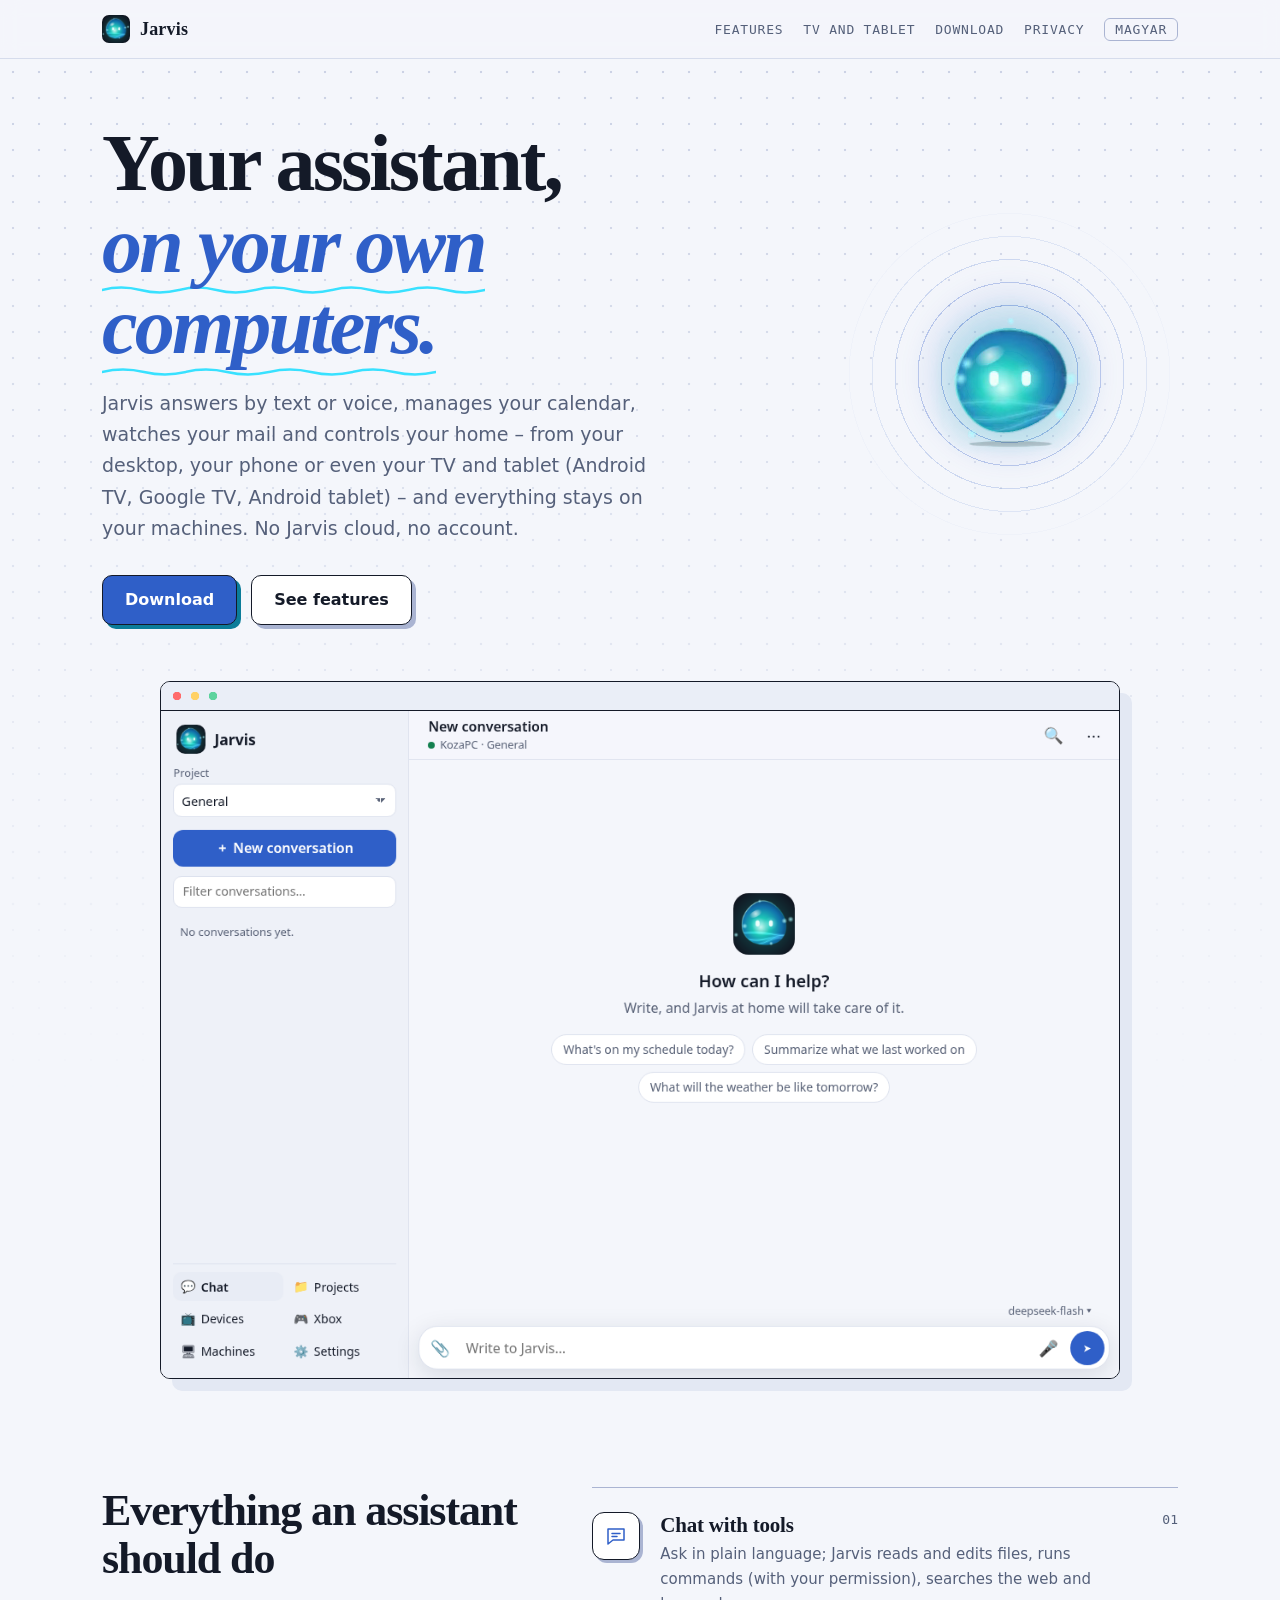
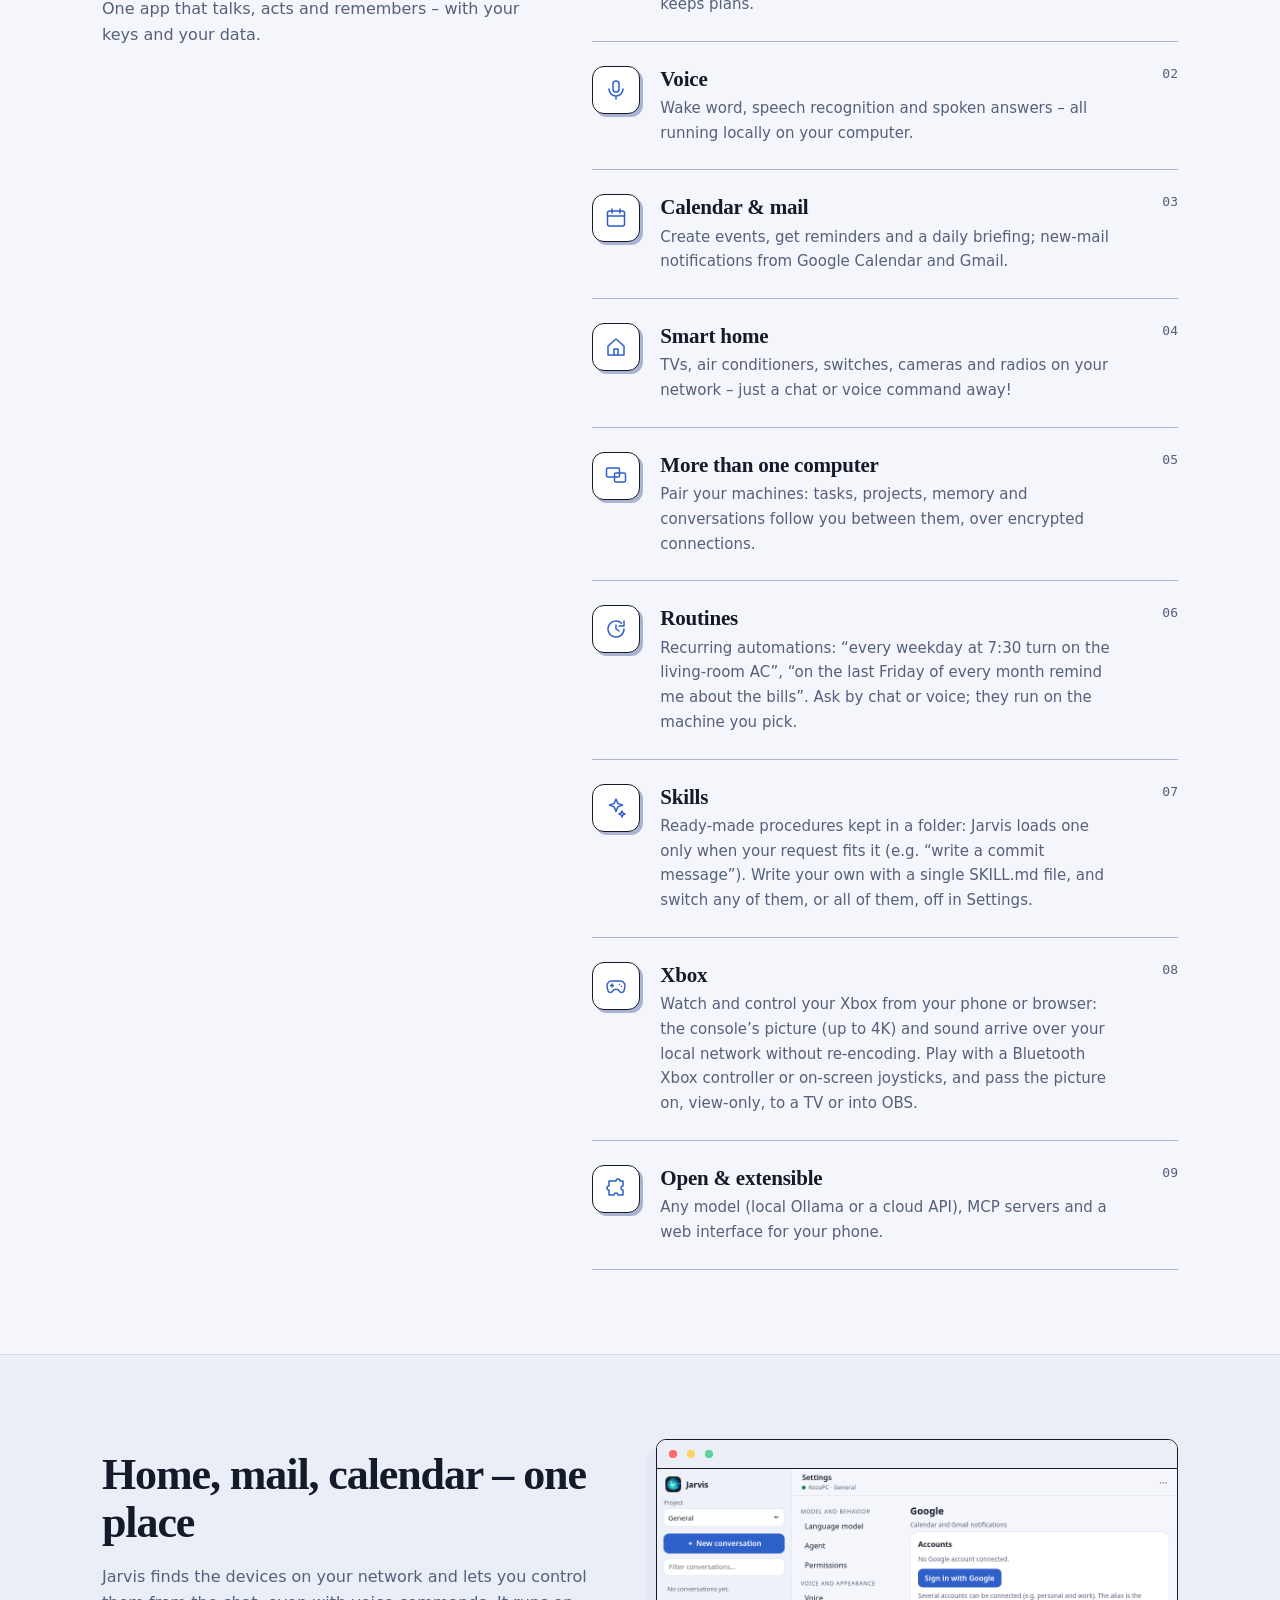
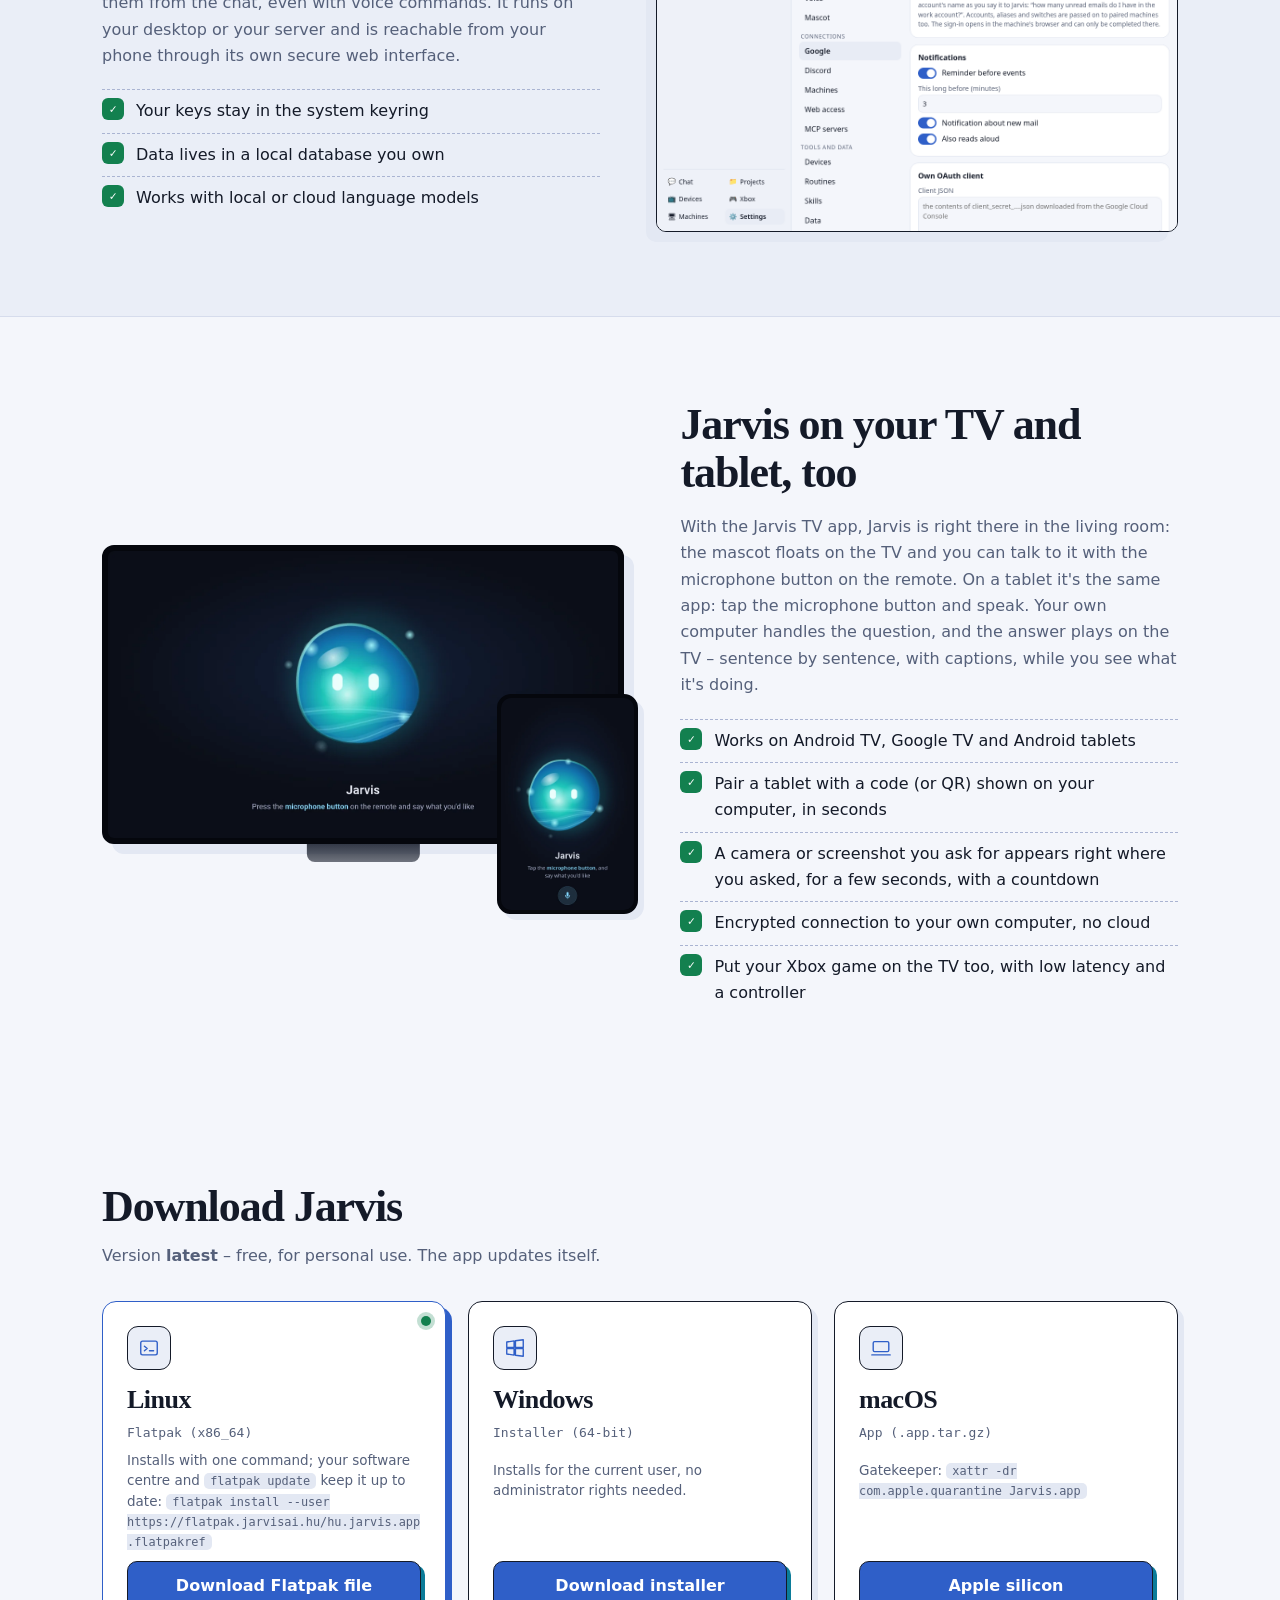
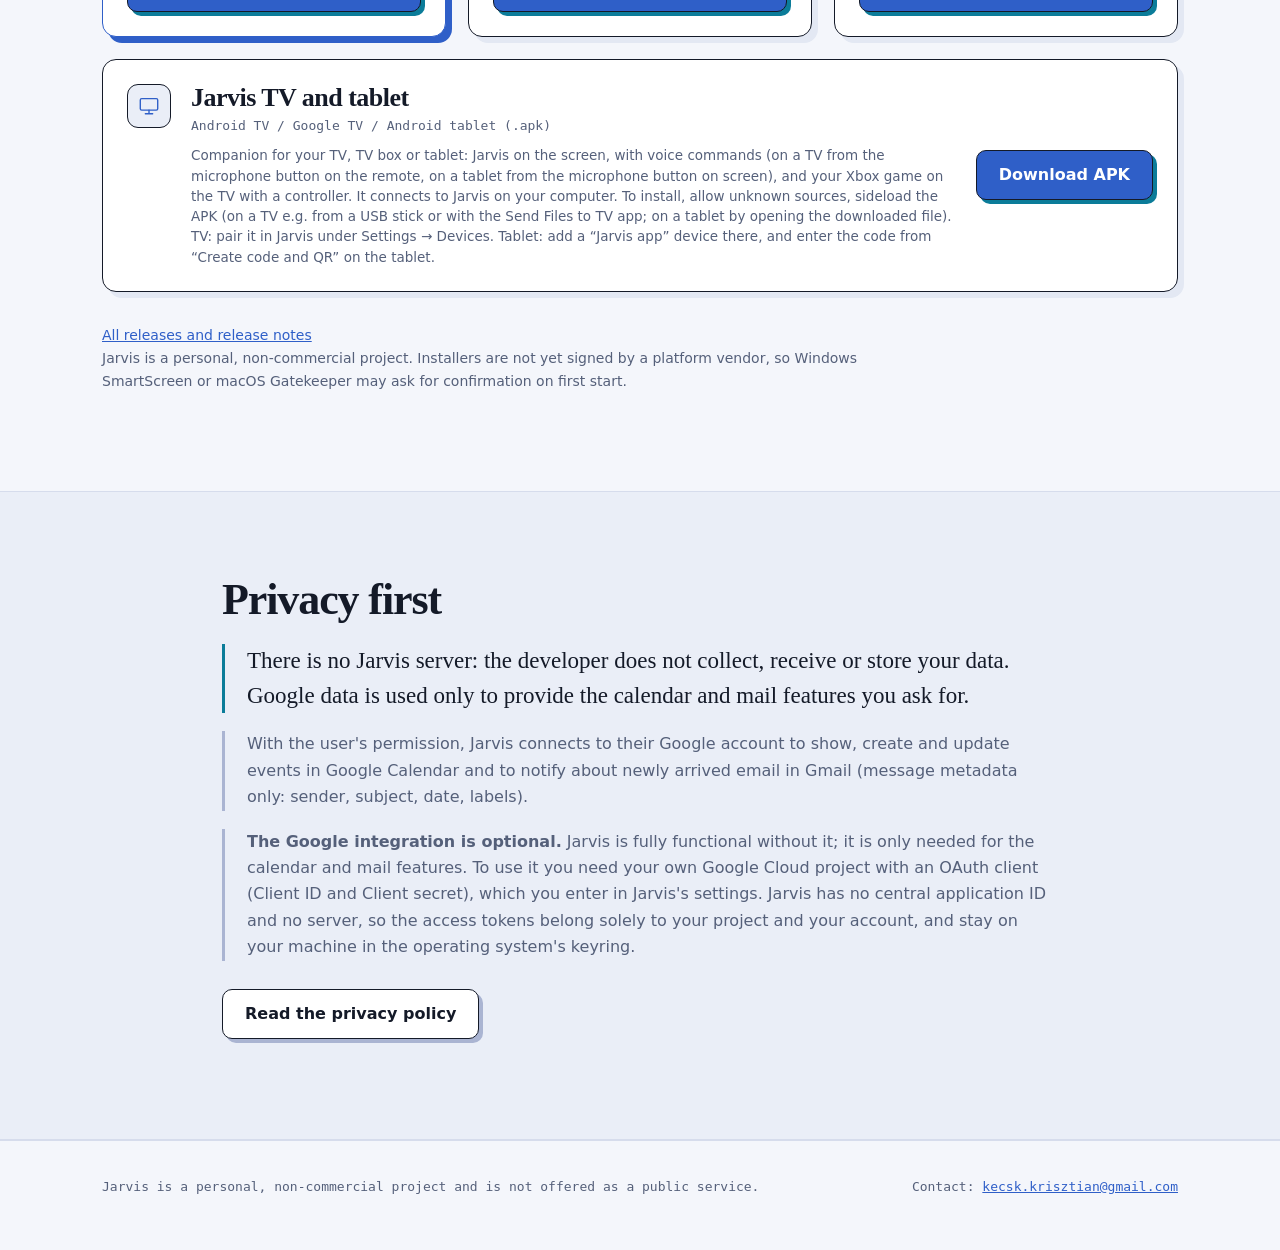
==== commit 79007c0e: "Tévés szekció: a tablet képe a tévé mellett (valódi képernyőkép a Samsung tabletről, magyar és angol" ====
--- a/en/index.html
+++ b/en/index.html
@@ -41,7 +41,7 @@
 </div></section>
 
 <section id="tv"><div class="wrap split tv">
-  <div class="shot"><img src="../img/tv-en.webp" width="1280" height="720" alt="The Jarvis TV home screen: the mascot in the middle, below it: Press the microphone button on the remote and say what you'd like" loading="lazy"></div>
+  <div class="shots"><div class="shot"><img src="../img/tv-en.webp" width="1280" height="720" alt="The Jarvis TV home screen: the mascot in the middle, below it: Press the microphone button on the remote and say what you'd like" loading="lazy"></div><div class="shot tablet"><img src="../img/tablet-en.webp" width="640" height="1020" alt="Jarvis on a tablet: the mascot, below it: Tap the microphone button and say what you'd like, and the microphone button" loading="lazy"></div></div>
   <div><h2>Jarvis on your TV and tablet, too</h2><p class="muted">With the Jarvis TV app, Jarvis is right there in the living room: the mascot floats on the TV and you can talk to it with the microphone button on the remote. On a tablet it's the same app: tap the microphone button and speak. Your own computer handles the question, and the answer plays on the TV – sentence by sentence, with captions, while you see what it's doing.</p><ul class="checks"><li>Works on Android TV, Google TV and Android tablets</li><li>Pair a tablet with a code (or QR) shown on your computer, in seconds</li><li>A camera or screenshot you ask for appears right where you asked, for a few seconds, with a countdown</li><li>Encrypted connection to your own computer, no cloud</li><li>Put your Xbox game on the TV too, with low latency and a controller</li></ul></div>
 </div></section>
 
--- a/style.css
+++ b/style.css
@@ -108,7 +108,13 @@
 .split.tv .shot::before { display: none; }
 .split.tv .shot::after { content: ""; position: absolute; left: 50%; bottom: -24px; width: 22%; height: 18px; transform: translateX(-50%); border-radius: 0 0 8px 8px; background: linear-gradient(var(--ink), color-mix(in srgb, var(--ink) 70%, transparent)); opacity: 0.85; }
 .split.tv .shot img { display: block; width: 100%; height: auto; border-radius: 6px; }
-@media (max-width: 860px) { .split.tv { grid-template-columns: 1fr; } }
+/* a tablet: kisebb, álló kép a tévé jobb alsó sarkára csúszva (a tévé a fő kép), saját káva és árnyék */
+.split.tv .shots { position: relative; }
+.split.tv .shots .shot { margin: 0 0 26px; }
+.split.tv .shot.tablet { position: absolute; right: -14px; bottom: -44px; width: 27%; margin: 0; border-width: 4px; border-radius: 14px; box-shadow: 6px 6px 0 var(--panel-2); }
+.split.tv .shot.tablet::after { display: none; }
+.split.tv .shot.tablet img { border-radius: 10px; }
+@media (max-width: 860px) { .split.tv { grid-template-columns: 1fr; } .split.tv .shot.tablet { right: -6px; bottom: -36px; width: 30%; } .split.tv { padding-bottom: 28px; } }
 .checks { list-style: none; padding: 0; margin: 20px 0 0; }
 .checks li { padding: 8px 0 8px 34px; position: relative; border-top: 1px dashed var(--line-2); }
 .checks li::before { content: "✓"; position: absolute; left: 0; top: 8px; width: 22px; height: 22px; display: grid; place-items: center; font: 700 12px var(--mono); color: var(--on-accent); background: var(--ok); border-radius: 6px; }
